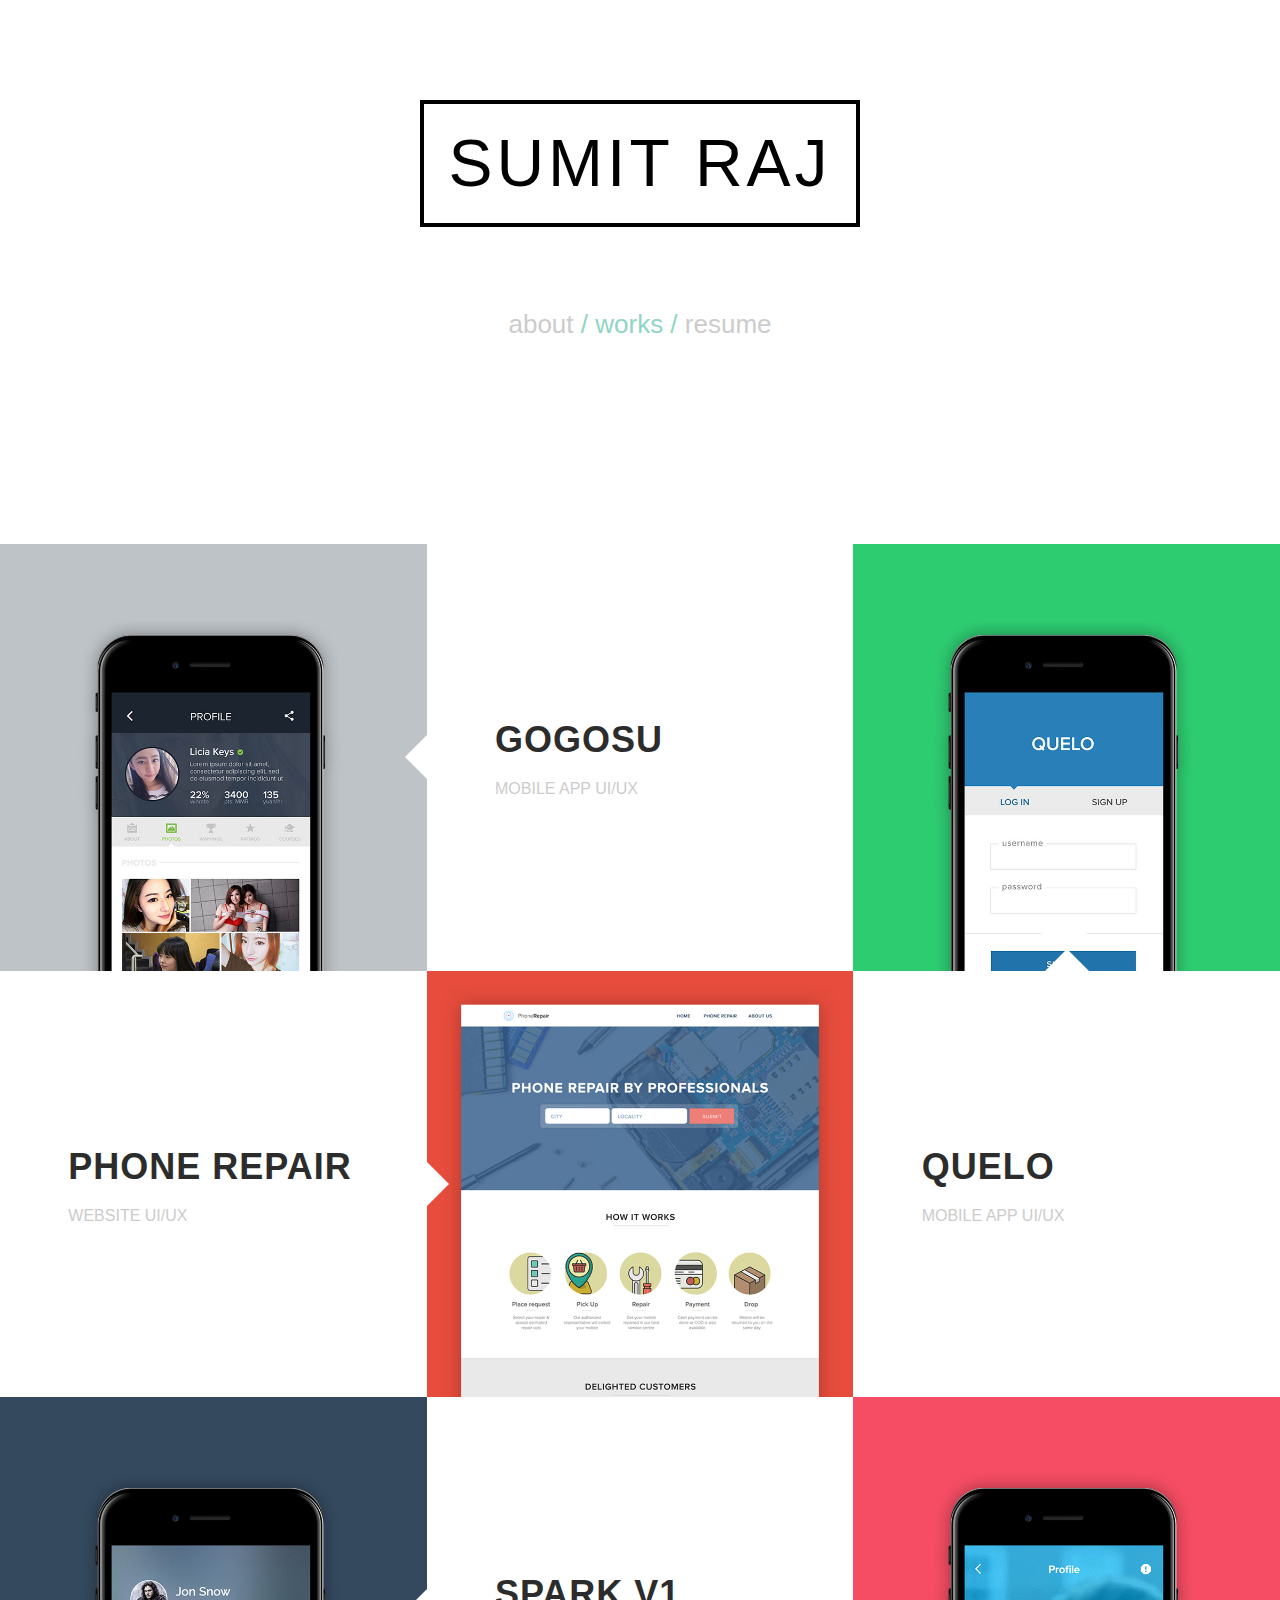
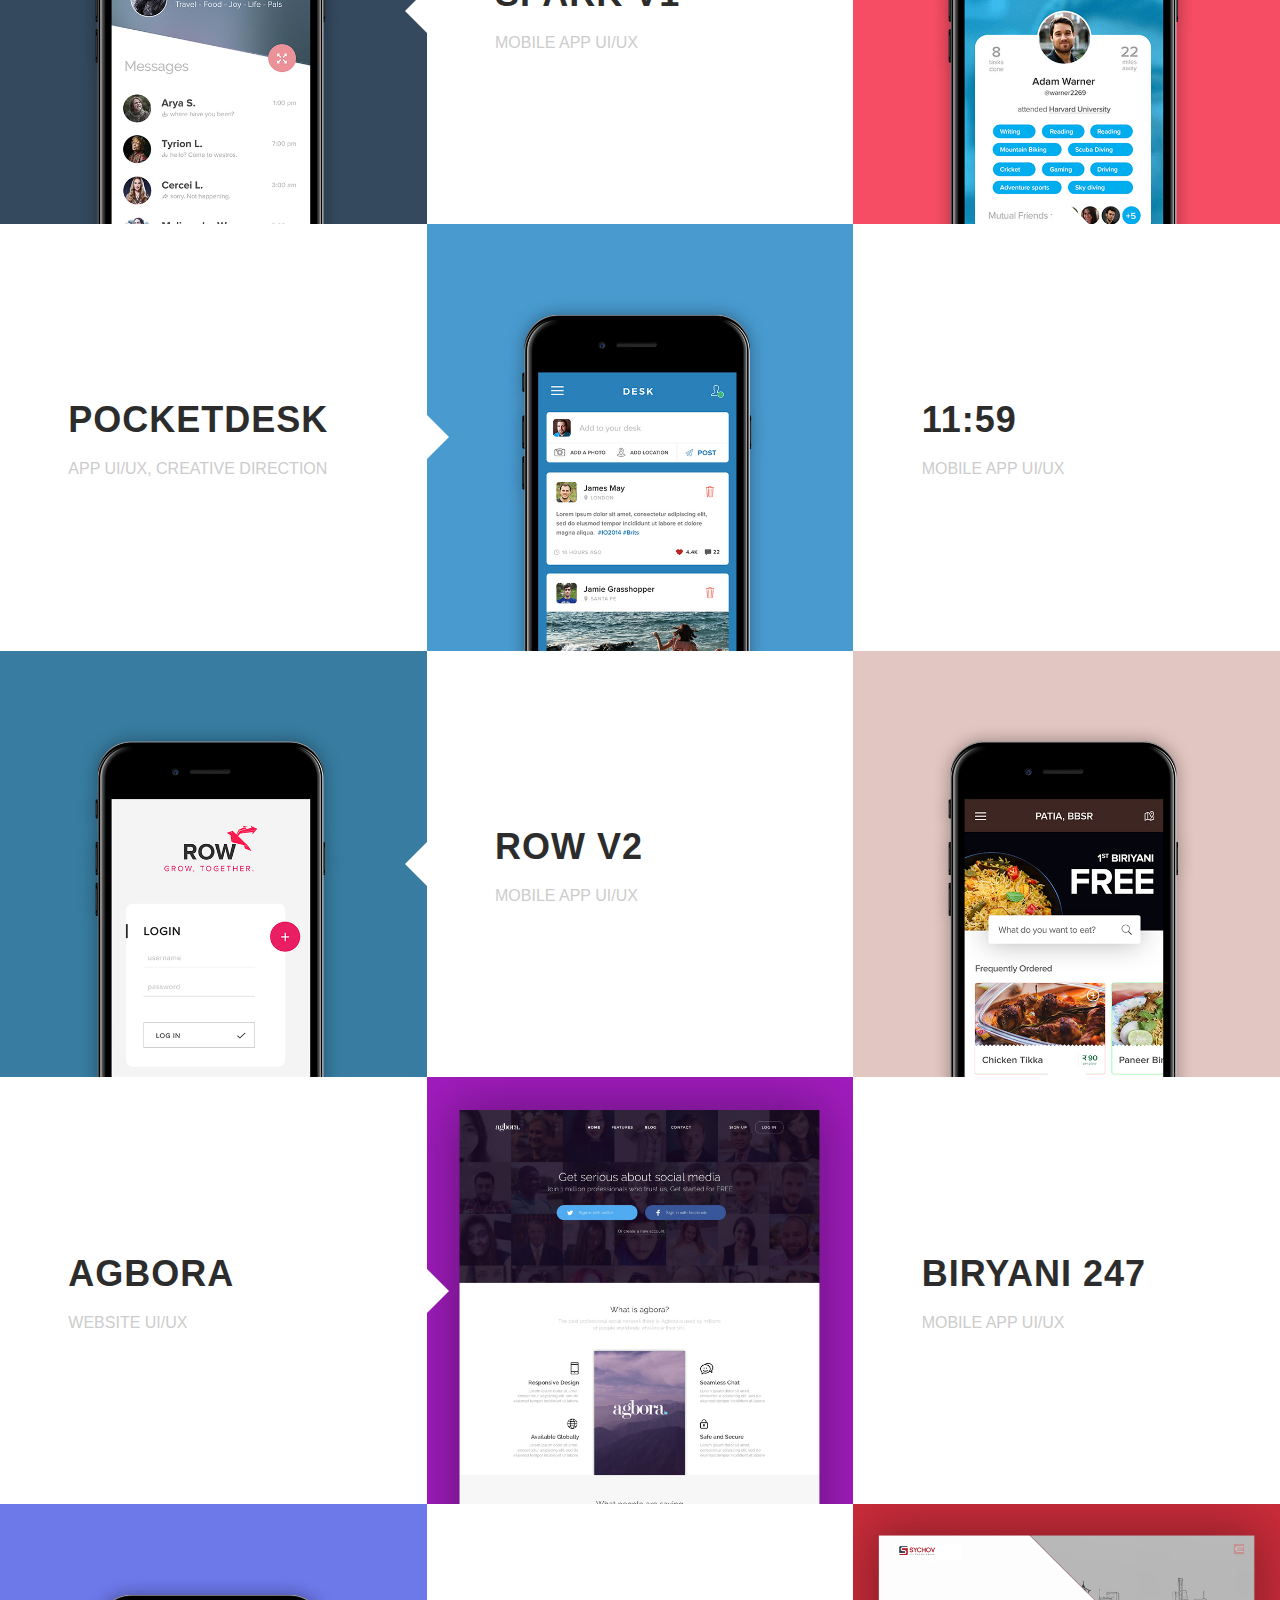
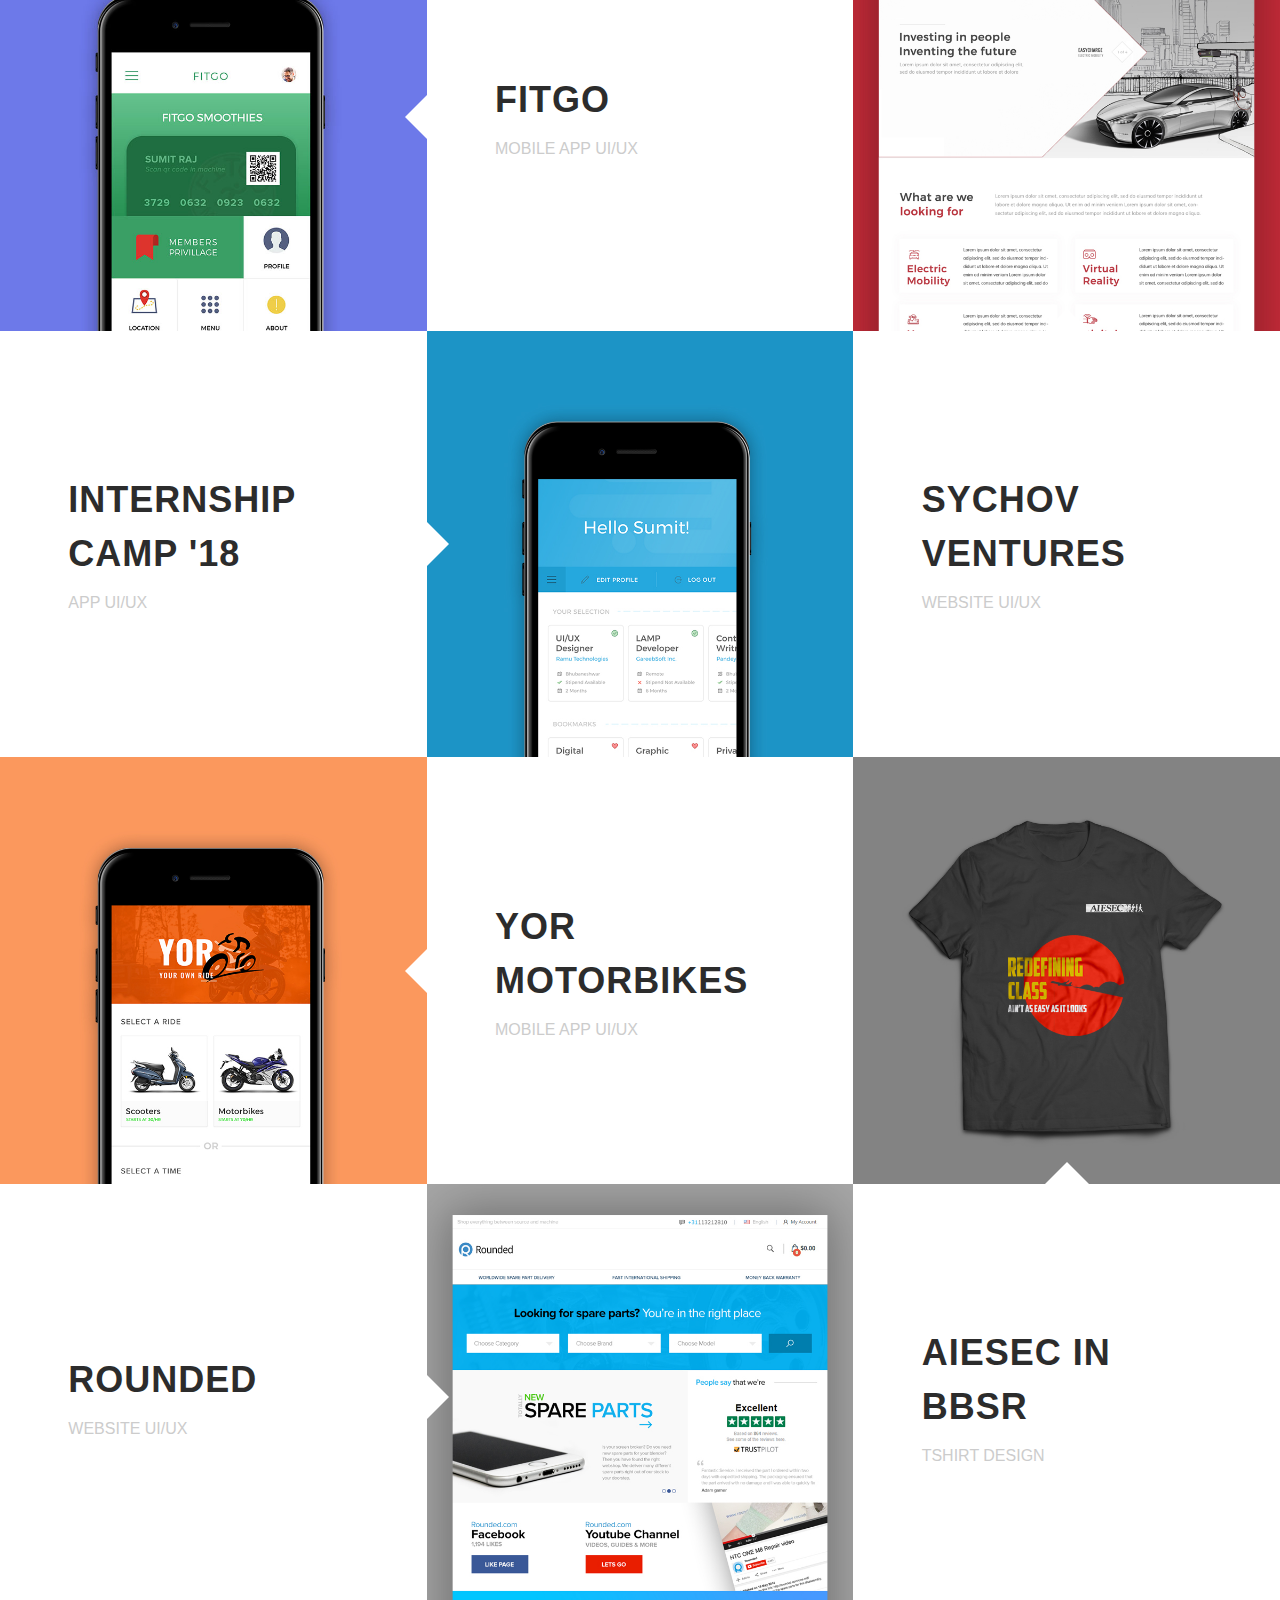
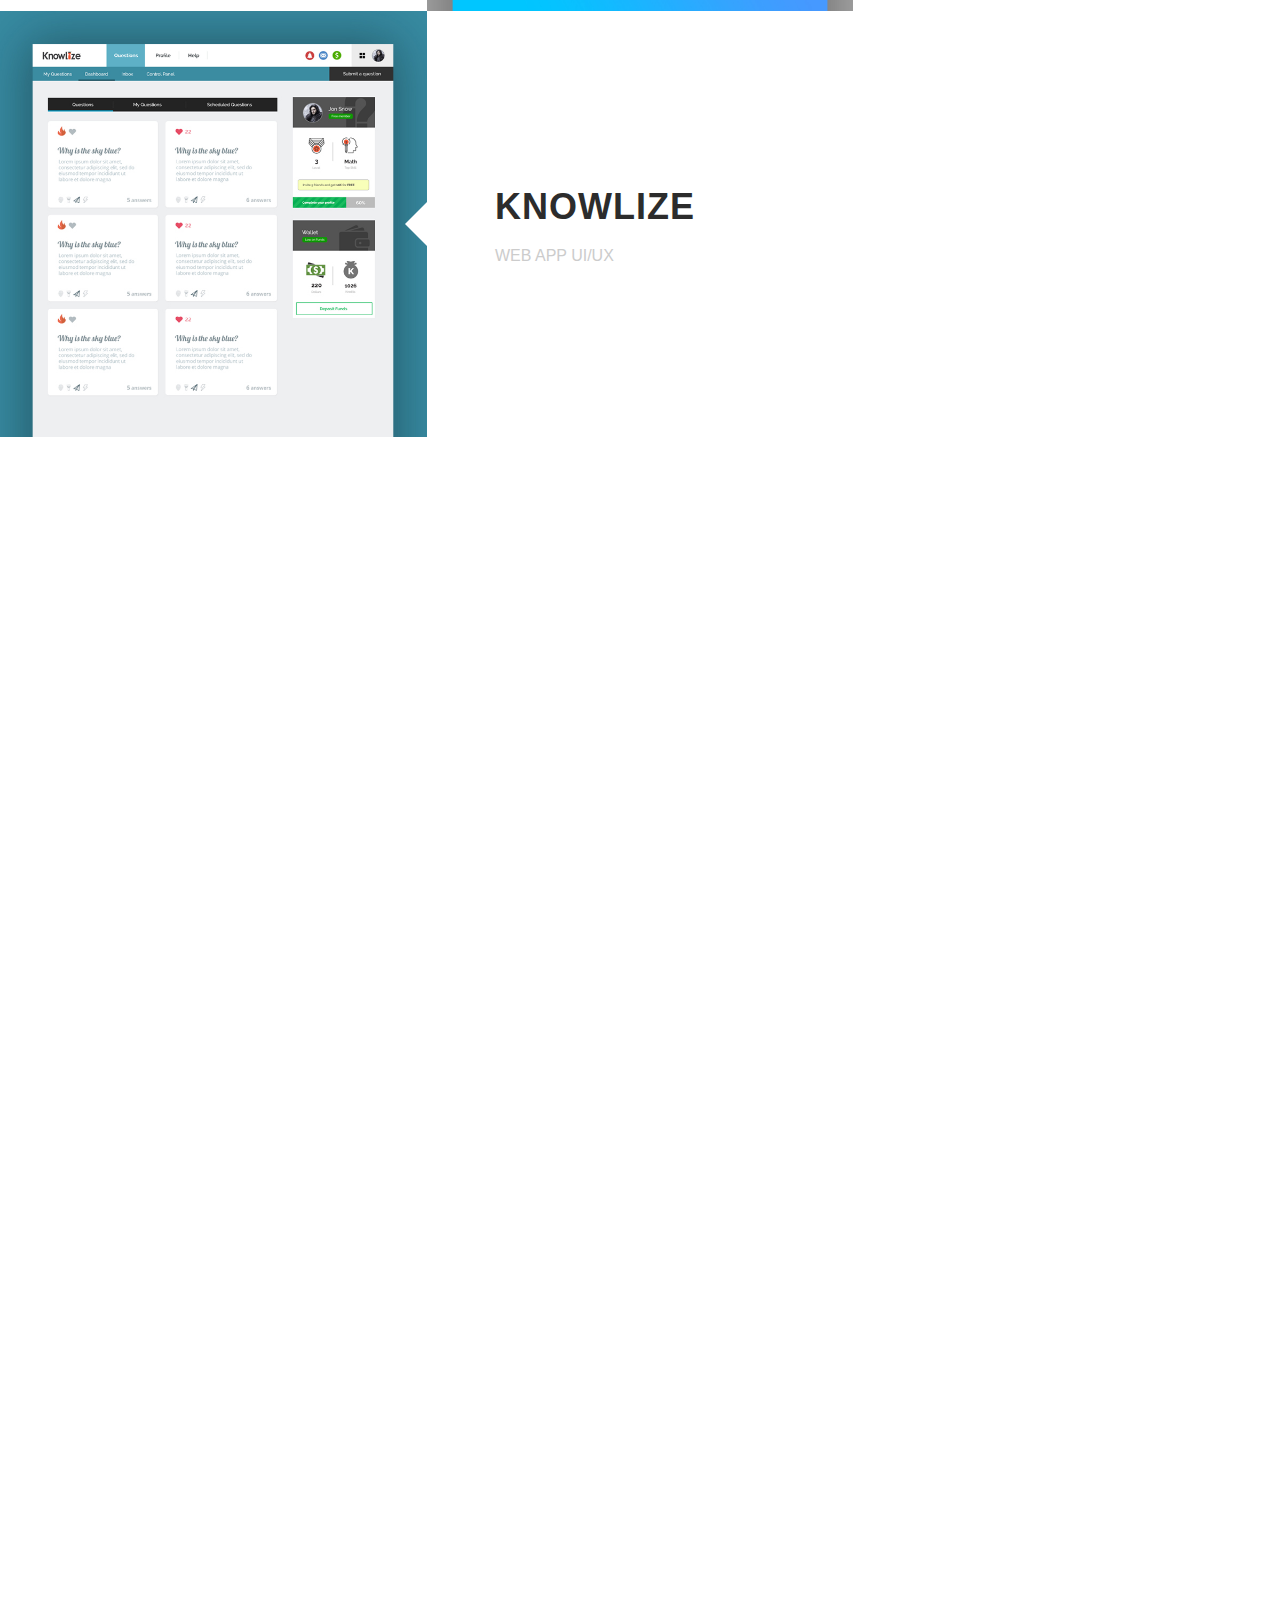
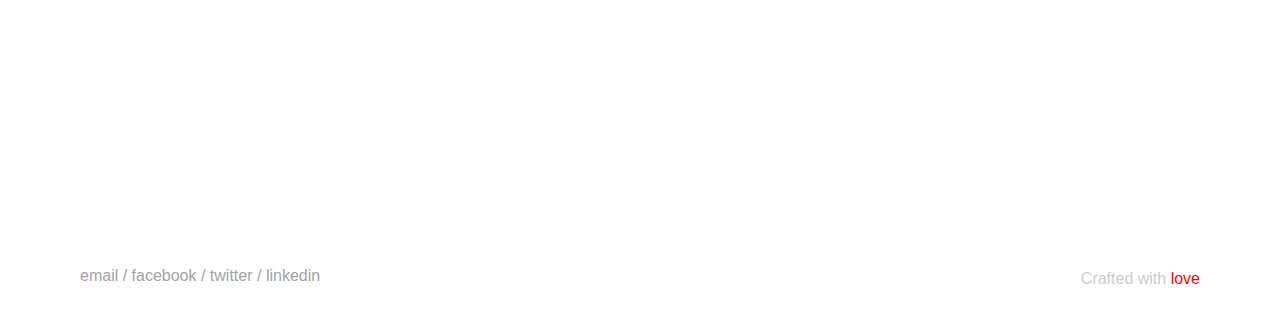
==== index.html @ ed117783 "Index" ====
<!DOCTYPE html>
<html lang="en" class="no-js">
<head>
<meta http-equiv="Content-Type" content="text/html; charset=utf-8" >
    <meta charset="utf-8" />
    <meta name="viewport" content="width=device-width" />
    <meta http-equiv="x-ua-compatible" content="ie=edge">
    <title>Sumit Raj | Portfolio</title>
 
    <link rel="stylesheet" href="style.css" media="screen" />
   


     <script src="scripts/modernizr.js"></script>

</head>

<body>


    


    <div class="site-container">

        <header class="site-header ">
            <!--<div class="site-title"><a href="index.html">Resume</a></div>!-->
			
            <div class="site-title new">
				<center>
					<h2 class='site-name'>SUMIT RAJ</h2>
					
				</center>
				<BR><BR><a style='color:#cccccc;' href=''>about</a> / <B><a href=''>works</a></b> / <a style='color:#cccccc;' href=''>resume</a>
			</div>
	
				
            <!-- <div class="cf"></div> 

            <div class="site-tagline">
                <p>My<strong> Portfolio.</strong>  <!-- <br>I'm working as the graphic designer of <a href="http://aristotheme.com" target="_blank">Aristotheme</a> in Mugla doing all sorts of brand stuff. </p> 
            </div> !-->
            
        </header><!-- / .site-header -->

        <section class="site-content">
            
            
            <div class="projects-feed cf">

                <article class="project cf">
                    <a href="portfolio-item.html" title="Craft Tamale">
                        <div class="thumb">
                            <div data-picture data-alt="">
                                <div data-src="img/portfolio-1.jpg"></div>
                                
                                <!--[if (lt IE 9) & (!IEMobile)]>
                                <div data-src="img/portfolio-1.jpg"></div>
                                <![endif]-->
                                
                                <noscript>
                                    <img src="img/portfolio-1.jpg" alt="" />
                                </noscript>
                            </div>
                        </div>

                        <div class="project-content-container">
                            <div class="project-content">
                                <div class="table">
                                    <div class="table-cell">
                                        <h2 class="thumbnail-title">Gogosu</h2>
                                        
                                        <p class="thumbnail-description">Mobile App UI/UX</p>
                                    </div>
                                </div>
                            </div>
                        </div>

                        <div class="overlay"></div>
                    </a>
                </article>
                <article class="project cf">
                    <a href="portfolio-item.html" title="IKEA Singapore">
                        <div class="thumb">
                            <div data-picture data-alt="">
                                <div data-src="img/portfolio-2.jpg"></div>
                                
                                <!--[if (lt IE 9) & (!IEMobile)]>
                                <div data-src="img/portfolio-2.jpg"></div>
                                <![endif]-->
                                
                                <noscript>
                                    <img src="img/portfolio-2.jpg" alt="" />
                                </noscript>
                            </div>
                        </div>

                        <div class="project-content-container">
                            <div class="project-content">
                                <div class="table">
                                    <div class="table-cell">
                                        <h2 class="thumbnail-title">Quelo</h2>
                                        
                                        <p class="thumbnail-description">Mobile App UI/UX</p>
                                    </div>
                                </div>
                            </div>
                        </div>

                        <div class="overlay"></div>
                    </a>
                </article>
                <article class="project cf">
                    <a href="https://drive.google.com/open?id=1wercYy4xsQj9dB5AOAu-9cEcdo1kaEPz" title="Phone Repair">
                        <div class="thumb">
                            <div data-picture data-alt="">
                                <div data-src="img/portfolio-3.jpg"></div>
                                
                                <!--[if (lt IE 9) & (!IEMobile)]>
                                <div data-src="img/portfolio-3.jpg"></div>
                                <![endif]-->
                                
                                <noscript>
                                    <img src="img/portfolio-3.jpg" alt="" />
                                </noscript>
                            </div>
                        </div>

                        <div class="project-content-container">
                            <div class="project-content">
                                <div class="table">
                                    <div class="table-cell">
                                        <h2 class="thumbnail-title">Phone Repair</h2>
                                        
                                        <p class="thumbnail-description">Website UI/UX</p>
                                    </div>
                                </div>
                            </div>
                        </div>

                        <div class="overlay"></div>
                    </a>
                </article>
                <article class="project cf">
                    <a href="portfolio-item.html" title="Nike 'Strawberry Lace' Pack">
                        <div class="thumb">
                            <div data-picture data-alt="">
                                <div data-src="img/portfolio-4.jpg"></div>
                                
                                <!--[if (lt IE 9) & (!IEMobile)]>
                                <div data-src="img/portfolio-4.jpg"></div>
                                <![endif]-->
                                
                                <noscript>
                                    <img src="img/portfolio-4.jpg" alt="" />
                                </noscript>
                            </div>
                        </div>

                        <div class="project-content-container">
                            <div class="project-content">
                                <div class="table">
                                    <div class="table-cell">
                                        <h2 class="thumbnail-title">Spark v1</h2>
                                        
                                        <p class="thumbnail-description">Mobile App UI/UX</p>
                                    </div>
                                </div>
                            </div>
                        </div>

                        <div class="overlay"></div>
                    </a>
                </article>
                <article class="project cf">
                    <a href="portfolio-item.html" title="Wearetheshit">
                        <div class="thumb">
                            <div data-picture data-alt="">
                                <div data-src="img/portfolio-5.jpg"></div>
                                
                                <!--[if (lt IE 9) & (!IEMobile)]>
                                <div data-src="img/portfolio-5.jpg"></div>
                                <![endif]-->
                                
                                <noscript>
                                    <img src="img/portfolio-5.jpg" alt="" />
                                </noscript>
                            </div>
                        </div>

                        <div class="project-content-container">
                            <div class="project-content">
                                <div class="table">
                                    <div class="table-cell">
                                        <h2 class="thumbnail-title">11:59</h2>
                                        
                                        <p class="thumbnail-description">Mobile App UI/UX</p>
                                    </div>
                                </div>
                            </div>
                        </div>

                        <div class="overlay"></div>
                    </a>
                </article>
                <article class="project cf">
                    <a href="https://invis.io/PDMYNHLBA2V" title="Pocketdesk">
                        <div class="thumb">
                            <div data-picture data-alt="">
                                <div data-src="img/portfolio-32.jpg"></div>
                                
                                <!--[if (lt IE 9) & (!IEMobile)]>
                                <div data-src="img/portfolio-32.jpg"></div>
                                <![endif]-->
                                
                                <noscript>
                                    <img src="img/portfolio-32.jpg" alt="" />
                                </noscript>
                            </div>
                        </div>

                        <div class="project-content-container">
                            <div class="project-content">
                                <div class="table">
                                    <div class="table-cell">
                                        <h2 class="thumbnail-title">PocketDesk</h2>
                                        
                                        <p class="thumbnail-description">APP UI/UX, 
										Creative Direction</p>
                                    </div>
                                </div>
                            </div>
                        </div>

                        <div class="overlay"></div>
                    </a>
                </article>
				
				<article class="project cf">
                    <a href="https://invis.io/PDMYNHLBA2V" title="Row v2">
                        <div class="thumb">
                            <div data-picture data-alt="">
                                <div data-src="img/portfolio-20.jpg"></div>
                                
                                <!--[if (lt IE 9) & (!IEMobile)]>
                                <div data-src="img/portfolio-20.jpg"></div>
                                <![endif]-->
                                
                                <noscript>
                                    <img src="img/portfolio-20.jpg" alt="" />
                                </noscript>
                            </div>
                        </div>

                        <div class="project-content-container">
                            <div class="project-content">
                                <div class="table">
                                    <div class="table-cell">
                                        <h2 class="thumbnail-title">Row v2</h2>
                                        
                                        <p class="thumbnail-description">Mobile App UI/UX</p>
                                    </div>
                                </div>
                            </div>
                        </div>

                        <div class="overlay"></div>
                    </a>
                </article>
                <article class="project cf">
                    <a href="portfolio-item.html" title="IKEA Singapore">
                        <div class="thumb">
                            <div data-picture data-alt="">
                                <div data-src="img/portfolio-23.jpg"></div>
                                
                                <!--[if (lt IE 9) & (!IEMobile)]>
                                <div data-src="img/portfolio-23.jpg"></div>
                                <![endif]-->
                                
                                <noscript>
                                    <img src="img/portfolio-23.jpg" alt="" />
                                </noscript>
                            </div>
                        </div>

                        <div class="project-content-container">
                            <div class="project-content">
                                <div class="table">
                                    <div class="table-cell">
                                        <h2 class="thumbnail-title">Biryani 247</h2>
                                        
                                        <p class="thumbnail-description">Mobile App UI/UX</p>
                                    </div>
                                </div>
                            </div>
                        </div>

                        <div class="overlay"></div>
                    </a>
                </article>
                <article class="project cf">
                    <a href="https://drive.google.com/open?id=1RXw72b-pCerWHo6aoVukDB2rMLYsEuGm" title="Agbora">
                        <div class="thumb">
                            <div data-picture data-alt="">
                                <div data-src="img/portfolio-7.jpg"></div>
                                
                                <!--[if (lt IE 9) & (!IEMobile)]>
                                <div data-src="img/portfolio-7.jpg"></div>
                                <![endif]-->
                                
                                <noscript>
                                    <img src="img/portfolio-7.jpg" alt="" />
                                </noscript>
                            </div>
                        </div>

                        <div class="project-content-container">
                            <div class="project-content">
                                <div class="table">
                                    <div class="table-cell">
                                        <h2 class="thumbnail-title">Agbora</h2>
                                        
                                        <p class="thumbnail-description">Website UI/UX</p>
                                    </div>
                                </div>
                            </div>
                        </div>

                        <div class="overlay"></div>
                    </a>
                </article>
                <article class="project cf">
                    <a href="https://drive.google.com/open?id=1rbm-A80b95kabFhzeUChsoLxUwu7vsi4" title="Fitgo">
                        <div class="thumb">
                            <div data-picture data-alt="">
                                <div data-src="img/portfolio-18.jpg"></div>
                                
                                <!--[if (lt IE 9) & (!IEMobile)]>
                                <div data-src="img/portfolio-18.jpg"></div>
                                <![endif]-->
                                
                                <noscript>
                                    <img src="img/portfolio-18.jpg" alt="" />
                                </noscript>
                            </div>
                        </div>

                        <div class="project-content-container">
                            <div class="project-content">
                                <div class="table">
                                    <div class="table-cell">
                                        <h2 class="thumbnail-title">FITGO</h2>
                                        
                                        <p class="thumbnail-description">Mobile App UI/UX</p>
                                    </div>
                                </div>
                            </div>
                        </div>

                        <div class="overlay"></div>
                    </a>
                </article>
                <article class="project cf">
                    <a href="https://drive.google.com/open?id=1sbhJQzmqDfwoCT5rxYq4636UlQb_J6A6" title="Sychov Ventures">
                        <div class="thumb">
                            <div data-picture data-alt="">
                                <div data-src="img/portfolio-14.jpg"></div>
                                
                                <!--[if (lt IE 9) & (!IEMobile)]>
                                <div data-src="img/portfolio-14.jpg"></div>
                                <![endif]-->
                                
                                <noscript>
                                    <img src="img/portfolio-14.jpg" alt="" />
                                </noscript>
                            </div>
                        </div>

                        <div class="project-content-container">
                            <div class="project-content">
                                <div class="table">
                                    <div class="table-cell">
                                        <h2 class="thumbnail-title">Sychov Ventures</h2>
                                        
                                        <p class="thumbnail-description">Website UI/UX</p>
                                    </div>
                                </div>
                            </div>
                        </div>

                        <div class="overlay"></div>
                    </a>
                </article>
                <article class="project cf">
                    <a href="https://invis.io/8YMYNHJVFNX" title="Internship Camp 2018">
                        <div class="thumb">
                            <div data-picture data-alt="">
                                <div data-src="img/portfolio-27.jpg"></div>
                                
                                <!--[if (lt IE 9) & (!IEMobile)]>
                                <div data-src="img/portfolio-27.jpg"></div>
                                <![endif]-->
                                
                                <noscript>
                                    <img src="img/portfolio-27.jpg" alt="" />
                                </noscript>
                            </div>
                        </div>

                        <div class="project-content-container">
                            <div class="project-content">
                                <div class="table">
                                    <div class="table-cell">
                                        <h2 class="thumbnail-title">Internship Camp '18</h2>
                                        
                                        <p class="thumbnail-description">APP UI/UX</p>
                                    </div>
                                </div>
                            </div>
                        </div>

                        <div class="overlay"></div>
                    </a>
                </article>
				
				<article class="project cf">
                    <a href="https://invis.io/BHMXQTXVWKQ" title="YOR Bikes">
                        <div class="thumb">
                            <div data-picture data-alt="">
                                <div data-src="img/portfolio-25.jpg"></div>
                                
                                <!--[if (lt IE 9) & (!IEMobile)]>
                                <div data-src="img/portfolio-25.jpg"></div>
                                <![endif]-->
                                
                                <noscript>
                                    <img src="img/portfolio-25.jpg" alt="" />
                                </noscript>
                            </div>
                        </div>

                        <div class="project-content-container">
                            <div class="project-content">
                                <div class="table">
                                    <div class="table-cell">
                                        <h2 class="thumbnail-title">YOR Motorbikes</h2>
                                        
                                        <p class="thumbnail-description">Mobile App UI/UX</p>
                                    </div>
                                </div>
                            </div>
                        </div>

                        <div class="overlay"></div>
                    </a>
                </article>
                <article class="project cf">
                    
                        <div class="thumb">
                            <div data-picture data-alt="">
                                <div data-src="img/portfolio-29.jpg"></div>
                                
                                <!--[if (lt IE 9) & (!IEMobile)]>
                                <div data-src="img/portfolio-29.jpg"></div>
                                <![endif]-->
                                
                                <noscript>
                                    <img src="img/portfolio-29.jpg" alt="" />
                                </noscript>
                            </div>
                        </div>

                        <div class="project-content-container">
                            <div class="project-content">
                                <div class="table">
                                    <div class="table-cell">
                                        <h2 class="thumbnail-title">AIESEC In BBSR</h2>
                                        
                                        <p class="thumbnail-description">TShirt Design</p>
                                    </div>
                                </div>
                            </div>
                        </div>

                        <div class="overlay"></div>
                    
                </article>
                <article class="project cf">
                    <a href="https://drive.google.com/open?id=1Ki5xXy5dRbXQq6gtC7ojzxj9jZlJA82M" title="Rounded.com">
                        <div class="thumb">
                            <div data-picture data-alt="">
                                <div data-src="img/portfolio-15.jpg"></div>
                                
                                <!--[if (lt IE 9) & (!IEMobile)]>
                                <div data-src="img/portfolio-15.jpg"></div>
                                <![endif]-->
                                
                                <noscript>
                                    <img src="img/portfolio-15.jpg" alt="" />
                                </noscript>
                            </div>
                        </div>

                        <div class="project-content-container">
                            <div class="project-content">
                                <div class="table">
                                    <div class="table-cell">
                                        <h2 class="thumbnail-title">Rounded</h2>
                                        
                                        <p class="thumbnail-description">Website UI/UX</p>
                                    </div>
                                </div>
                            </div>
                        </div>

                        <div class="overlay"></div>
                    </a>
                </article>
                <article class="project cf">
                    <a href="https://drive.google.com/open?id=1sHiBFN5e5kesBrHHLMBd25AW-h_NpCbs" title="Knowlize'">
                        <div class="thumb">
                            <div data-picture data-alt="">
                                <div data-src="img/portfolio-10.jpg"></div>
                                
                                <!--[if (lt IE 9) & (!IEMobile)]>
                                <div data-src="img/portfolio-10.jpg"></div>
                                <![endif]-->
                                
                                <noscript>
                                    <img src="img/portfolio-10.jpg" alt="" />
                                </noscript>
                            </div>
                        </div>

                        <div class="project-content-container">
                            <div class="project-content">
                                <div class="table">
                                    <div class="table-cell">
                                        <h2 class="thumbnail-title">Knowlize</h2>
                                        
                                        <p class="thumbnail-description">Web App UI/UX</p>
                                    </div>
                                </div>
                            </div>
                        </div>

                        <div class="overlay"></div>
                    </a>
                </article>
                <article class="project cf">
                    <a href="https://drive.google.com/open?id=1cLd-SHAIsAEwiMb1sGtql6W85soz1fuf" title="LensBazar">
                        <div class="thumb">
                            <div data-picture data-alt="">
                                <div data-src="img/portfolio-11.jpg"></div>
                                
                                <!--[if (lt IE 9) & (!IEMobile)]>
                                <div data-src="img/portfolio-11.jpg"></div>
                                <![endif]-->
                                
                                <noscript>
                                    <img src="img/portfolio-11.jpg" alt="" />
                                </noscript>
                            </div>
                        </div>

                        <div class="project-content-container">
                            <div class="project-content">
                                <div class="table">
                                    <div class="table-cell">
                                        <h2 class="thumbnail-title">LensBazar</h2>
                                        
                                        <p class="thumbnail-description">Web App UI/UX & Dev</p>
                                    </div>
                                </div>
                            </div>
                        </div>

                        <div class="overlay"></div>
                    </a>
                </article>
                <article class="project cf">
                    <a href="https://drive.google.com/open?id=1xksNCFoSOzu-o5ATsWUhVg_bKMsmIBr4" title="TicBid">
                        <div class="thumb">
                            <div data-picture data-alt="">
                                <div data-src="img/portfolio-22.jpg"></div>
                                
                                <!--[if (lt IE 9) & (!IEMobile)]>
                                <div data-src="img/portfolio-22.jpg"></div>
                                <![endif]-->
                                
                                <noscript>
                                    <img src="img/portfolio-22.jpg" alt="" />
                                </noscript>
                            </div>
                        </div>

                        <div class="project-content-container">
                            <div class="project-content">
                                <div class="table">
                                    <div class="table-cell">
                                        <h2 class="thumbnail-title">TICBID</h2>
                                        
                                        <p class="thumbnail-description">MOBILE APP UI/UX</p>
                                    </div>
                                </div>
                            </div>
                        </div>

                        <div class="overlay"></div>
                    </a>
                </article>
				
				<article class="project cf">
                    <a href="https://drive.google.com/open?id=1ghhPWtMQBZIo55aqODOW1XKpyG-osV6T" title="MedRhythm">
                        <div class="thumb">
                            <div data-picture data-alt="">
                                <div data-src="img/portfolio-16.jpg"></div>
                                
                                <!--[if (lt IE 9) & (!IEMobile)]>
                                <div data-src="img/portfolio-16.jpg"></div>
                                <![endif]-->
                                
                                <noscript>
                                    <img src="img/portfolio-16.jpg" alt="" />
                                </noscript>
                            </div>
                        </div>

                        <div class="project-content-container">
                            <div class="project-content">
                                <div class="table">
                                    <div class="table-cell">
                                        <h2 class="thumbnail-title">MedRhythm</h2>
                                        
                                        <p class="thumbnail-description">Mobile App UI/UX</p>
                                    </div>
                                </div>
                            </div>
                        </div>

                        <div class="overlay"></div>
                    </a>
                </article>
                <article class="project cf">
                    <a href="https://drive.google.com/open?id=1ljNd7MAsnwBkV_JiCZZd7HXTxGFzlANO" title="Row v1">
                        <div class="thumb">
                            <div data-picture data-alt="">
                                <div data-src="img/portfolio-19.jpg"></div>
                                
                                <!--[if (lt IE 9) & (!IEMobile)]>
                                <div data-src="img/portfolio-19.jpg"></div>
                                <![endif]-->
                                
                                <noscript>
                                    <img src="img/portfolio-19.jpg" alt="" />
                                </noscript>
                            </div>
                        </div>

                        <div class="project-content-container">
                            <div class="project-content">
                                <div class="table">
                                    <div class="table-cell">
                                        <h2 class="thumbnail-title">Row v1</h2>
                                        
                                        <p class="thumbnail-description">Mobile App UI/UX</p>
                                    </div>
                                </div>
                            </div>
                        </div>

                        <div class="overlay"></div>
                    </a>
                </article>
                <article class="project cf">
                    <a href="https://drive.google.com/open?id=1I3OQNQe9-t-7fE8eRHe_fThSwwGex1DW" title="LaFiesta">
                        <div class="thumb">
                            <div data-picture data-alt="">
                                <div data-src="img/portfolio-17.jpg"></div>
                                
                                <!--[if (lt IE 9) & (!IEMobile)]>
                                <div data-src="img/portfolio-17.jpg"></div>
                                <![endif]-->
                                
                                <noscript>
                                    <img src="img/portfolio-17.jpg" alt="" />
                                </noscript>
                            </div>
                        </div>

                        <div class="project-content-container">
                            <div class="project-content">
                                <div class="table">
                                    <div class="table-cell">
                                        <h2 class="thumbnail-title">LaFiesta</h2>
                                        
                                        <p class="thumbnail-description">Mobile App UI/UX</p>
                                    </div>
                                </div>
                            </div>
                        </div>

                        <div class="overlay"></div>
                    </a>
                </article>
                <article class="project cf">
                    <a href="https://drive.google.com/open?id=1OImm5Chbo_TMebqRRDzICVm0zMLjClQ1" title="Furniture Store">
                        <div class="thumb">
                            <div data-picture data-alt="">
                                <div data-src="img/portfolio-12.jpg"></div>
                                
                                <!--[if (lt IE 9) & (!IEMobile)]>
                                <div data-src="img/portfolio-12.jpg"></div>
                                <![endif]-->
                                
                                <noscript>
                                    <img src="img/portfolio-12.jpg" alt="" />
                                </noscript>
                            </div>
                        </div>

                        <div class="project-content-container">
                            <div class="project-content">
                                <div class="table">
                                    <div class="table-cell">
                                        <h2 class="thumbnail-title">Furniture Store</h2>
                                        
                                        <p class="thumbnail-description">Web App UI/UX</p>
                                    </div>
                                </div>
                            </div>
                        </div>

                        <div class="overlay"></div>
                    </a>
                </article>
                <article class="project cf">
                    <a href="https://drive.google.com/open?id=1SIuT2GPRLjAMb-n3XVAv6HZSotDUxK0l" title="ESummit">
                        <div class="thumb">
                            <div data-picture data-alt="">
                                <div data-src="img/portfolio-26.jpg"></div>
                                
                                <!--[if (lt IE 9) & (!IEMobile)]>
                                <div data-src="img/portfolio-26.jpg"></div>
                                <![endif]-->
                                
                                <noscript>
                                    <img src="img/portfolio-26.jpg" alt="" />
                                </noscript>
                            </div>
                        </div>

                        <div class="project-content-container">
                            <div class="project-content">
                                <div class="table">
                                    <div class="table-cell">
                                        <h2 class="thumbnail-title">ESummit '18</h2>
                                        
                                        <p class="thumbnail-description">Mobile App UI/UX & DESIGN LEAD</p>
                                    </div>
                                </div>
                            </div>
                        </div>

                        <div class="overlay"></div>
                    </a>
                </article>
                <article class="project cf">
                    <a href="https://drive.google.com/open?id=1KfugnviILuQlD1NoJ56HmweS36tRkEKi" title="Jahez">
                        <div class="thumb">
                            <div data-picture data-alt="">
                                <div data-src="img/portfolio-9.jpg"></div>
                                
                                <!--[if (lt IE 9) & (!IEMobile)]>
                                <div data-src="img/portfolio-9.jpg"></div>
                                <![endif]-->
                                
                                <noscript>
                                    <img src="img/portfolio-9.jpg" alt="" />
                                </noscript>
                            </div>
                        </div>

                        <div class="project-content-container">
                            <div class="project-content">
                                <div class="table">
                                    <div class="table-cell">
                                        <h2 class="thumbnail-title">Jahez</h2>
                                        
                                        <p class="thumbnail-description">Website UI/UX</p>
                                    </div>
                                </div>
                            </div>
                        </div>

                        <div class="overlay"></div>
                    </a>
                </article>
				
				<article class="project cf">
                    <a href="https://drive.google.com/open?id=12zgLxqal_nYA0vyoqe3H2OgYdHelbXZb" title="WashHero">
                        <div class="thumb">
                            <div data-picture data-alt="">
                                <div data-src="img/portfolio-31.jpg"></div>
                                
                                <!--[if (lt IE 9) & (!IEMobile)]>
                                <div data-src="img/portfolio-31.jpg"></div>
                                <![endif]-->
                                
                                <noscript>
                                    <img src="img/portfolio-31.jpg" alt="" />
                                </noscript>
                            </div>
                        </div>

                        <div class="project-content-container">
                            <div class="project-content">
                                <div class="table">
                                    <div class="table-cell">
                                        <h2 class="thumbnail-title">WashHero</h2>
                                        
                                        <p class="thumbnail-description">Mobile App UI/UX</p>
                                    </div>
                                </div>
                            </div>
                        </div>

                        <div class="overlay"></div>
                    </a>
                </article>
                <article class="project cf">
                    <a href="https://drive.google.com/open?id=1s5UtfaCfHNDLhgFmb86Uwun5MpSWgYuB" title="OSOU">
                        <div class="thumb">
                            <div data-picture data-alt="">
                                <div data-src="img/portfolio-24.jpg"></div>
                                
                                <!--[if (lt IE 9) & (!IEMobile)]>
                                <div data-src="img/portfolio-24.jpg"></div>
                                <![endif]-->
                                
                                <noscript>
                                    <img src="img/portfolio-24.jpg" alt="" />
                                </noscript>
                            </div>
                        </div>

                        <div class="project-content-container">
                            <div class="project-content">
                                <div class="table">
                                    <div class="table-cell">
                                        <h2 class="thumbnail-title">Orissa State Open University</h2>
                                        
                                        <p class="thumbnail-description">Mobile App UI/UX</p>
                                    </div>
                                </div>
                            </div>
                        </div>

                        <div class="overlay"></div>
                    </a>
                </article>
                <article class="project cf">
                    <a href="https://drive.google.com/open?id=1v9Omrjm6j2OPzj0YZqXwbLnLXj8korsE" title="OnDemand">
                        <div class="thumb">
                            <div data-picture data-alt="">
                                <div data-src="img/portfolio-13.jpg"></div>
                                
                                <!--[if (lt IE 9) & (!IEMobile)]>
                                <div data-src="img/portfolio-3.jpg"></div>
                                <![endif]-->
                                
                                <noscript>
                                    <img src="img/portfolio-13.jpg" alt="" />
                                </noscript>
                            </div>
                        </div>

                        <div class="project-content-container">
                            <div class="project-content">
                                <div class="table">
                                    <div class="table-cell">
                                        <h2 class="thumbnail-title">OnDemand</h2>
                                        
                                        <p class="thumbnail-description">Website UI/UX</p>
                                    </div>
                                </div>
                            </div>
                        </div>

                        <div class="overlay"></div>
                    </a>
                </article>
            <!--END .projects-feed-->
            </div>
                        
        <!--END .site-content-->
        </section>

         <footer class="site-footer cf">
            <p class="footer-text"><a href=''>email</a> / <a href=''>facebook</a> / <a href=''>twitter</a> / <a href=''>linkedin</a> </p>
            <nav class="languages" role="navigation">
              <ul>
             
                <li class="active"><a href="#"></a></li>
                <li style='font-size:16px;color:#cccccc'>Crafted with <font style='color:red;'>love</font></li>
             
              </ul>
            </nav> 
        </footer>
    <!--END .site-container-->
    </div>

    <script src="scripts/jquery-2.1.4.min.js"></script>
    <script src="scripts/jquery.fitvids.js"></script>
    <script src="scripts/jquery.imagesloaded.min.js"></script>
    <script src="scripts/main.js"></script>  
 

</body>
</html>
---- style.css ----
/*
Template Name: Gorgo
Author: Levent Usta
Author URI: http://www.aristotheme.com
Description: A template by Aristotheme.
*/

/*=================================*/
/*  Table of Contents
/*  - Reset & Clearfix Styles
/*  - Main Styles
/*      - Titles
/*      - Navigation Styles
/*      - Projects Feed
/*          - Project Assets
/*          - Project Content
/*          - Paginations
/*  - News
/*  - Structure
/*  - Grid
/*  - Footer Styles
/*  - Media Queries


/*=================================*/

/*=================================*/
/* Reset & Clearfix Styles
/*=================================*/

html, body, div, span, applet, object, iframe, h1, h2, h3, h4, h5, h6, p, blockquote, pre, a, abbr, acronym, address, big, cite, code, del, dfn, em, font, img, ins, kbd, q, s, samp, small, strike, strong, sub, sup, tt, var, b, u, i, center, dl, dt, dd, ol, ul, li, fieldset, form, label, legend, table, caption, tbody, tfoot, thead, tr, th, td { margin: 0; padding: 0; border: 0; outline: 0; font-size: 100%; vertical-align: baseline; background: transparent; } body { line-height: 1; } ol, ul { list-style: none; } blockquote, q { quotes: none; } blockquote:before, blockquote:after, q:before, q:after { content: ''; content: none; } :focus { outline: 0; } ins { text-decoration: none; } del { text-decoration: line-through; } table { border-collapse: collapse; border-spacing: 0; }

.cf:before, .cf:after { content: " "; display: table; } .cf:after { clear: both; }

/*=================================*/
/* Main Styles
/*=================================*/

* { box-sizing: border-box; }
html {
    font-family: sans-serif; /* 1 */
    -ms-text-size-adjust: 100%; /* 2 */
    -webkit-text-size-adjust: 100%; /* 2 */
}
body {
    background: #FFFFFF;
    color: #2c2c2c;
    font-family: 'montserrat', Arial, sans-serif;
    font-size: 18px;
    line-height: 1.65;
    opacity: 0;
    overflow-x: hidden;
    transition: opacity 0.25s ease-in 0.1s;
    word-wrap: break-word;
    -webkit-text-size-adjust: none;
}
body.loaded,
.no-js body {
    opacity: 1;
}
a, a:visited {
    color: #90D4C5;
    text-decoration: none;
    transition: color 0.1s ease-in-out;
}
a:hover, a:active {
    color: #2c2c2c;
    text-decoration: none;
}

h1,h2,h3 {
    font-weight: bold;
    line-height: 1.5;
}
h1 {
    font-size: 2.2rem;
    letter-spacing: -1px;
    margin: 0 0 40px;
}

h2 {
    font-size: 1.8rem;
    margin: 0;
}

h3 {
    font-size: 1.4rem;
}

h4 {
    font-size: 1.2rem;
}

h5 {
    font-size: 1rem;
}

h6 {
    font-size: .8rem;
}

h3,
h4,
h5,
h6 {
    text-transform: uppercase;
    margin: 0 0 10px;
}
h4,
h5,
h6 {
   font-weight: normal;
}
p,li {
    font-weight: 400;
    font-size: 1.2rem;
    line-height: 1.5;
    margin: 0 0 20px;
}
small {
    font-weight: 300;
    font-size: 1rem;
    color: #747474
}
img {
    height: auto;
    max-width: 100%;
    vertical-align: bottom;
}

hr{
    border: 0;
    height: 4px;
    margin: 40px 0;
    background: #000;
}

pre,
code,
samp {
    font-family: "quicksand", Consolas, monospace;
    font-size: inherit;
}

pre,
code {
    background-color: #eee;
    border-radius: 3px;
}

pre {
    margin-top: 0;
    margin-bottom: 1rem;
    overflow-x: scroll;
    padding: 1rem;
}

.example {
  border-bottom-left-radius: 0;
  border-bottom-right-radius: 0;
  background-color: #fafafa;
  position: relative;
  padding: 2rem 1rem;
}

.example-title {
  position: absolute;
  top: 0;
  right: 0;
  background-color: #eee;
  padding: 0 1rem;
  border-top-right-radius: 3px;
  border-bottom-left-radius: 3px;
}
.example + pre {
  border-top-left-radius: 0;
  border-top-right-radius: 0;
  /*border: 1px solid #ccc;*/
  /*border-top: 0;*/
}
pre {
  margin-bottom: 2rem;
}

/*===== Titles =====*/
.site-title {
    font-family: 'montserrat',helvetica,sans-serif;
    font-size: 26px;
    color: #90D4C5;
    line-height: 1.5em;
    position: relative;
    z-index: 12;
    letter-spacing: 0x;
	text-align:center;
	font-weight:200;	
}

.site-name{
    font-family: 'proxima nova',helvetica,sans-serif;
    font-size: 66px;
	font-weight:500;	
    color: #90D4C5;
    line-height: 1.5em;
    position: relative;
    z-index: 12;
	color:black;
    letter-spacing: 4px;
	padding:10px 20px;
	border:4px solid black;
	max-width:50%;
}

.site-title a {
}
.site-title a,
.site-title a:visited { color: #90D4C5; }
.site-title a:hover,
.site-title a:active {
    color: #90D4C5;
    opacity: 0.8;
}
.site-title div { display: inline; }
.site-tagline {
    clear: both;
    margin-bottom: 40px;
    width: 100%;
}
.site-tagline p {
    color: #2c2c2c;
    font-size: 21px;
    text-align: left;
    width: 90%;
}
.site-tagline a,
.site-tagline a:visited { color: #90D4C5; }
.site-tagline a:hover {
    color: #2c2c2c;
}
/*=================================*/
/* Language Styles
/*=================================*/
.languages {
    position: relative;
    z-index: 1;
    float: right;
    -webkit-transition: -webkit-transform 0.5s;
    -moz-transition: -moz-transform 0.5s;
    transition: transform 0.5s;
}
.languages ul {
    list-style: none;
    margin: 0;
    padding: 0;
}
.languages ul li {
    display: inline-block;
    margin: 0;
}
.languages ul li a {
    color: #8e8e8e;
    font-weight: bold;
    font-size: 14px;
    line-height: 14px;
}
.languages ul li a:hover {
    color: #90D4C5; 
}

.languages ul li.active a {
    color: #2c2c2c;
}
/*=================================*/
/* Navigation Styles
/*=================================*/
.cd-nav-trigger {
    position: fixed;
    z-index: 999;
    right: 20px;
    top: 34px;
    height: 54px;
    width: 54px;
    background-color: #2c2c2c;
    border-radius: 50%;
    /* image replacement */
    overflow: hidden;
    text-indent: 100%;
    white-space: nowrap;
    -webkit-transition: -webkit-transform 0.5s;
    -moz-transition: -moz-transform 0.5s;
    transition: transform 0.5s;
}
.cd-nav-trigger .cd-nav-icon {
    /* icon created in CSS */
    position: absolute;
    z-index: 12;
    left: 50%;
    top: 50%;
    bottom: auto;
    right: auto;
    -webkit-transform: translateX(-50%) translateY(-50%);
    -moz-transform: translateX(-50%) translateY(-50%);
    -ms-transform: translateX(-50%) translateY(-50%);
    -o-transform: translateX(-50%) translateY(-50%);
    transform: translateX(-50%) translateY(-50%);
    width: 22px;
    height: 2px;
    background-color: #ffffff;
}
.cd-nav-trigger .cd-nav-icon::before, .cd-nav-trigger .cd-nav-icon:after {
    /* upper and lower lines of the menu icon */
    content: '';
    position: absolute;
    top: 0;
    right: 0;
    width: 100%;
    height: 100%;
    background-color: inherit;
    /* Force Hardware Acceleration in WebKit */
    -webkit-transform: translateZ(0);
    -moz-transform: translateZ(0);
    -ms-transform: translateZ(0);
    -o-transform: translateZ(0);
    transform: translateZ(0);
    -webkit-backface-visibility: hidden;
    backface-visibility: hidden;
    -webkit-transition: -webkit-transform 0.5s, width 0.5s, top 0.3s;
    -moz-transition: -moz-transform 0.5s, width 0.5s, top 0.3s;
    transition: transform 0.5s, width 0.5s, top 0.3s;
}
.cd-nav-trigger .cd-nav-icon::before {
    -webkit-transform-origin: right top;
    -moz-transform-origin: right top;
    -ms-transform-origin: right top;
    -o-transform-origin: right top;
    transform-origin: right top;
    -webkit-transform: translateY(-6px);
    -moz-transform: translateY(-6px);
    -ms-transform: translateY(-6px);
    -o-transform: translateY(-6px);
    transform: translateY(-6px);
}
.cd-nav-trigger .cd-nav-icon::after {
    -webkit-transform-origin: right bottom;
    -moz-transform-origin: right bottom;
    -ms-transform-origin: right bottom;
    -o-transform-origin: right bottom;
    transform-origin: right bottom;
    -webkit-transform: translateY(6px);
    -moz-transform: translateY(6px);
    -ms-transform: translateY(6px);
    -o-transform: translateY(6px);
    transform: translateY(6px);
}
.no-touch .cd-nav-trigger:hover .cd-nav-icon::after {
    top: 2px;
}
.no-touch .cd-nav-trigger:hover .cd-nav-icon::before {
    top: -2px;
}
.cd-nav-trigger svg {
    position: absolute;
    top: 0;
    left: 0;
}
.cd-nav-trigger circle {
    /* circle border animation */
    -webkit-transition: stroke-dashoffset 0.4s 0s;
    -moz-transition: stroke-dashoffset 0.4s 0s;
    transition: stroke-dashoffset 0.4s 0s;
}
.navigation-is-open .cd-nav-trigger {
    /* rotate trigger when navigation becomes visible */
    -webkit-transform: rotate(180deg);
    -moz-transform: rotate(180deg);
    -ms-transform: rotate(180deg);
    -o-transform: rotate(180deg);
    transform: rotate(180deg);
}
.navigation-is-open .cd-nav-trigger .cd-nav-icon::after,
.navigation-is-open .cd-nav-trigger .cd-nav-icon::before {
    /* animate arrow --> from hamburger to arrow */
    width: 50%;
    -webkit-transition: -webkit-transform 0.5s, width 0.5s;
    -moz-transition: -moz-transform 0.5s, width 0.5s;
    transition: transform 0.5s, width 0.5s;
}
.navigation-is-open .cd-nav-trigger .cd-nav-icon::before {
    -webkit-transform: rotate(45deg);
    -moz-transform: rotate(45deg);
    -ms-transform: rotate(45deg);
    -o-transform: rotate(45deg);
    transform: rotate(45deg);
}
.navigation-is-open .cd-nav-trigger .cd-nav-icon::after {
    -webkit-transform: rotate(-45deg);
    -moz-transform: rotate(-45deg);
    -ms-transform: rotate(-45deg);
    -o-transform: rotate(-45deg);
    transform: rotate(-45deg);
}
.no-touch .navigation-is-open .cd-nav-trigger:hover .cd-nav-icon::after, .no-touch .navigation-is-open .cd-nav-trigger:hover .cd-nav-icon::before {
    top: 0;
}
.navigation-is-open .cd-nav-trigger circle {
    stroke-dashoffset: 0;
    -webkit-transition: stroke-dashoffset 0.4s 0.3s;
    -moz-transition: stroke-dashoffset 0.4s 0.3s;
    transition: stroke-dashoffset 0.4s 0.3s;
}
.cd-nav {
    position: fixed;
    z-index: 12;
    top: 0;
    left: 0;
    height: 100%;
    width: 100%;
    background-color: #2c2c2c;
    visibility: hidden;
    -webkit-transition: visibility 0s 0.7s;
    -moz-transition: visibility 0s 0.7s;
    transition: visibility 0s 0.7s;
}
.cd-nav .cd-navigation-wrapper {
    /* all navigation content */
    padding: 20px;
    height: 100%;
    overflow-y: auto;
    -webkit-overflow-scrolling: touch;
   
    /* Force Hardware Acceleration in WebKit */
    -webkit-transform: translateZ(0);
    -moz-transform: translateZ(0);
    -ms-transform: translateZ(0);
    -o-transform: translateZ(0);
    transform: translateZ(0);
    -webkit-backface-visibility: hidden;
    backface-visibility: hidden;
    -webkit-transform: translateX(-50%);
    -moz-transform: translateX(-50%);
    -ms-transform: translateX(-50%);
    -o-transform: translateX(-50%);
    transform: translateX(-50%);
    -webkit-transition: -webkit-transform 0.7s;
    -moz-transition: -moz-transform 0.7s;
    transition: transform 0.7s;
    -webkit-transition-timing-function: cubic-bezier(0.86, 0.01, 0.77, 0.78);
    -moz-transition-timing-function: cubic-bezier(0.86, 0.01, 0.77, 0.78);
    transition-timing-function: cubic-bezier(0.86, 0.01, 0.77, 0.78);
}
.navigation-is-open .cd-nav {
    visibility: visible;
    -webkit-transition: visibility 0s 0s;
    -moz-transition: visibility 0s 0s;
    transition: visibility 0s 0s;
}
.navigation-is-open .cd-nav .cd-navigation-wrapper {
    -webkit-transform: translateX(0);
    -moz-transform: translateX(0);
    -ms-transform: translateX(0);
    -o-transform: translateX(0);
    transform: translateX(0);
    -webkit-transition: -webkit-transform 0.5s;
    -moz-transition: -moz-transform 0.5s;
    transition: transform 0.5s;
    -webkit-transition-timing-function: cubic-bezier(0.82, 0.01, 0.77, 0.78);
    -moz-transition-timing-function: cubic-bezier(0.82, 0.01, 0.77, 0.78);
    transition-timing-function: cubic-bezier(0.82, 0.01, 0.77, 0.78);
}
 
.cd-nav .cd-primary-nav {
    margin-top: 90px;
}
.cd-nav .cd-primary-nav a {
    font-size: 21px;
    display: inline-block;
}
.cd-nav .cd-primary-nav a.selected {
    color: #ffffff;
}
.no-touch .cd-nav .cd-primary-nav a:hover {
    color: #ffffff;
}
.cd-nav .cd-contact-info {
    margin-top: 20px;
    margin-bottom: 20px;
}
.cd-nav .cd-contact-info li {
    margin-bottom: 0.5em;
    line-height: 1.2;
    color: rgba(255, 255, 255, 0.3);
}
.cd-nav .cd-contact-info a {
    color: #ffffff;
    color: rgba(255, 255, 255, 0.3);
}
.cd-nav .cd-contact-info a:hover {
    color: #ffffff;
    color: rgba(255, 255, 255, 1);
}
.cd-nav .cd-contact-info span {
    display: block;
}
.cd-nav .cd-contact-info li, 
.cd-nav .cd-contact-info a, 
.cd-nav .cd-contact-info span {
    font-size: 18px;
}

.cd-nav .cd-contact-socials li {
    line-height: 1.8;
}
.cd-nav .cd-contact-socials a {
    color: rgba(255, 255, 255, 0.3);
    text-transform: uppercase;
    letter-spacing: 2px;
    font-size: 16px
}
.cd-nav .cd-contact-socials a:hover {
    color: #fff;
}
.no-js main {
    height: auto;
    overflow: visible;
}

.no-js .cd-nav {
    position: static;
    visibility: visible;
}
.no-js .cd-nav .cd-navigation-wrapper {
    height: auto;
    overflow: visible;
    padding: 100px 5%;
    -webkit-transform: translateX(0);
    -moz-transform: translateX(0);
    -ms-transform: translateX(0);
    -o-transform: translateX(0);
    transform: translateX(0);
}
/*===== Projects Feed =====*/
.projects-feed {
    clear: both;
}
.projects-feed .project {
    background: #fff;
    opacity: 0;
    overflow: hidden;
    position: relative;
    transition: opacity 0.25s ease-in 0.1s;
    width: 100%;
}
.no-js .projects-feed .project,
.projects-feed .loaded {
    opacity: 1;
}
.projects-feed .project .overlay {
    background: #ffffff;
    background: rgba(255, 255, 255, 0.6);
    height: 100%;
    opacity: 0;
    position: absolute;
    top: 0; right: 0; bottom: 0; left: 0;
    -webkit-transition: opacity 0.15s ease-in-out;
    transition: opacity 0.15s ease-in-out;
    width: 100%;
}
.no-touch .projects-feed .project a:hover .overlay {
    opacity: 1;
}
.projects-feed .project-content-container {
    position: relative;
    width: 100%;
    padding-bottom: 100%;
}
.projects-feed .project-content-container::before {
    border-left: 22px solid transparent;
    border-right: 22px solid transparent;
    border-bottom: 22px solid #fff;
    content: '';
    display: block;
    height: 0;
    margin: auto;
    position: absolute;
    top: -22px; left: 0; right: 0;
    width: 0;
}
.projects-feed .project-content {
    position: absolute;
    top: 0; right: 0; bottom: 0; left: 0;
    padding: 20px;
}
.table {
    display: table;
    height: 100%;
    width: 100%;
}
.table-cell {
    display: table-cell;
    height: 100%;
    width: 100%;
    vertical-align: middle;
}
.thumbnail-title {
    color: #2c2c2c;
    font-family: 'proxima nova',helvetica,sans-serif;
    font-size: 21px;
    margin: 0 auto 10px auto;
    text-align: left;
    letter-spacing: 1px;
    text-transform:uppercase;
    max-width: 360px;
    width: 75%;
    word-wrap: break-word;
}
.thumbnail-description {
    color: #cccccc;
    font-family: 'montserrat', Arial, sans-serif;
    font-size: 16px;
    margin: 0 auto;
    max-height: 5em;
    max-width: 360px;
    text-align: left;
    width: 75%;
    text-transform: uppercase;
}
/*===== Project Assets =====*/
.thumb img {
    width: 100%;
    height: auto;
}
div.image,
div.audio,
div.video {
    text-align: center;
    transition: opacity 0.25s ease-in 0.1s;
}
.no-js div.image,
.no-js div.audio,
.no-js div.video,
div.loaded { opacity: 1; }
div.image img { width: 100%; }
 
.view {
    cursor: -webkit-zoom-in;
    cursor: -moz-zoom-in;
}
/*===== Project Content =====*/
.project-meta {
    font-family: 'montserrat', Arial, sans-serif;
    font-size: 14px;
    color: #BBBBBB;
    margin-top: 28px;
}
.project-meta > span::before {
    content: "\002F";
    margin: 0 5px 0 3px;
}
.project-meta > span:first-child::before { content: none; }
.project-meta a,
.project-meta a:visited {
    color: #BBBBBB;
    transition: opacity 0.2s ease-in-out;
}
.project-meta a:hover { color: #90D4C5; }
.project-meta .tags { margin-top: 17px; }
.project-meta .tags a { margin-left: 10px; }
.project-meta .tags a:first-child { margin-left: 0; }

/*===== Paginations =====*/
nav[role="navigation"] {
  text-align: center;
}

.cd-pagination {
  margin: 2em auto 2em;
  text-align: center;
}
.cd-pagination li {
  /* hide numbers on small devices */
  display: none;
  margin: 0 .2em;
}
.cd-pagination li.button {
  /* make sure prev next buttons are visible */
  display: inline-block;
}
.cd-pagination a, .cd-pagination span {
  display: inline-block;
  -webkit-user-select: none;
  -moz-user-select: none;
  -ms-user-select: none;
  user-select: none;
  /* use padding and font-size to change buttons size */
  padding: .6em .8em;
  font-size: 18p
  x;

}
.cd-pagination a {
  border: 1px solid #e6e6e6;
}
.no-touch .cd-pagination a:hover {
  background-color: #f2f2f2;
}
.cd-pagination a:active {
  /* click effect */
  -webkit-transform: scale(0.9);
  -moz-transform: scale(0.9);
  -ms-transform: scale(0.9);
  -o-transform: scale(0.9);
  transform: scale(0.9);
}
.cd-pagination a.disabled {
  /* button disabled */
  color: rgba(46, 64, 87, 0.4);
  pointer-events: none;
}
.cd-pagination a.disabled::before, .cd-pagination a.disabled::after {
  opacity: .4;
}
.cd-pagination .button:first-of-type a::before {
  content: '\00ab  ';
}
.cd-pagination .button:last-of-type a::after {
  content: ' \00bb';
}
.cd-pagination .current {
  /* selected number */
  background-color: #90D4C5;
  border-color: #90D4C5;
  color: #ffffff;
  pointer-events: none;
}
@media only screen and (min-width: 768px) {
  .cd-pagination li {
    display: inline-block;
  }
}
@media only screen and (min-width: 1170px) {
  .cd-pagination {
    margin: 4em auto 4em;
  }
}

.cd-pagination.custom-icons .button a {
  position: relative;

}
.cd-pagination.custom-icons .button:first-of-type a {
  padding-left: 2.4em;
}
.cd-pagination.custom-icons .button:last-of-type a {
  padding-right: 2.4em;
}
.cd-pagination.custom-icons .button:first-of-type a::before,
.cd-pagination.custom-icons .button:last-of-type a::after {
  content: '';
  position: absolute;
  display: inline-block;
  /* set size for custom icons */
  width: 16px;
  height: 16px;
  top: 50%;
  /* set margin-top = icon height/2 */
  margin-top: -8px;
  background: transparent url("img/cd-icon-arrow.svg") no-repeat center center;
}

.cd-pagination.custom-icons .button-main a {
  background: transparent url("img/portfolio-icon.svg") no-repeat center center;
}

.cd-pagination.custom-icons .button-main a:hover {
  background: transparent url("img/portfolio-icon.svg") no-repeat center center;
  border:1px solid #2c2c2c;
  -webkit-transition: border 1s;
  -moz-transition: border 1s;
  transition: border 1s;
}

.cd-pagination.custom-icons .button:first-of-type a::before {
  left: .8em;
}
.cd-pagination.custom-icons .button:last-of-type a::after {
  right: .8em;
  -webkit-transform: rotate(180deg);
  -moz-transform: rotate(180deg);
  -ms-transform: rotate(180deg);
  -o-transform: rotate(180deg);
  transform: rotate(180deg);
}

.cd-pagination.animated-buttons a, 
.cd-pagination.animated-buttons span {
  padding: 0 1.4em;
  height: 50px;
  line-height: 50px;
  overflow: hidden;
}
.cd-pagination.animated-buttons .button a {
  position: relative;
  padding: 0 2em;
}
.cd-pagination.animated-buttons .button:first-of-type a::before,
.cd-pagination.animated-buttons .button:last-of-type a::after {
  left: 50%;
  -webkit-transform: translateX(-50%);
  -moz-transform: translateX(-50%);
  -ms-transform: translateX(-50%);
  -o-transform: translateX(-50%);
  transform: translateX(-50%);
  right: auto;
  -webkit-transition: -webkit-transform 0.3s;
  -moz-transition: -moz-transform 0.3s;
  transition: transform 0.3s;
}
.cd-pagination.animated-buttons .button:last-of-type a::after {
  -webkit-transform: translateX(-50%) rotate(180deg);
  -moz-transform: translateX(-50%) rotate(180deg);
  -ms-transform: translateX(-50%) rotate(180deg);
  -o-transform: translateX(-50%) rotate(180deg);
  transform: translateX(-50%) rotate(180deg);
}
.cd-pagination.animated-buttons i {
  display: block;
  height: 100%;
  -webkit-transform: translateY(100%);
  -moz-transform: translateY(100%);
  -ms-transform: translateY(100%);
  -o-transform: translateY(100%);
  transform: translateY(100%);
  -webkit-transition: -webkit-transform 0.3s;
  -moz-transition: -moz-transform 0.3s;
  transition: transform 0.3s;
  font-style: normal;

}

.no-touch .cd-pagination.animated-buttons .button a:hover i {
  -webkit-transform: translateY(0);
  -moz-transform: translateY(0);
  -ms-transform: translateY(0);
  -o-transform: translateY(0);
  transform: translateY(0);
}

.no-touch .cd-pagination.animated-buttons .button:first-of-type a:hover::before {
  -webkit-transform: translateX(-50%) translateY(-50px);
  -moz-transform: translateX(-50%) translateY(-50px);
  -ms-transform: translateX(-50%) translateY(-50px);
  -o-transform: translateX(-50%) translateY(-50px);
  transform: translateX(-50%) translateY(-50px);
}

.no-touch .cd-pagination.animated-buttons .button:last-of-type a:hover::after {
  -webkit-transform: translateX(-50%) rotate(180deg) translateY(50px);
  -moz-transform: translateX(-50%) rotate(180deg) translateY(50px);
  -ms-transform: translateX(-50%) rotate(180deg) translateY(50px);
  -o-transform: translateX(-50%) rotate(180deg) translateY(50px);
  transform: translateX(-50%) rotate(180deg) translateY(50px);
}


/*===== News =====*/
.news .blog_item:nth-child(odd) {  background: #90D4C5; }
.news .blog_item:nth-child(even) {  background: #fafbfb; }
.blog_item {
    padding: 80px 50px;
    position: relative;
    transition: all 0.5s;
    cursor: pointer;
}
.blog_item h1, .blog_item h5 {
    transition: all 0.5s;
}
.blog_item h5 {
    font-size: 0.7em;
}
.blog_item .abs_bg {
    display: block;
    z-index: 1;
    position: absolute;
    left: 0;
    top: 0;
    width: 100%;
    height: 100%;
    background-size: cover;
    transition: all 0.5s;
    -ms-filter: "progid:DXImageTransform.Microsoft.Alpha(Opacity=0)";
    filter: alpha(opacity=0);
    -moz-opacity: 0;
    -khtml-opacity: 0;
    opacity: 0;
}
.blog_item .blog_item_inner {
    z-index: 2;
    position: relative;
}
.blog_item .full_link {
    z-index: 3;
    position: absolute;
    width: 100%;
    height: 100%;
    top:0;
    left:0;
}
.blog_item:hover {
    color: #fff;
    background: #000;
}
.blog_item:hover h1, .blog_item:hover h5 {
    color: #fff;
}
.blog_item:hover .abs_bg {
    -ms-filter: "progid:DXImageTransform.Microsoft.Alpha(Opacity=50)";
    filter: alpha(opacity=50);
    -moz-opacity: 0.5;
    -khtml-opacity: 0.5;
    opacity: 0.5;
}
.blog_item h1 {
    overflow: hidden;
    width: 100%;
    font-size: 1.4rem;
}
#blog .blog_item h1 {
    overflow: hidden;
}
/*===== Footer =====*/
.site-footer { padding: 40px 200px;}

/*=================================*/
/* Structure
/*=================================*/

.site-container {
    margin: 0 auto;
}
.site-header,
.page-desc {
    padding: 40px 20px;
    width: 100%;
}

.page-desc img {
    margin:40px 0;
}
.page-desc ul {
  margin: 60px 0;
}
.page-desc  li {
  list-style-type: disc;
  margin-left: 60px;
}
.row {
    margin-top: 40px;
}
.site-content {
    clear: both;
}
.site-content figure{
    margin:0;
    padding: 0;
}
.site-footer { padding: 40px 20px; }
.right {
    float: right;
    margin: 0px 0px 40px 40px ;
}
.left {
    float: left;
    margin: 0px 40px 40px 0px ;
}

/*=================================*/
/* Grid System
/*=================================*/

.row {
  overflow: hidden;
}
.large-1, .large-2, .large-3, .large-4 {
    width: 100%;
    margin-bottom: 40px;
}
.large-1:nth-child(1n), .large-2:nth-child(1n), .large-3:nth-child(1n), .large-4:nth-child(1n) {
    float: left;
}
.large-1:last-child, .large-2:last-child, .large-3:last-child, .large-4:last-child{
    float: right;
}



/*=================================*/
/* Footer Styles
/*=================================*/
.site-footer {
    color: #2c2c2c;
    font-family: 'montserrat', Arial, sans-serif;
}
.site-footer p { margin: 0; font-size: 16px;display: inline;}
.site-footer a,
.site-footer a:visited { color: #2c2c2c; }
.site-footer a:hover { color: #90D4C5; } 

/*=================================*/
/* Media Queries
/*=================================*/



@media only screen and (min-width: 401px) {

    /*===== Titles =====*/
    .site-tagline p { 
        font-size: 28px;
    }
    /*===== Navigations =====*/
    .cd-nav-trigger {
        top: 34px;
        right: 40px;
    }
    .cd-nav .cd-navigation-wrapper {
        padding: 40px;
    }
    /*===== Projects =====*/
    .projects-feed .thumb,
    .projects-feed .project-content-container {
        float: left;
        width: 50%;
    }
    .projects-feed .project-content-container { padding-bottom: 50%; }
    .projects-feed .project:nth-child(2n) .thumb { float: right; }
    /* Thumb on the left */
    .projects-feed .project:nth-child(2n+1) .project-content-container::before {
        border-top: 22px solid transparent;
        border-left: none;
        border-bottom: 22px solid transparent;
        border-right: 22px solid #fff;
            left: -22px; top: 0; bottom: 0; right: initial;
    
	}
    /* Thumb on the right */
    .projects-feed .project:nth-child(2n) .project-content-container::before {
        border-top: 22px solid transparent;
        border-right: none;
        border-bottom: 22px solid transparent;
        border-left: 22px solid #fff;
        left: initial; top: 0; bottom: 0; right: -22px;
    }
    /*===== Footer =====*/
    .site-footer { padding: 40px }
	
	

}

@media only screen and (min-width: 600px) {

    /*===== Structures =====*/
    .site-header,
    .page-desc {
        padding: 60px;
    }
    .page-desc {
        width: 75%;
    }
    .page-desc h1,
    .page-desc h2,
    .page-desc h3{
        font-size: 2.8rem;
    }
    /*===== Titles =====*/
    .site-title {
        margin-bottom: 120px;
    }
    .site-tagline {
        margin-bottom: 60px;
    }
    .site-tagline p { 
        font-size: 36px;
    }
    /*===== Navigations =====*/
    .cd-nav-trigger {
        top: 52px;
        right: 60px;
    }
    .cd-nav .cd-navigation-wrapper {
        padding: 60px 59px 60px calc(1px + 59px);
    }
    .cd-nav .cd-navigation-wrapper::after {
        clear: both;
        content: "";
        display: table;
    }
    .cd-nav .cd-half-block {
        width: 50%;
        float: left;
    }
    .cd-nav .cd-primary-nav {
        margin-top: 160px;
    }
    .cd-nav .cd-primary-nav a {
        font-size: 36px;
    }
    .cd-nav .cd-contact-info {
        margin-top: 160px;
        margin-bottom: 80px;
        text-align: right;
    }
    .cd-nav .cd-contact-info li {
        margin-bottom: 2em;
    }
    .cd-nav .cd-contact-socials {
        text-align: right;
    }
    /*===== Blog =====*/
    .blog_item h1 {
        font-size: 2rem;
        width: 75%;
    }
    .blog_item h5 {
        font-size: 0.8rem;
    }
    .blog_item {
        padding: 100px 50px;
    }
    /*===== Footer =====*/
    .site-footer { padding: 40px 60px; }


}

@media only screen and (min-width: 801px) {

    /*===== Structures =====*/
    .site-header,
    .page-desc {
        padding: 80px;
    }
    .row {
        margin-top: 80px;
    }
    /*===== Titles =====*/
    .site-title {
        margin-bottom: 160px;
    }
    .site-tagline {
        margin-bottom: 80px;
    }
    .site-tagline p { 
        font-size: 42px;
    }
    /*===== Navigations =====*/
    .cd-nav-trigger {
        top: 74px;
        right: 80px;
    }
    .cd-nav .cd-navigation-wrapper {
        padding: 60px 79px 60px calc(1px + 79px);
    }
    .cd-nav .cd-primary-nav a {
        font-size: 42px;
    }
    .cd-nav .cd-contact-info li, 
    .cd-nav .cd-contact-info a, 
    .cd-nav .cd-contact-info span {
        font-size: 21px;
    }
    /*===== Footer =====*/
    .site-footer { padding: 40px 80px; }
    .footer-text { float: left; color:#a3a3a3 !important;}
	.footer-text a {color:#a3a3a3 !important;}
	.footer-text a:hover {color:#90D4C5 !important;}
    .footer-misc { float: right; }
    /*===== Projects =====*/
    .thumbnail-title {
        font-size: 28px;
    }
    .is_page .projects-feed { margin-top: 150px; }
    .projects-feed .project { float: left; }
    .projects-feed .project:nth-child(3n+1),
    .projects-feed .project:nth-child(3n+3) {
        /*max-width: 800px;*/
        width: 66.6667%;
    }
    .projects-feed .project:nth-child(3n+2) {
        float: right;
        /*max-width: 400px;*/
        width: 33.3333%;
    }
    .projects-feed .project:nth-child(3n+1) .thumb { float: left; }
    .projects-feed .project:nth-child(3n+3) .thumb { float: right; }
    .projects-feed .project:nth-child(3n+2) .thumb,
    .projects-feed .project:nth-child(3n+2) .project-content-container {
        float: none;
        width: 100%;
    }
    .projects-feed .project:nth-child(3n+2) .project-content-container { padding-bottom: 100%; }
    /* Thumb on the left */
    .projects-feed .project:nth-child(3n+1) .project-content-container::before {
        border-top: 22px solid transparent;
        border-left: none;
        border-bottom: 22px solid transparent;
        border-right: 22px solid #fff;
            left: -22px; top: 0; bottom: 0; right: initial;
    }
    /* Thumb on the top */
    .projects-feed .project:nth-child(3n+2) .project-content-container::before {
        border-left: 22px solid transparent;
        border-top: none;
        border-right: 22px solid transparent;
        border-bottom: 22px solid #fff;
            left: 0; top: -22px; bottom: initial; right: 0;
    }
    /* Thumb on the right */
    .projects-feed .project:nth-child(3n+3) .project-content-container::before {
        border-top: 22px solid transparent;
        border-right: none;
        border-bottom: 22px solid transparent;
        border-left: 22px solid #fff;
            left: initial; top: 0; bottom: 0; right: -22px;
    }
    /*===== Paginations =====*/

    /*===== Grid =====*/
    .large-1 {
      width: 100%;
    }

    .large-1:nth-child(1n) {
      float: left;
    }

    .large-1:last-child {
      float: right;
    }

    .large-2 {
      width: 40%;
    }

    .large-2:nth-child(1n) {
      float: left;
    }

    .large-2:last-child {
      float: right;
    }

    .large-3 {
      width: 30%;
    }

    .large-3:nth-child(1n) {
      float: left;
    }

    .large-3:last-child {
      float: right;
    }

    .large-4 {
      width: 20%;
    }

    .large-4:nth-child(1n) {
      float: left;
    }

    .large-4:last-child {
      float: right;
    }

    
}

@media only screen and (min-width: 1200px) {

    /*===== Structures =====*/
    .site-header,
    .page-desc {
        padding: 100px 200px 0 200px;
    }
    .row {
        margin-top: 120px;
    }
    /*===== Titles =====*/
    .site-title {
        margin-bottom: 200px;
    }
    .site-tagline {
        margin-bottom: 100px;
        width: 75%;
    }
    .site-tagline p { 
        font-size: 48px;
    }
    .site-tagline h1 { 
        font-size: 3.2rem;
    }
    .site-tagline h5 { 
        font-size: 1.4rem;
    }
    /*===== Navigations =====*/
    .cd-nav-trigger {
        top: 94px;
        right: 140px;
    }
    .cd-nav .cd-navigation-wrapper {
        padding: 60px 140px 60px calc(58px + 140px);
    }
    .cd-nav .cd-primary-nav a {
        font-size: 54px;
    }
    .cd-nav .cd-contact-info li, 
    .cd-nav .cd-contact-info a, 
    .cd-nav .cd-contact-info span {
        font-size: 24px;
    }
    /*===== Projects =====*/
    .thumbnail-title {
        font-size: 36px;
    }
    /*===== Paginations =====*/

    /*===== Blog =====*/
    .blog_item h1 {
        width: 75%;
        font-size: 3.2rem;
    }
    .blog_item{
        padding: 200px;
    }
    .blog_item h5 {
        font-size: 1rem;
    }
    /*===== Main Styles =====*/
    h1 {
        font-size: 3.2rem;
    }

    h2 {
        font-size: 2.6rem;
    }

    h3 {
        font-size: 2.3rem;
    }

    h4 {
        font-size: 1.8rem;
    }

    h5 {
        font-size: 1.4rem;
    }

    h6 {
        font-size: 1rem;
    }

}
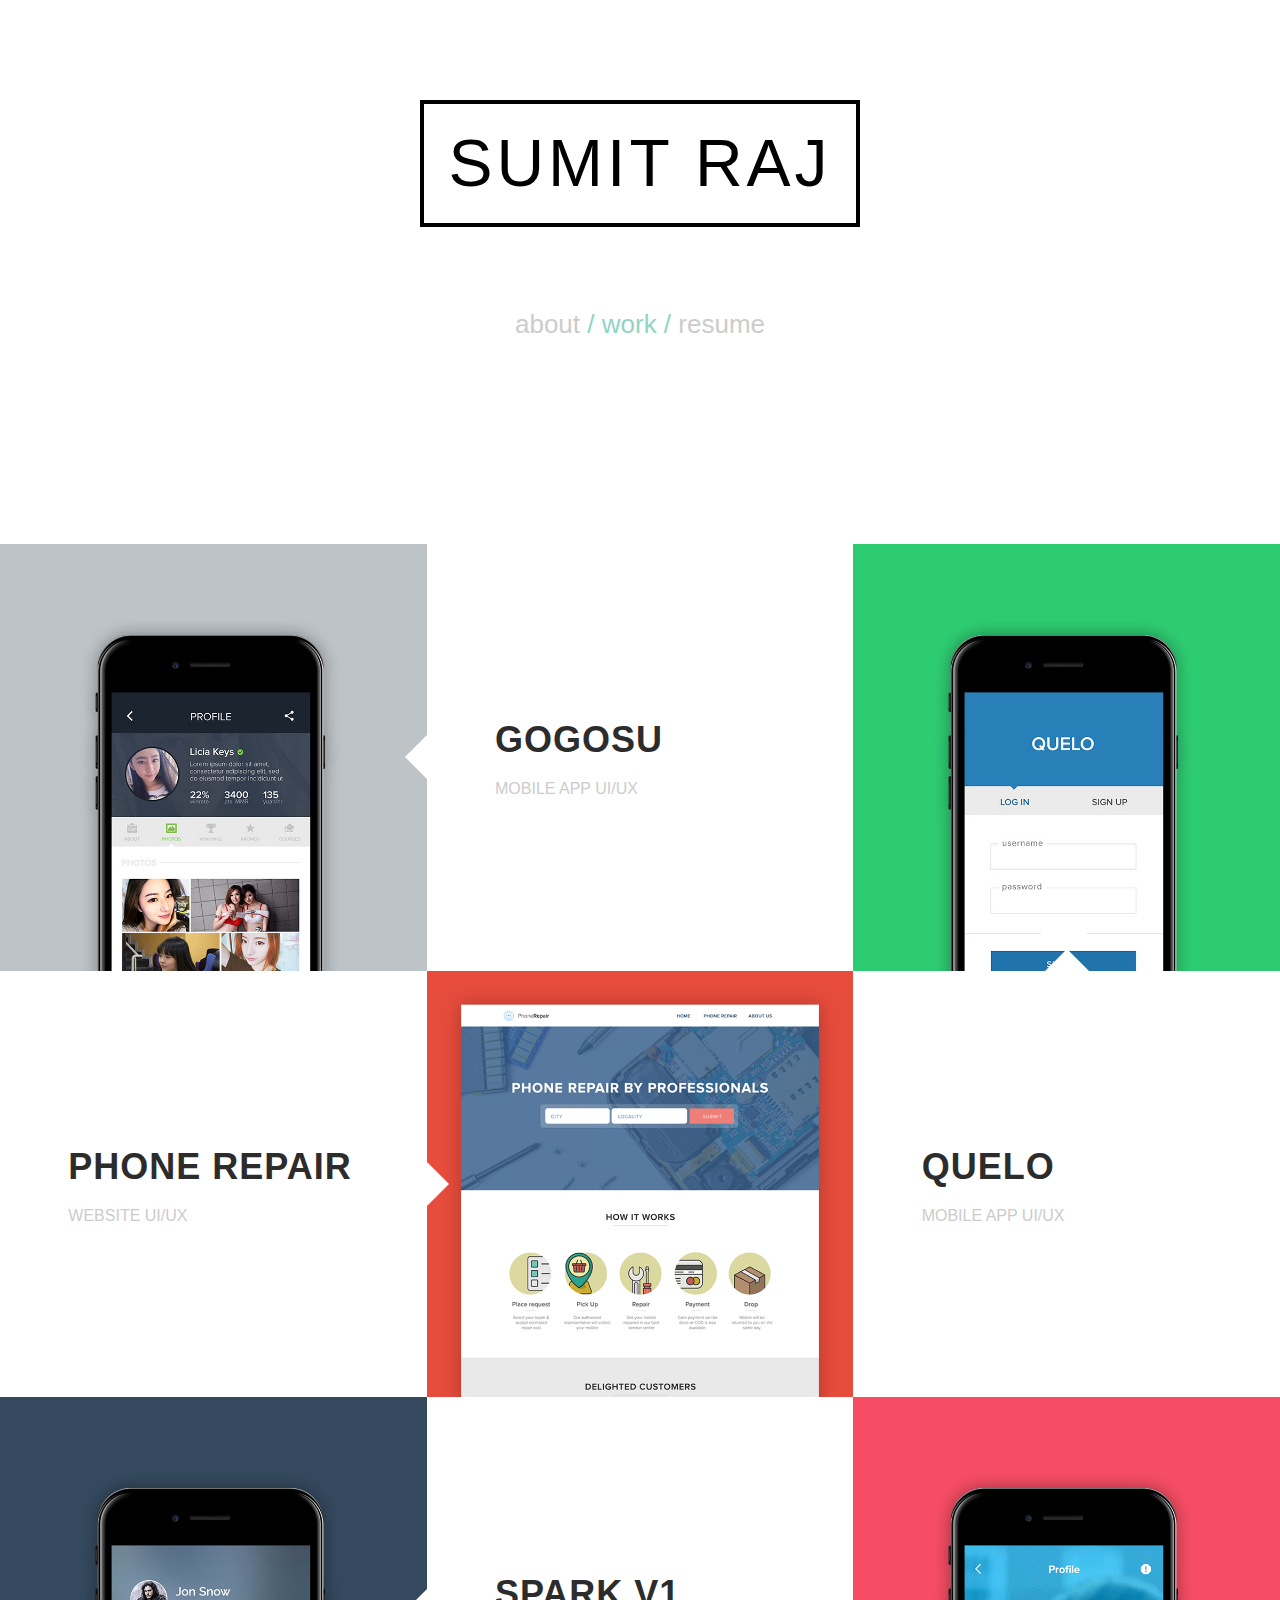
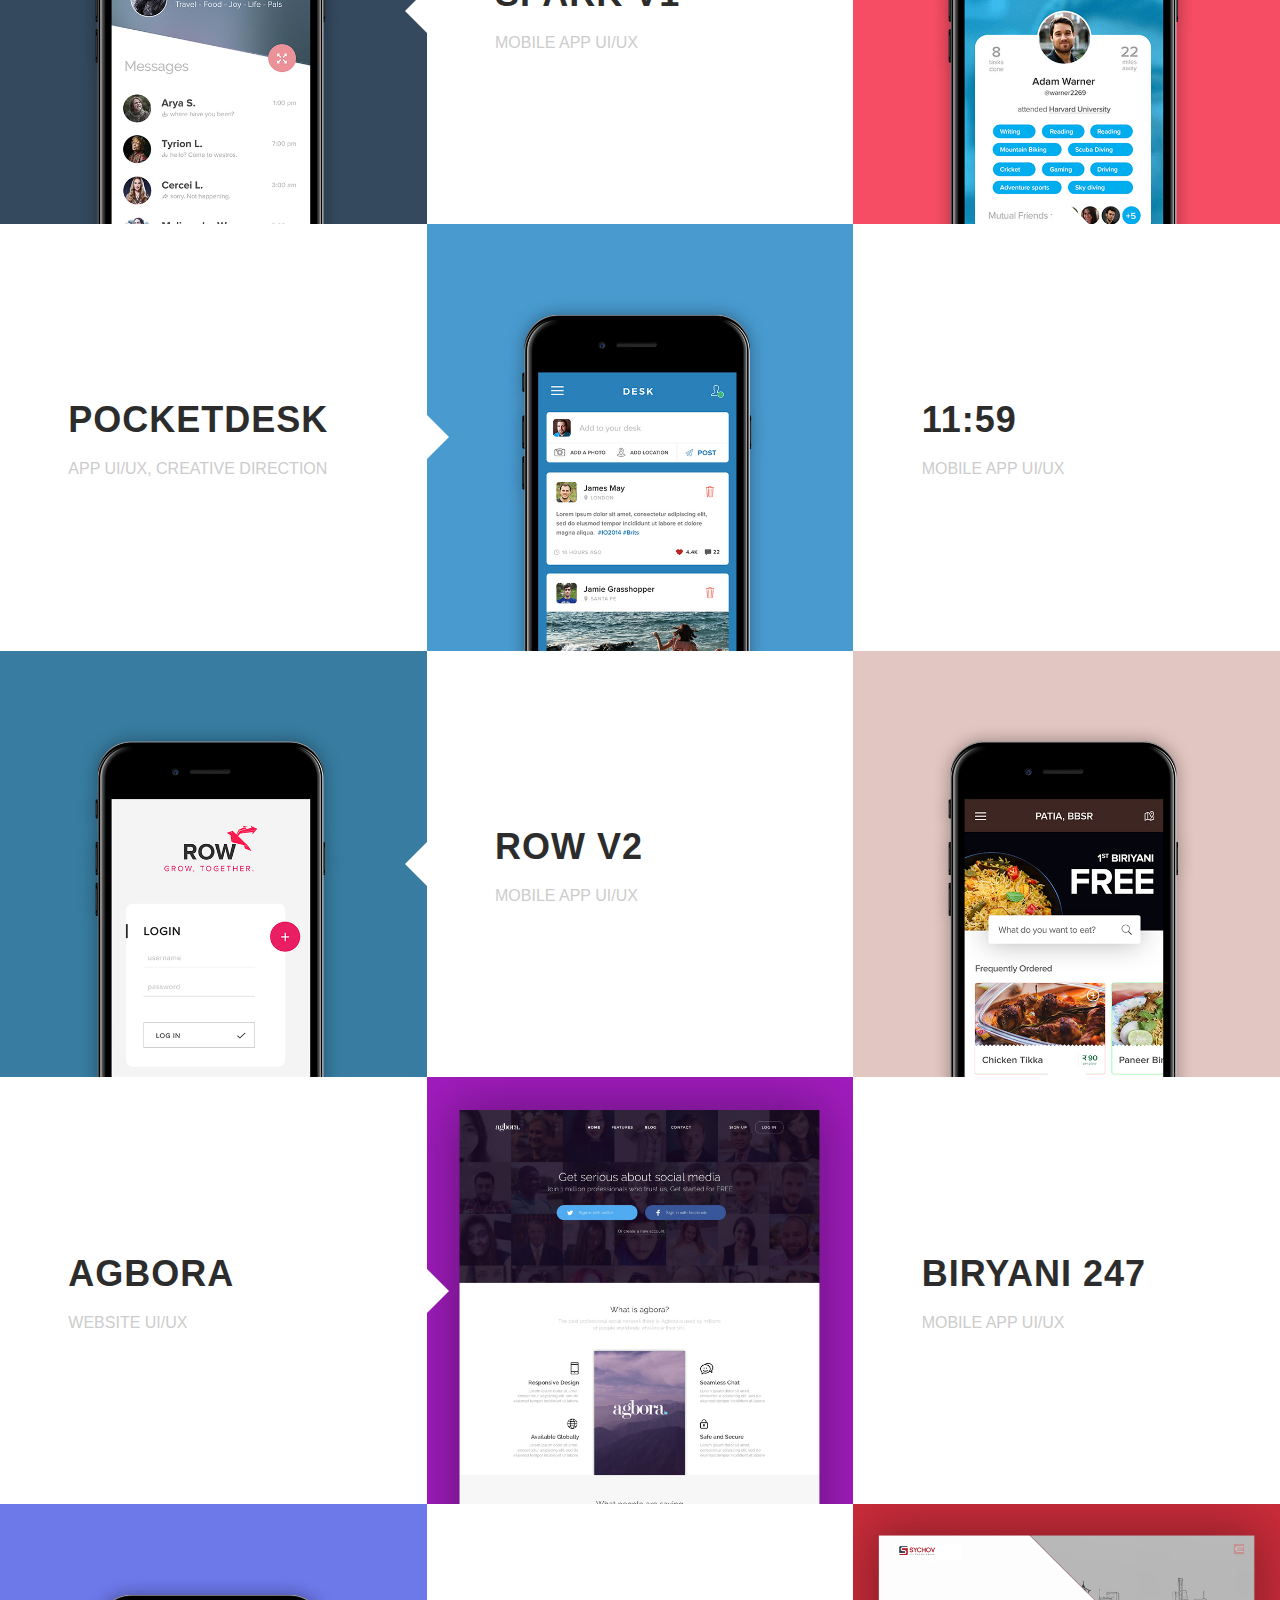
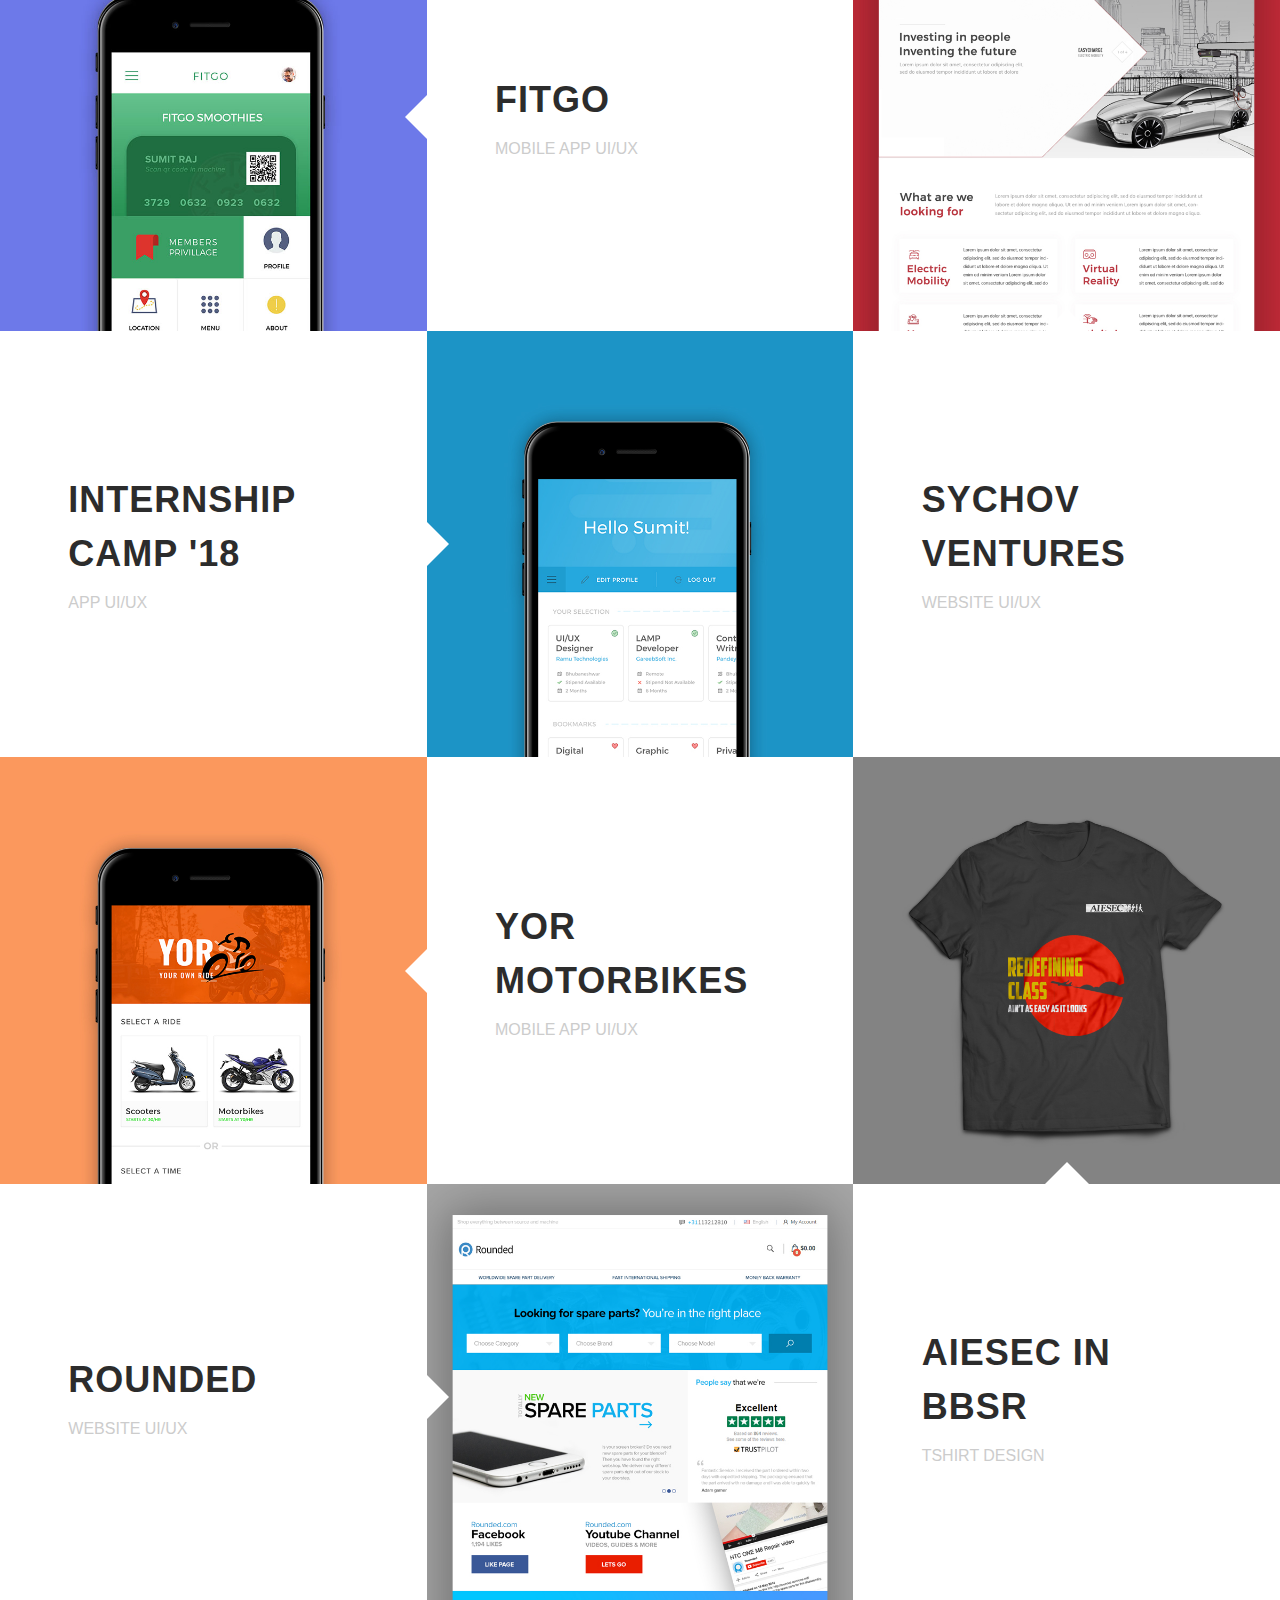
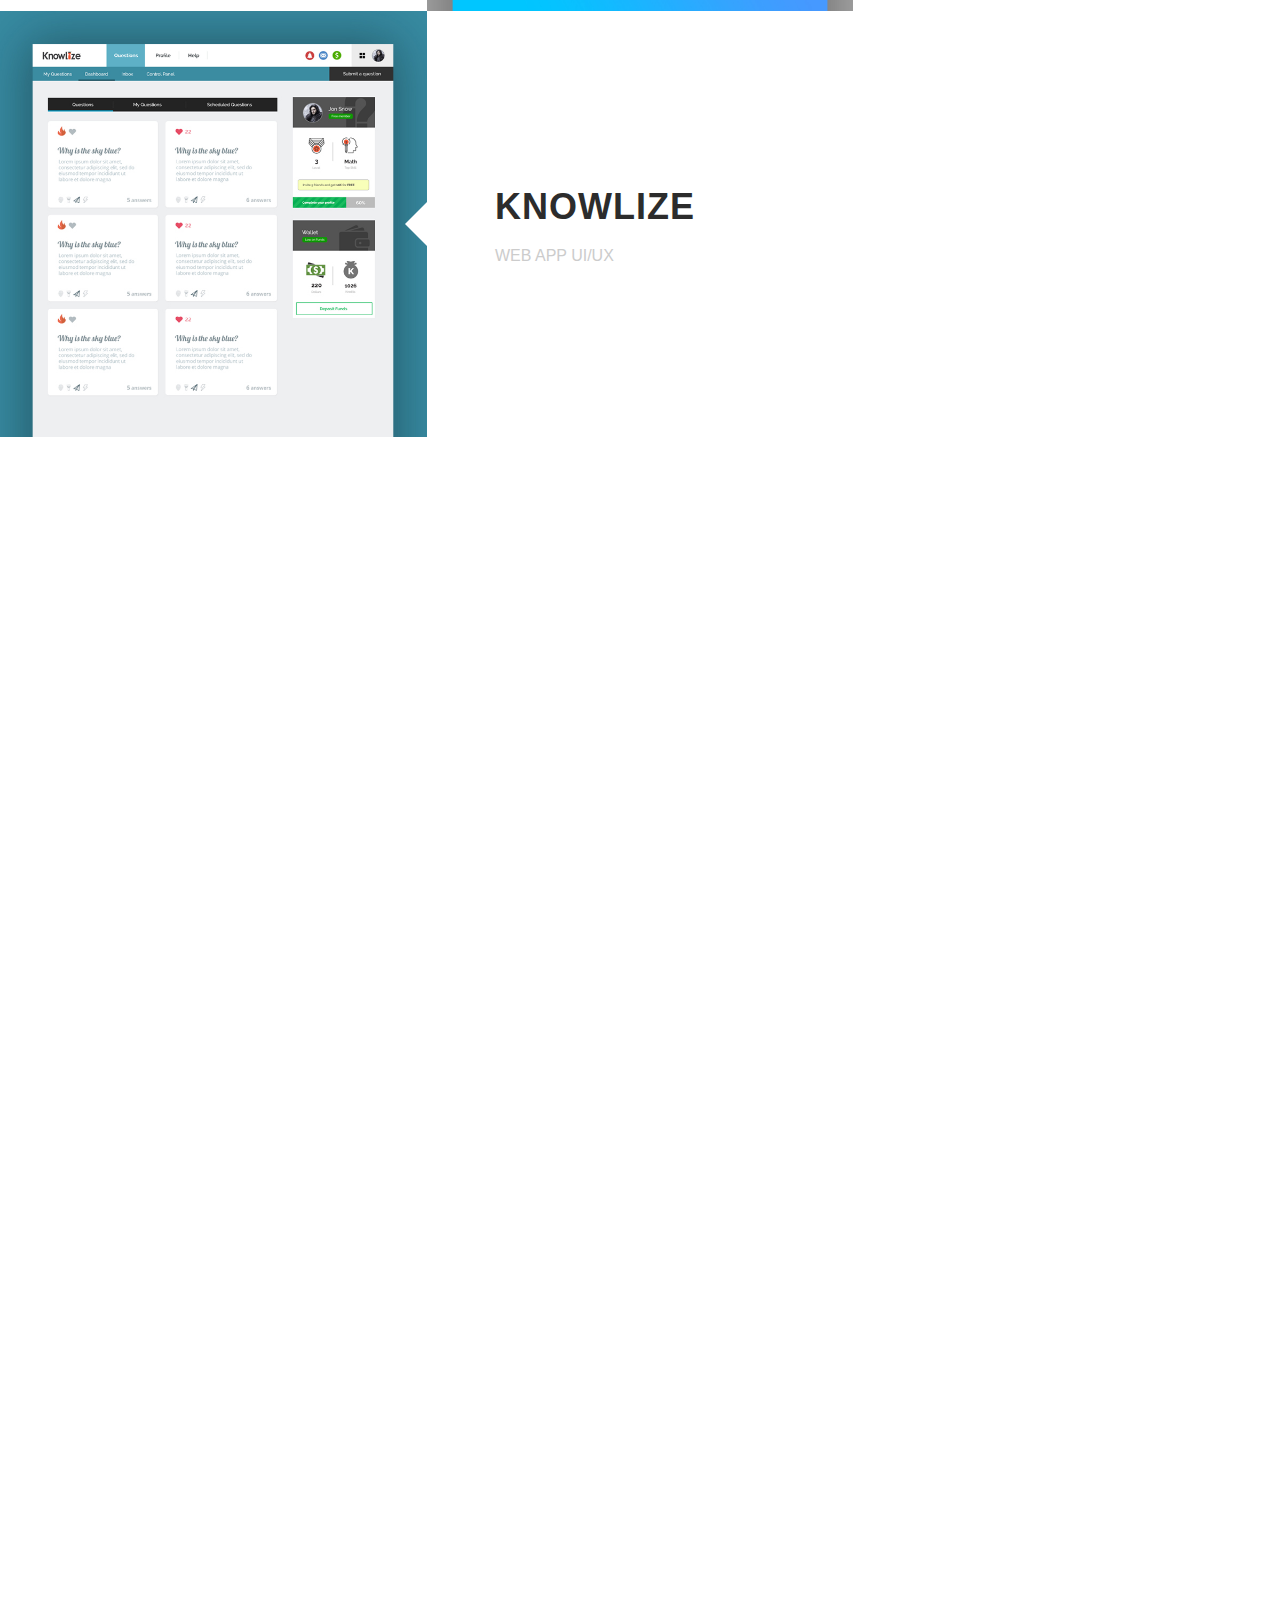
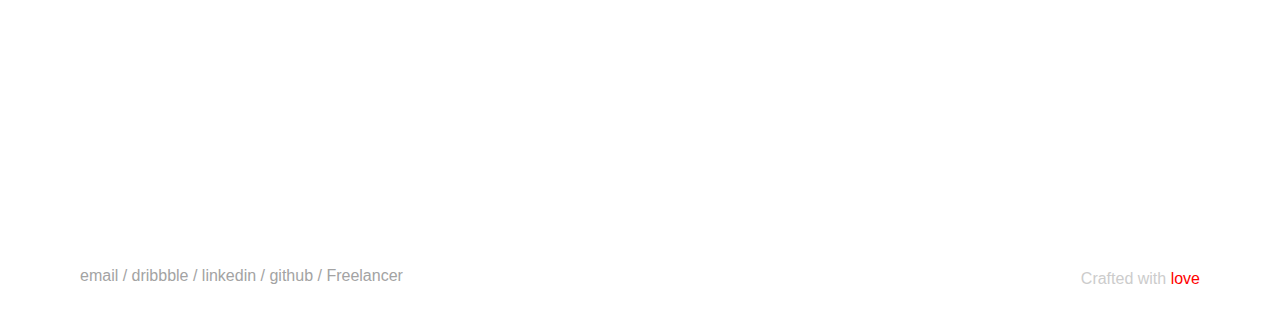
==== commit e0d2f32c: "Add files via upload" ====
--- a/index.html
+++ b/index.html
@@ -8,10 +8,7 @@
     <title>Sumit Raj | Portfolio</title>
  
     <link rel="stylesheet" href="style.css" media="screen" />
-   
-
-
-     <script src="scripts/modernizr.js"></script>
+    <script src="scripts/modernizr.js"></script>
 
 </head>
 
@@ -31,17 +28,12 @@
 					<h2 class='site-name'>SUMIT RAJ</h2>
 					
 				</center>
-				<BR><BR><a style='color:#cccccc;' href=''>about</a> / <B><a href=''>works</a></b> / <a style='color:#cccccc;' href=''>resume</a>
+				<BR><BR><a style='color:#cccccc;' href='about.html'>about</a> / <B><a href='index.html'>work</a></b> / <a style='color:#cccccc;' href='sumit-resume.pdf'>resume</a>
 			</div>
 	
-				
-            <!-- <div class="cf"></div> 
-
-            <div class="site-tagline">
-                <p>My<strong> Portfolio.</strong>  <!-- <br>I'm working as the graphic designer of <a href="http://aristotheme.com" target="_blank">Aristotheme</a> in Mugla doing all sorts of brand stuff. </p> 
-            </div> !-->
+	
             
-        </header><!-- / .site-header -->
+        </header>
 
         <section class="site-content">
             
@@ -49,7 +41,7 @@
             <div class="projects-feed cf">
 
                 <article class="project cf">
-                    <a href="portfolio-item.html" title="Craft Tamale">
+                    <a href="/work/GoGoSu" title="GoGoSu">
                         <div class="thumb">
                             <div data-picture data-alt="">
                                 <div data-src="img/portfolio-1.jpg"></div>
@@ -80,7 +72,7 @@
                     </a>
                 </article>
                 <article class="project cf">
-                    <a href="portfolio-item.html" title="IKEA Singapore">
+                    <a href="/work/Quelo" title="Quelo">
                         <div class="thumb">
                             <div data-picture data-alt="">
                                 <div data-src="img/portfolio-2.jpg"></div>
@@ -142,7 +134,7 @@
                     </a>
                 </article>
                 <article class="project cf">
-                    <a href="portfolio-item.html" title="Nike 'Strawberry Lace' Pack">
+                    <a href="/work/Spark" title="Spark">
                         <div class="thumb">
                             <div data-picture data-alt="">
                                 <div data-src="img/portfolio-4.jpg"></div>
@@ -173,7 +165,7 @@
                     </a>
                 </article>
                 <article class="project cf">
-                    <a href="portfolio-item.html" title="Wearetheshit">
+                    <a href="/work/1159" title="Wearetheshit">
                         <div class="thumb">
                             <div data-picture data-alt="">
                                 <div data-src="img/portfolio-5.jpg"></div>
@@ -204,7 +196,7 @@
                     </a>
                 </article>
                 <article class="project cf">
-                    <a href="https://invis.io/PDMYNHLBA2V" title="Pocketdesk">
+                    <a href="https://invis.io/RPFWO6AA23F" title="Pocketdesk">
                         <div class="thumb">
                             <div data-picture data-alt="">
                                 <div data-src="img/portfolio-32.jpg"></div>
@@ -237,7 +229,7 @@
                 </article>
 				
 				<article class="project cf">
-                    <a href="https://invis.io/PDMYNHLBA2V" title="Row v2">
+                    <a href="https://invis.io/B3J9QLV6RTS" title="Row v2">
                         <div class="thumb">
                             <div data-picture data-alt="">
                                 <div data-src="img/portfolio-20.jpg"></div>
@@ -268,7 +260,7 @@
                     </a>
                 </article>
                 <article class="project cf">
-                    <a href="portfolio-item.html" title="IKEA Singapore">
+                    <a href="/work/biryani" title="IKEA Singapore">
                         <div class="thumb">
                             <div data-picture data-alt="">
                                 <div data-src="img/portfolio-23.jpg"></div>
@@ -860,35 +852,35 @@
                     </a>
                 </article>
                 <article class="project cf">
-                    <a href="https://drive.google.com/open?id=1v9Omrjm6j2OPzj0YZqXwbLnLXj8korsE" title="OnDemand">
-                        <div class="thumb">
-                            <div data-picture data-alt="">
-                                <div data-src="img/portfolio-13.jpg"></div>
-                                
-                                <!--[if (lt IE 9) & (!IEMobile)]>
-                                <div data-src="img/portfolio-3.jpg"></div>
-                                <![endif]-->
-                                
-                                <noscript>
-                                    <img src="img/portfolio-13.jpg" alt="" />
-                                </noscript>
-                            </div>
-                        </div>
-
-                        <div class="project-content-container">
-                            <div class="project-content">
-                                <div class="table">
-                                    <div class="table-cell">
-                                        <h2 class="thumbnail-title">OnDemand</h2>
-                                        
-                                        <p class="thumbnail-description">Website UI/UX</p>
-                                    </div>
-                                </div>
-                            </div>
-                        </div>
-
-                        <div class="overlay"></div>
-                    </a>
+                    
+                        <div class="thumb">
+                            <div data-picture data-alt="">
+                                <div data-src="img/portfolio-28.jpg"></div>
+                                
+                                <!--[if (lt IE 9) & (!IEMobile)]>
+                                <div data-src="img/portfolio-28.jpg"></div>
+                                <![endif]-->
+                                
+                                <noscript>
+                                    <img src="img/portfolio-28.jpg" alt="" />
+                                </noscript>
+                            </div>
+                        </div>
+
+                        <div class="project-content-container">
+                            <div class="project-content">
+                                <div class="table">
+                                    <div class="table-cell">
+                                        <h2 class="thumbnail-title">Internship Camp '17</h2>
+                                        
+                                        <p class="thumbnail-description">TShirt Design</p>
+                                    </div>
+                                </div>
+                            </div>
+                        </div>
+
+                        <div class="overlay"></div>
+                    
                 </article>
             <!--END .projects-feed-->
             </div>
@@ -897,7 +889,7 @@
         </section>
 
          <footer class="site-footer cf">
-            <p class="footer-text"><a href=''>email</a> / <a href=''>facebook</a> / <a href=''>twitter</a> / <a href=''>linkedin</a> </p>
+            <p class="footer-text"><a href='mailto:isumit96@gmail.com'>email</a> / <a href='https://dribbble.com/isumit96'>dribbble</a> / <a href='https://www.linkedin.com/in/sumitraj/'>linkedin</a>  / <a href='https://github.com/isumit96'>github</a> / <a href='http://freelancer.com/u/isumit96.html'>Freelancer</a> </p>
             <nav class="languages" role="navigation">
               <ul>
              
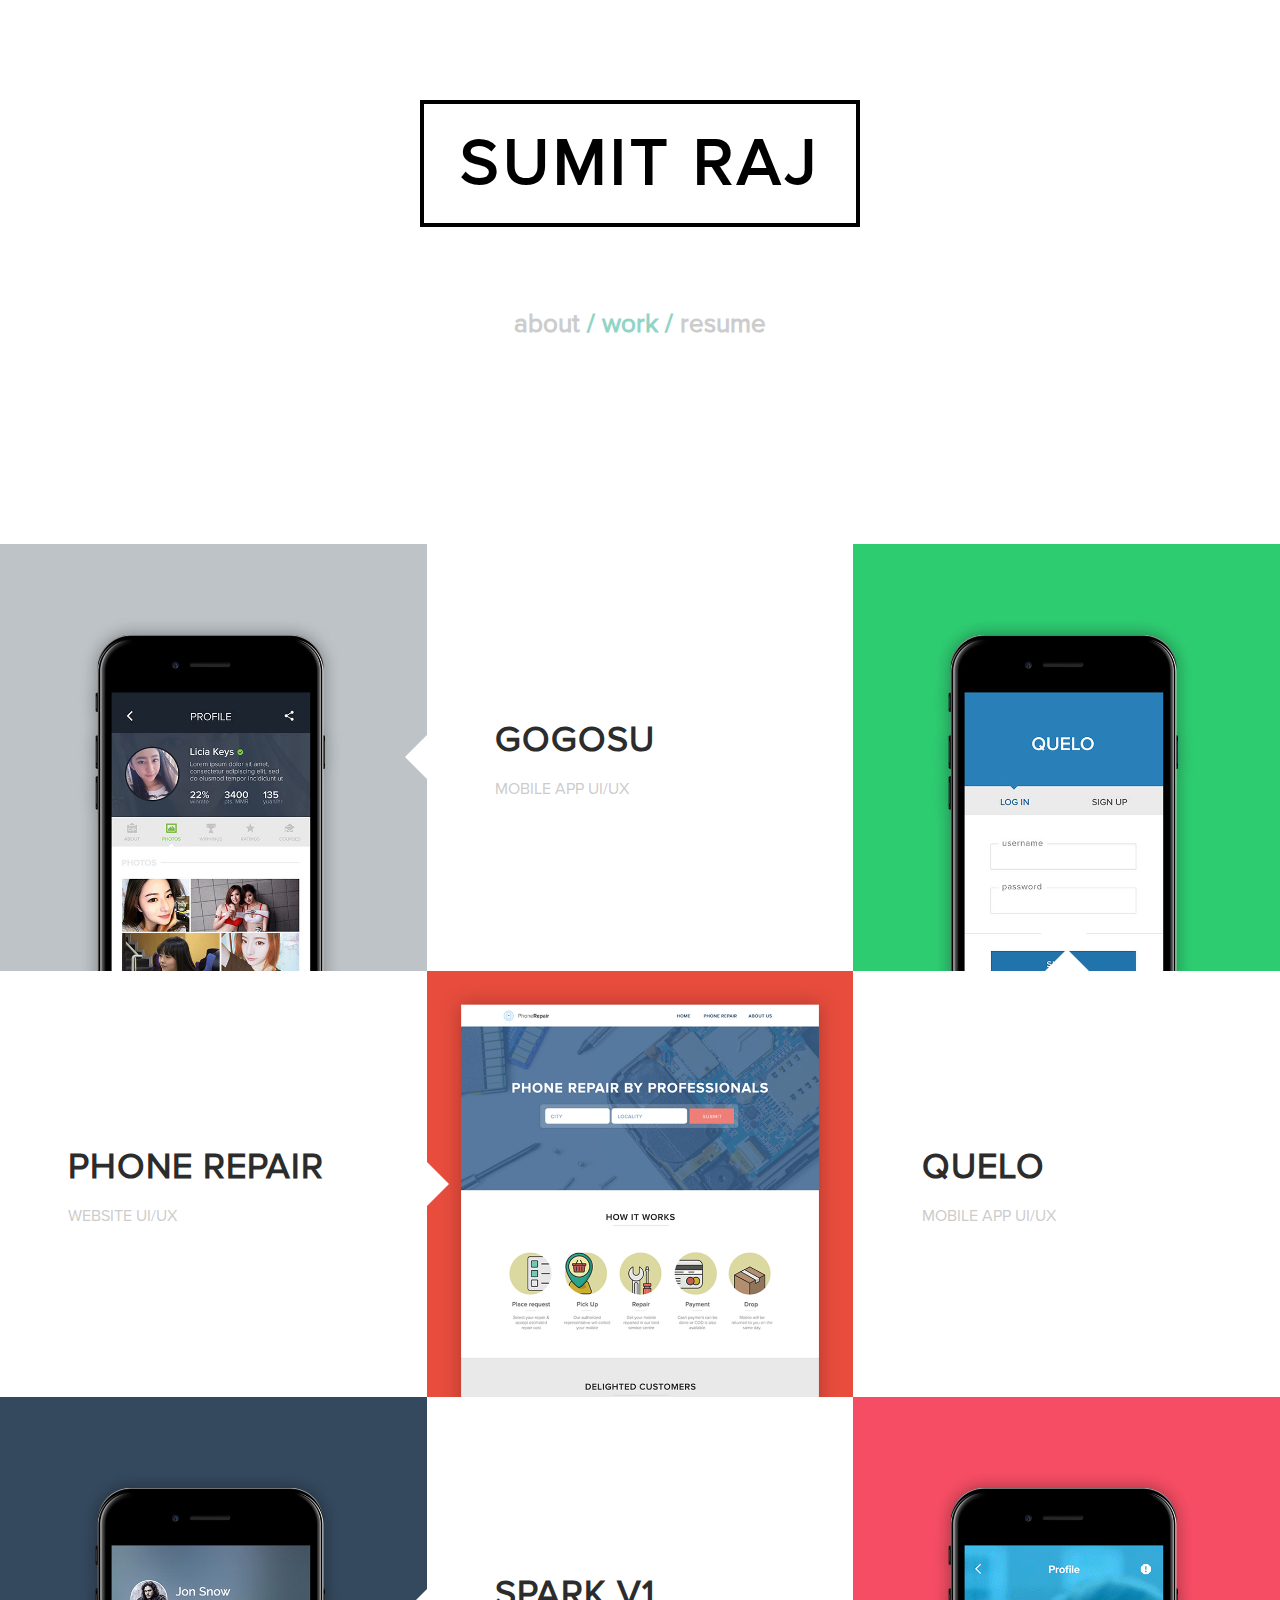
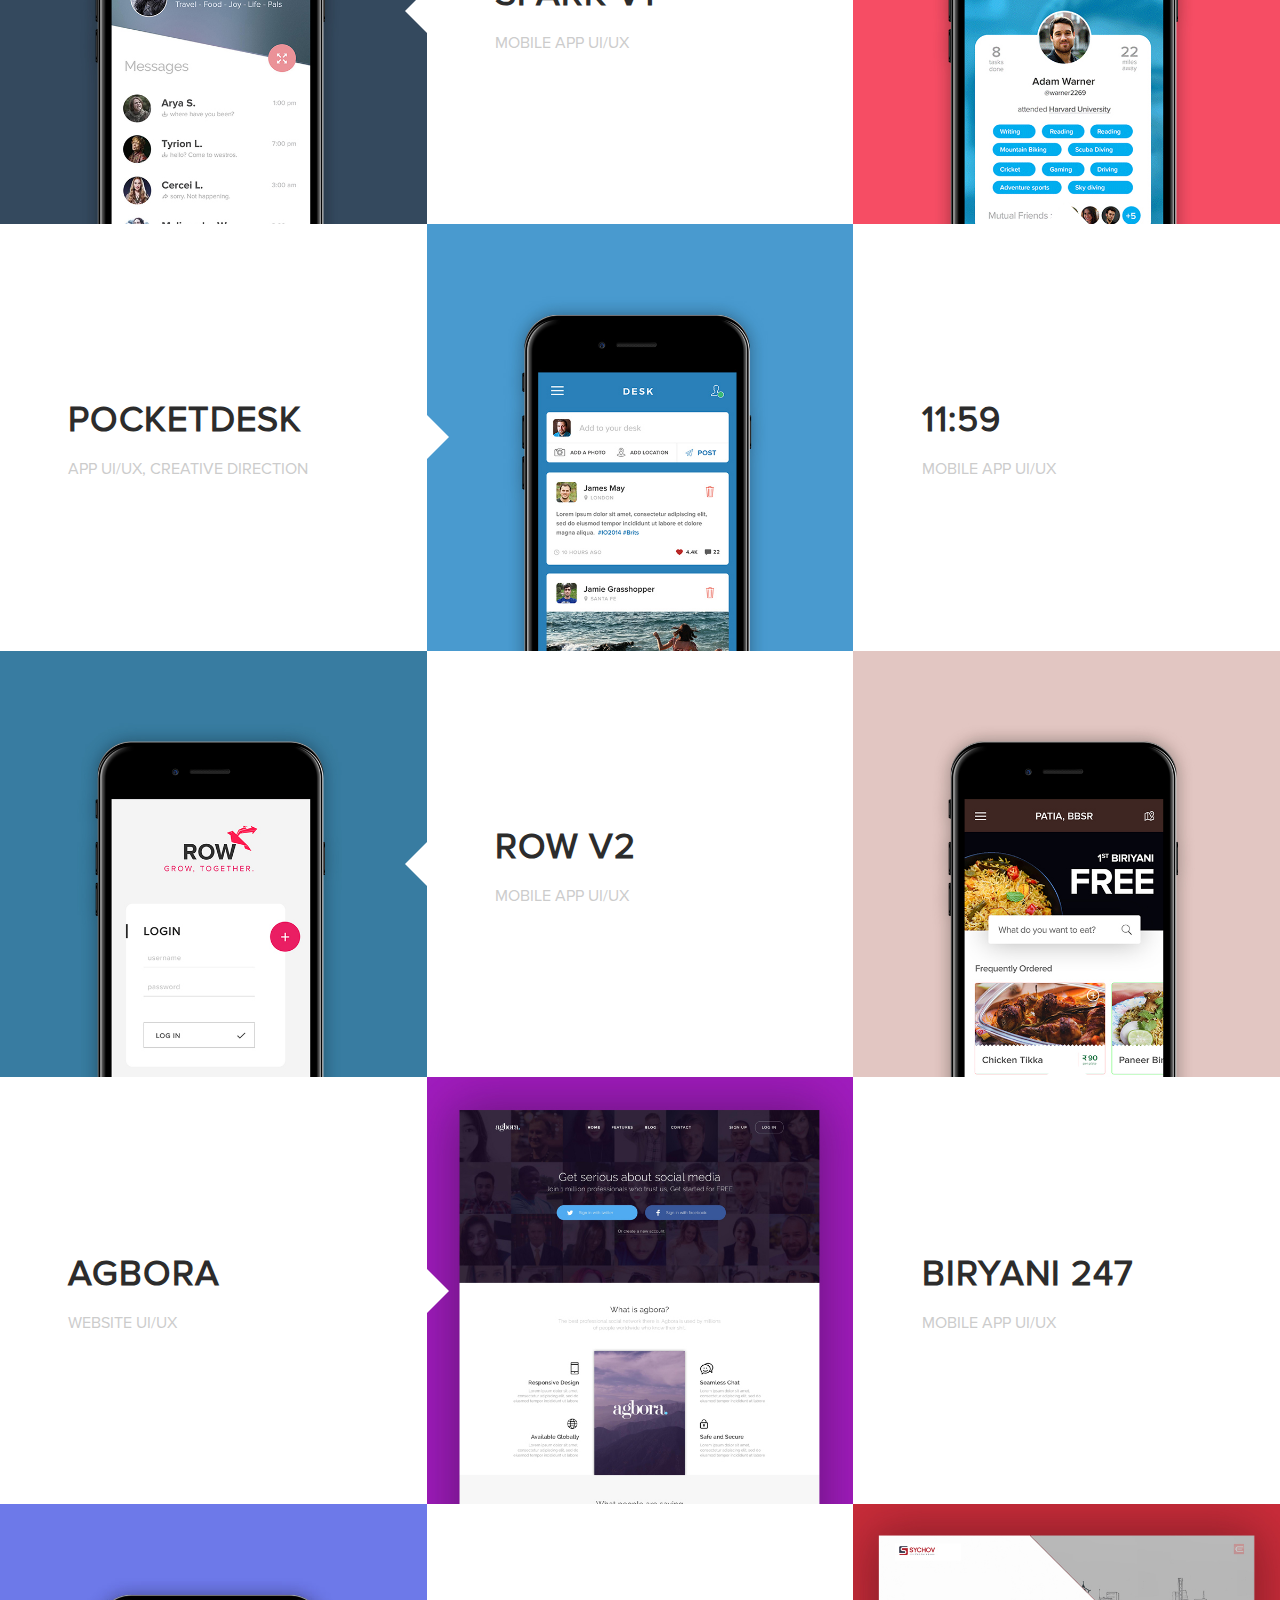
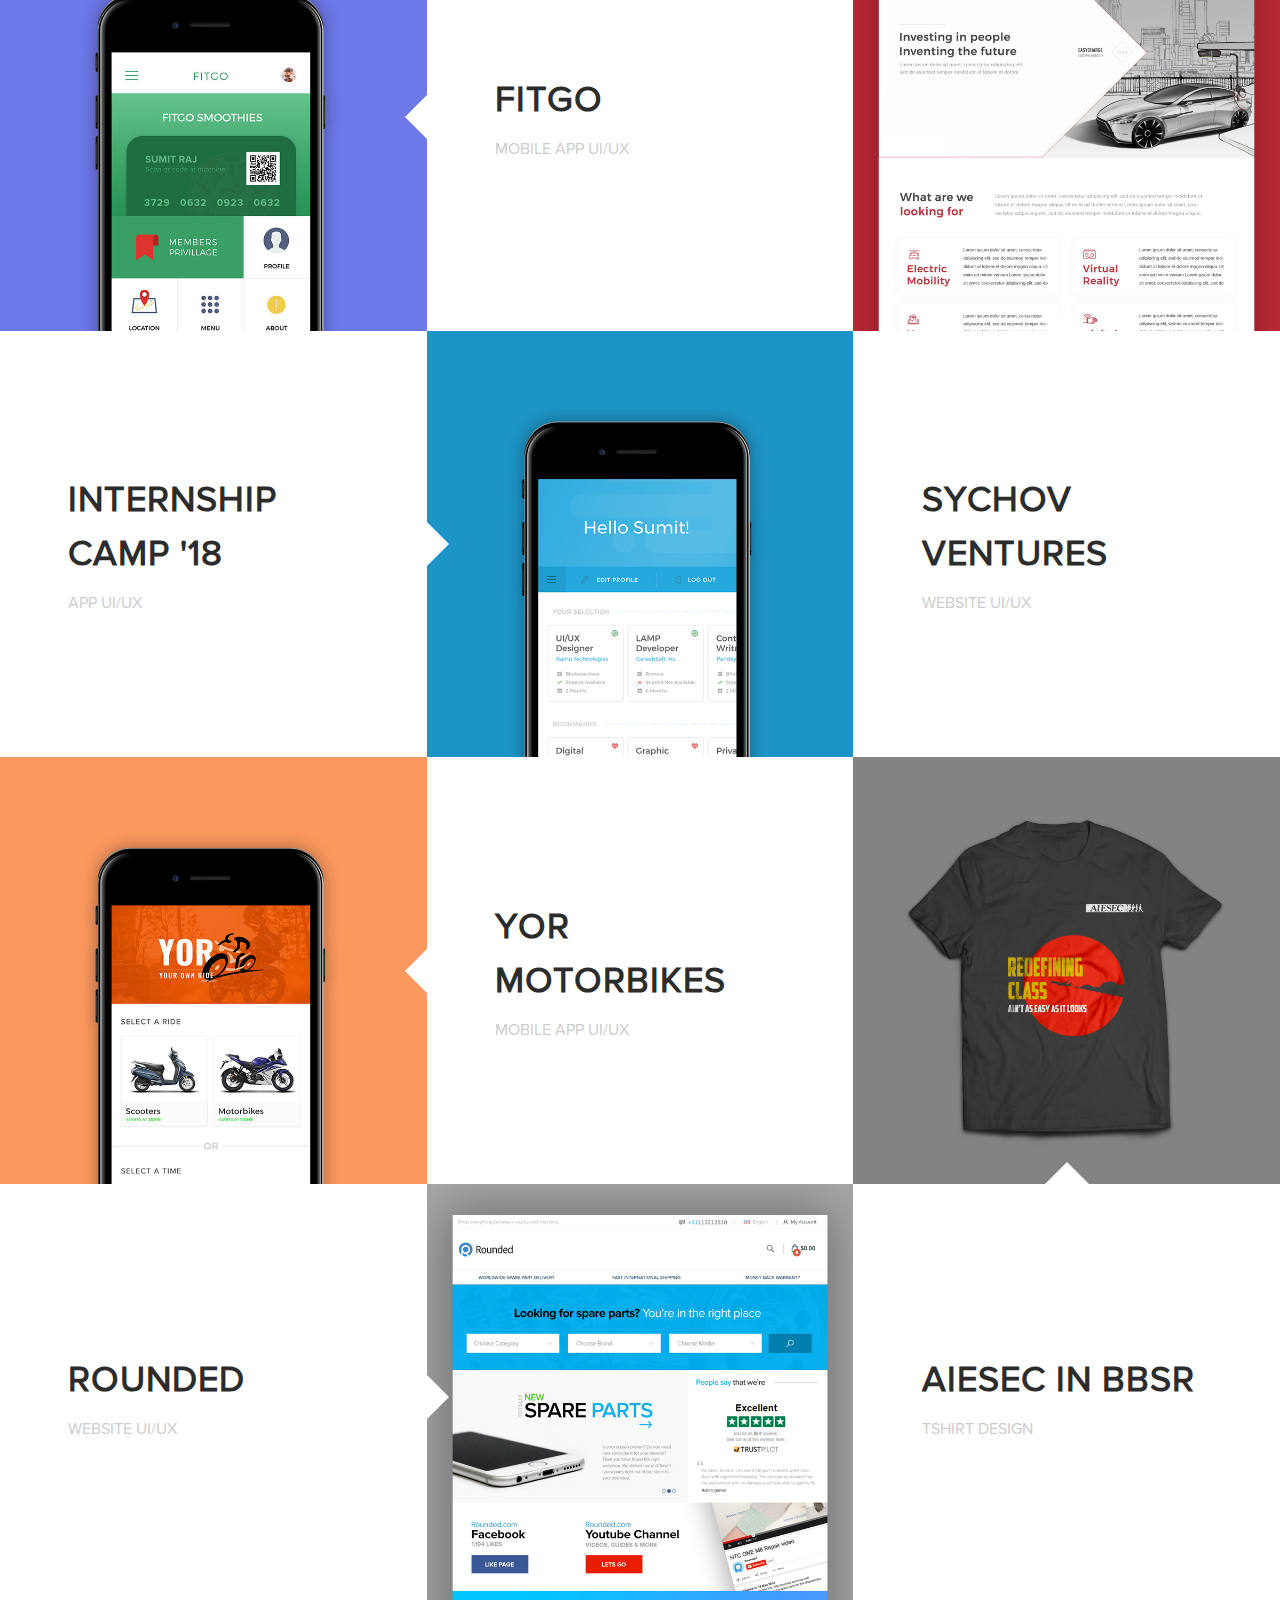
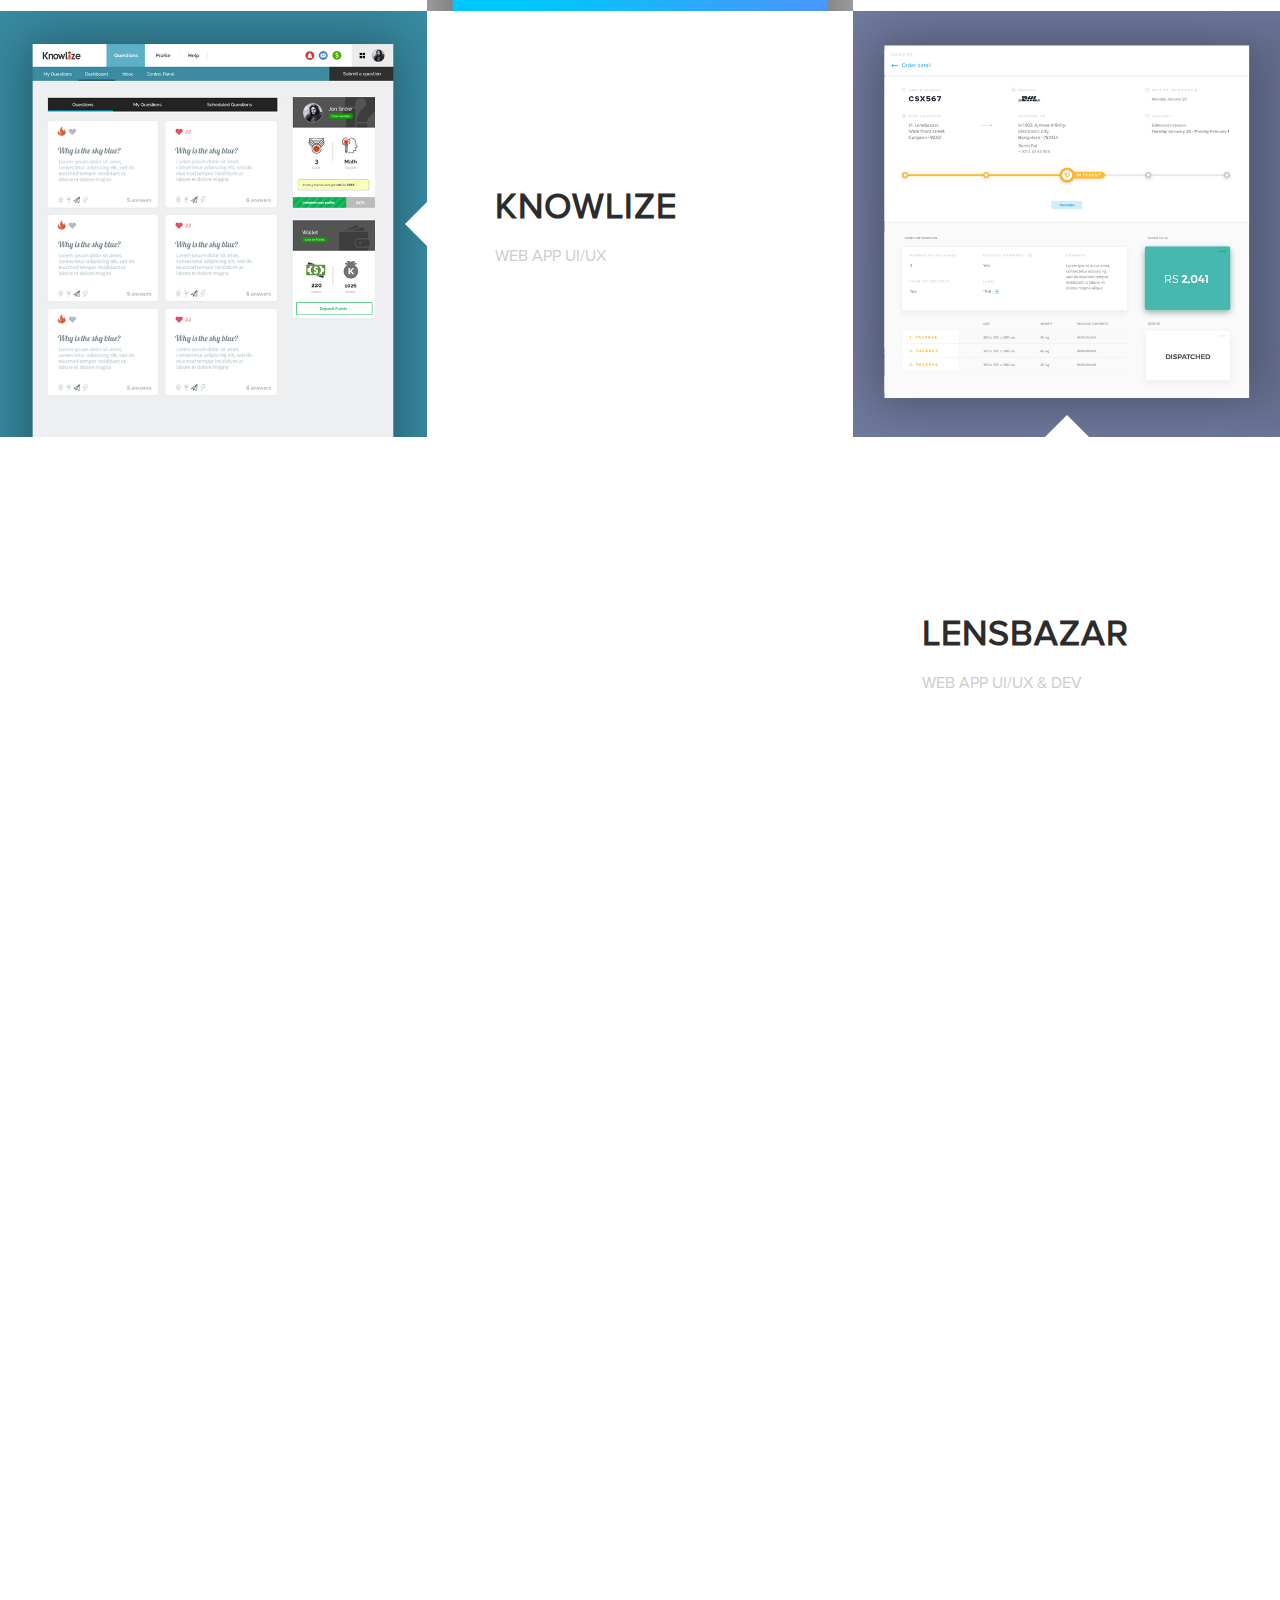
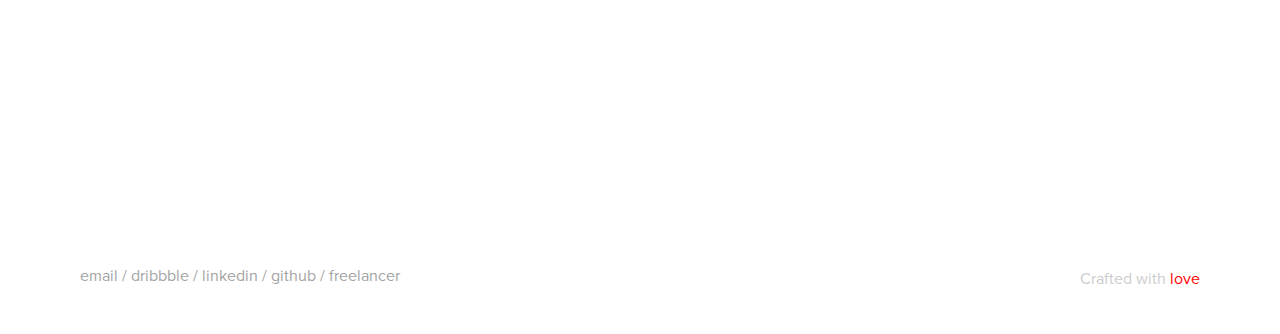
==== commit 67582385: "Add files via upload" ====
--- a/index.html
+++ b/index.html
@@ -9,6 +9,7 @@
  
     <link rel="stylesheet" href="style.css" media="screen" />
     <script src="scripts/modernizr.js"></script>
+	<link href="https://fonts.googleapis.com/css?family=Montserrat" rel="stylesheet">
 
 </head>
 
@@ -260,7 +261,7 @@
                     </a>
                 </article>
                 <article class="project cf">
-                    <a href="/work/biryani" title="IKEA Singapore">
+                    <a href="/work/Biryani" title="Biryani 247">
                         <div class="thumb">
                             <div data-picture data-alt="">
                                 <div data-src="img/portfolio-23.jpg"></div>
@@ -889,7 +890,7 @@
         </section>
 
          <footer class="site-footer cf">
-            <p class="footer-text"><a href='mailto:isumit96@gmail.com'>email</a> / <a href='https://dribbble.com/isumit96'>dribbble</a> / <a href='https://www.linkedin.com/in/sumitraj/'>linkedin</a>  / <a href='https://github.com/isumit96'>github</a> / <a href='http://freelancer.com/u/isumit96.html'>Freelancer</a> </p>
+            <p class="footer-text"><a href='mailto:isumit96@gmail.com'>email</a> / <a href='https://dribbble.com/isumit96'>dribbble</a> / <a href='https://www.linkedin.com/in/sumitraj/'>linkedin</a>  / <a href='https://github.com/isumit96'>github</a> / <a href='http://freelancer.com/u/isumit96.html'>freelancer</a> </p>
             <nav class="languages" role="navigation">
               <ul>
              
--- a/style.css
+++ b/style.css
@@ -1,9 +1,3 @@
-/*
-Template Name: Gorgo
-Author: Levent Usta
-Author URI: http://www.aristotheme.com
-Description: A template by Aristotheme.
-*/
 
 /*=================================*/
 /*  Table of Contents
@@ -24,6 +18,11 @@
 
 /*=================================*/
 
+@font-face {
+font-family: "Proxima Nova";
+src: url(/fonts/Proxima-Nova-Regular.otf);
+}
+
 /*=================================*/
 /* Reset & Clearfix Styles
 /*=================================*/
@@ -45,7 +44,7 @@
 body {
     background: #FFFFFF;
     color: #2c2c2c;
-    font-family: 'montserrat', Arial, sans-serif;
+    font-family: 'proxima nova', Arial, sans-serif;
     font-size: 18px;
     line-height: 1.65;
     opacity: 0;
@@ -184,7 +183,7 @@
 
 /*===== Titles =====*/
 .site-title {
-    font-family: 'montserrat',helvetica,sans-serif;
+    font-family: 'proxima nova',helvetica,sans-serif;
     font-size: 26px;
     color: #90D4C5;
     line-height: 1.5em;
@@ -192,13 +191,13 @@
     z-index: 12;
     letter-spacing: 0x;
 	text-align:center;
-	font-weight:200;	
+	font-weight:bold;	
 }
 
 .site-name{
     font-family: 'proxima nova',helvetica,sans-serif;
     font-size: 66px;
-	font-weight:500;	
+	font-weight:bold;	
     color: #90D4C5;
     line-height: 1.5em;
     position: relative;
@@ -614,7 +613,7 @@
 }
 .thumbnail-description {
     color: #cccccc;
-    font-family: 'montserrat', Arial, sans-serif;
+    font-family: 'proxima nova', Arial, sans-serif;
     font-size: 16px;
     margin: 0 auto;
     max-height: 5em;
@@ -646,7 +645,7 @@
 }
 /*===== Project Content =====*/
 .project-meta {
-    font-family: 'montserrat', Arial, sans-serif;
+    font-family: 'proxima nova', Arial, sans-serif;
     font-size: 14px;
     color: #BBBBBB;
     margin-top: 28px;
@@ -997,7 +996,7 @@
 /*=================================*/
 .site-footer {
     color: #2c2c2c;
-    font-family: 'montserrat', Arial, sans-serif;
+    font-family: 'proxima nova', Arial, sans-serif;
 }
 .site-footer p { margin: 0; font-size: 16px;display: inline;}
 .site-footer a,
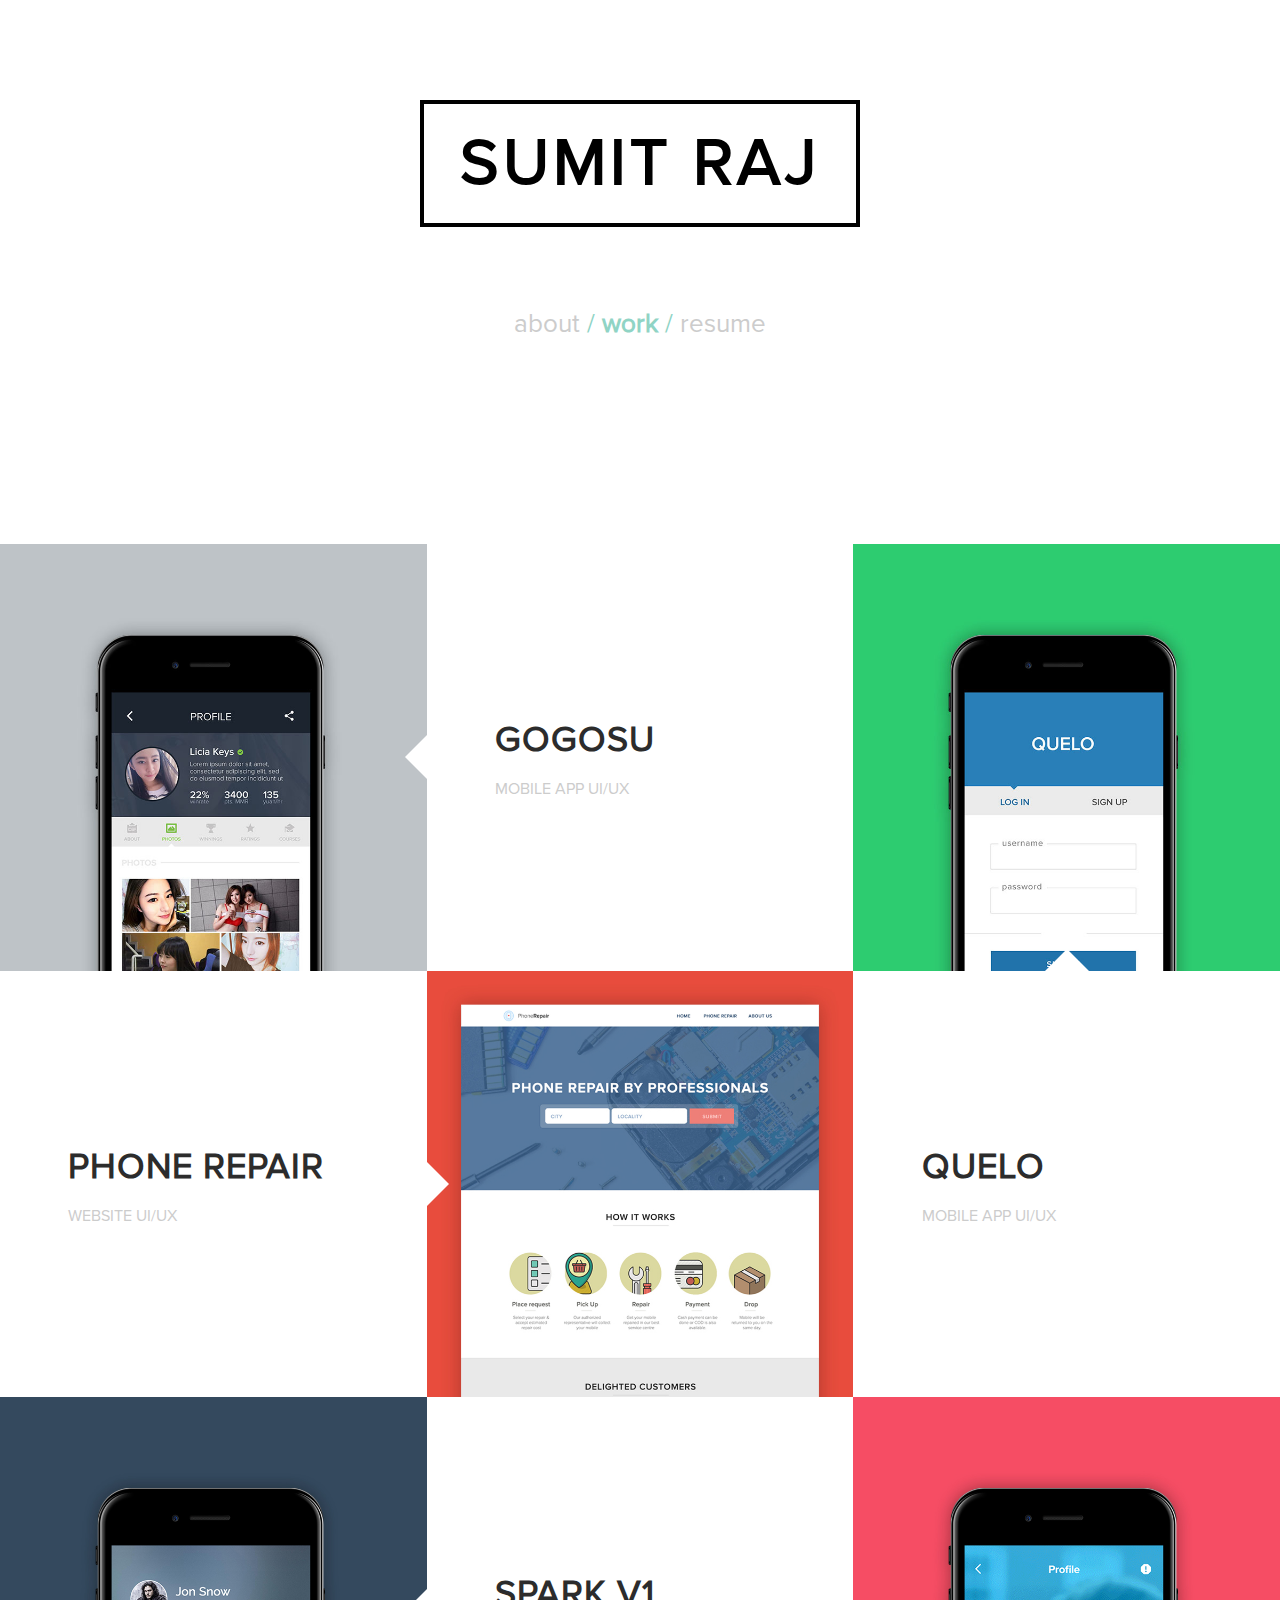
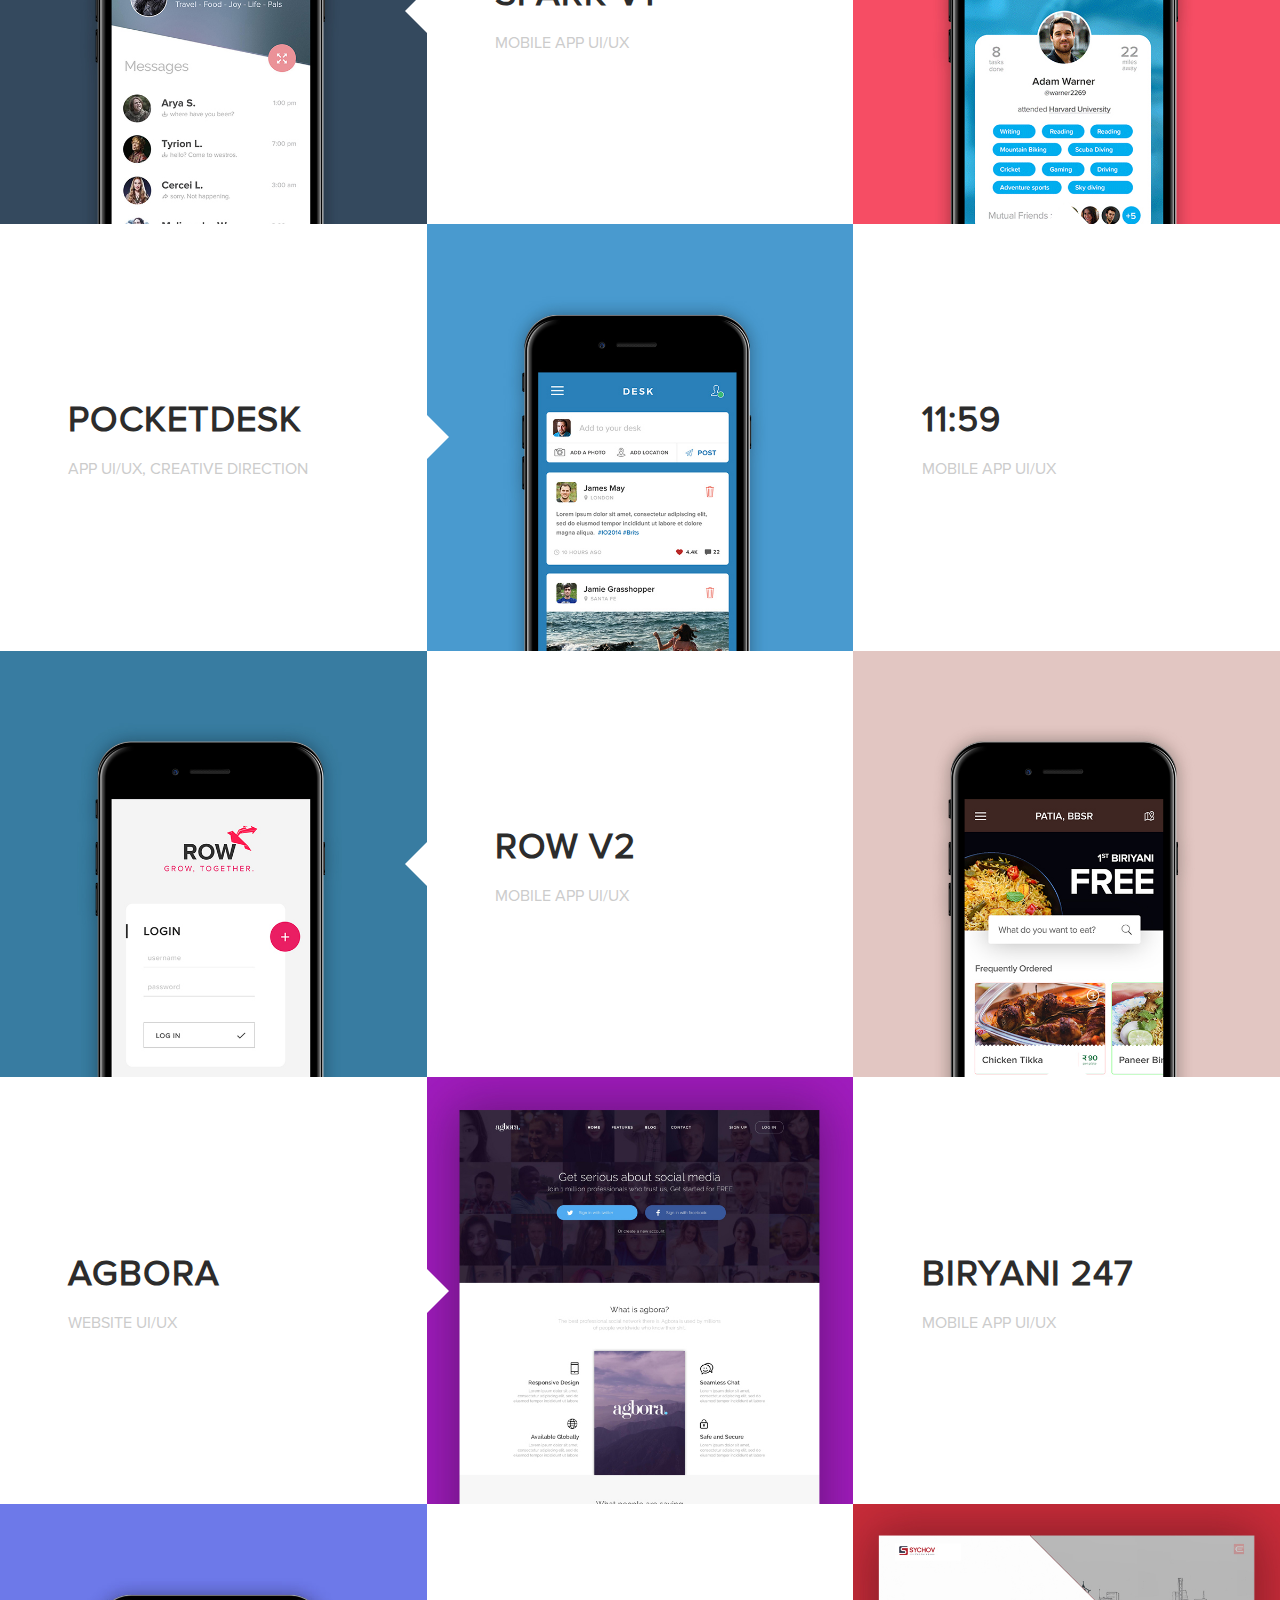
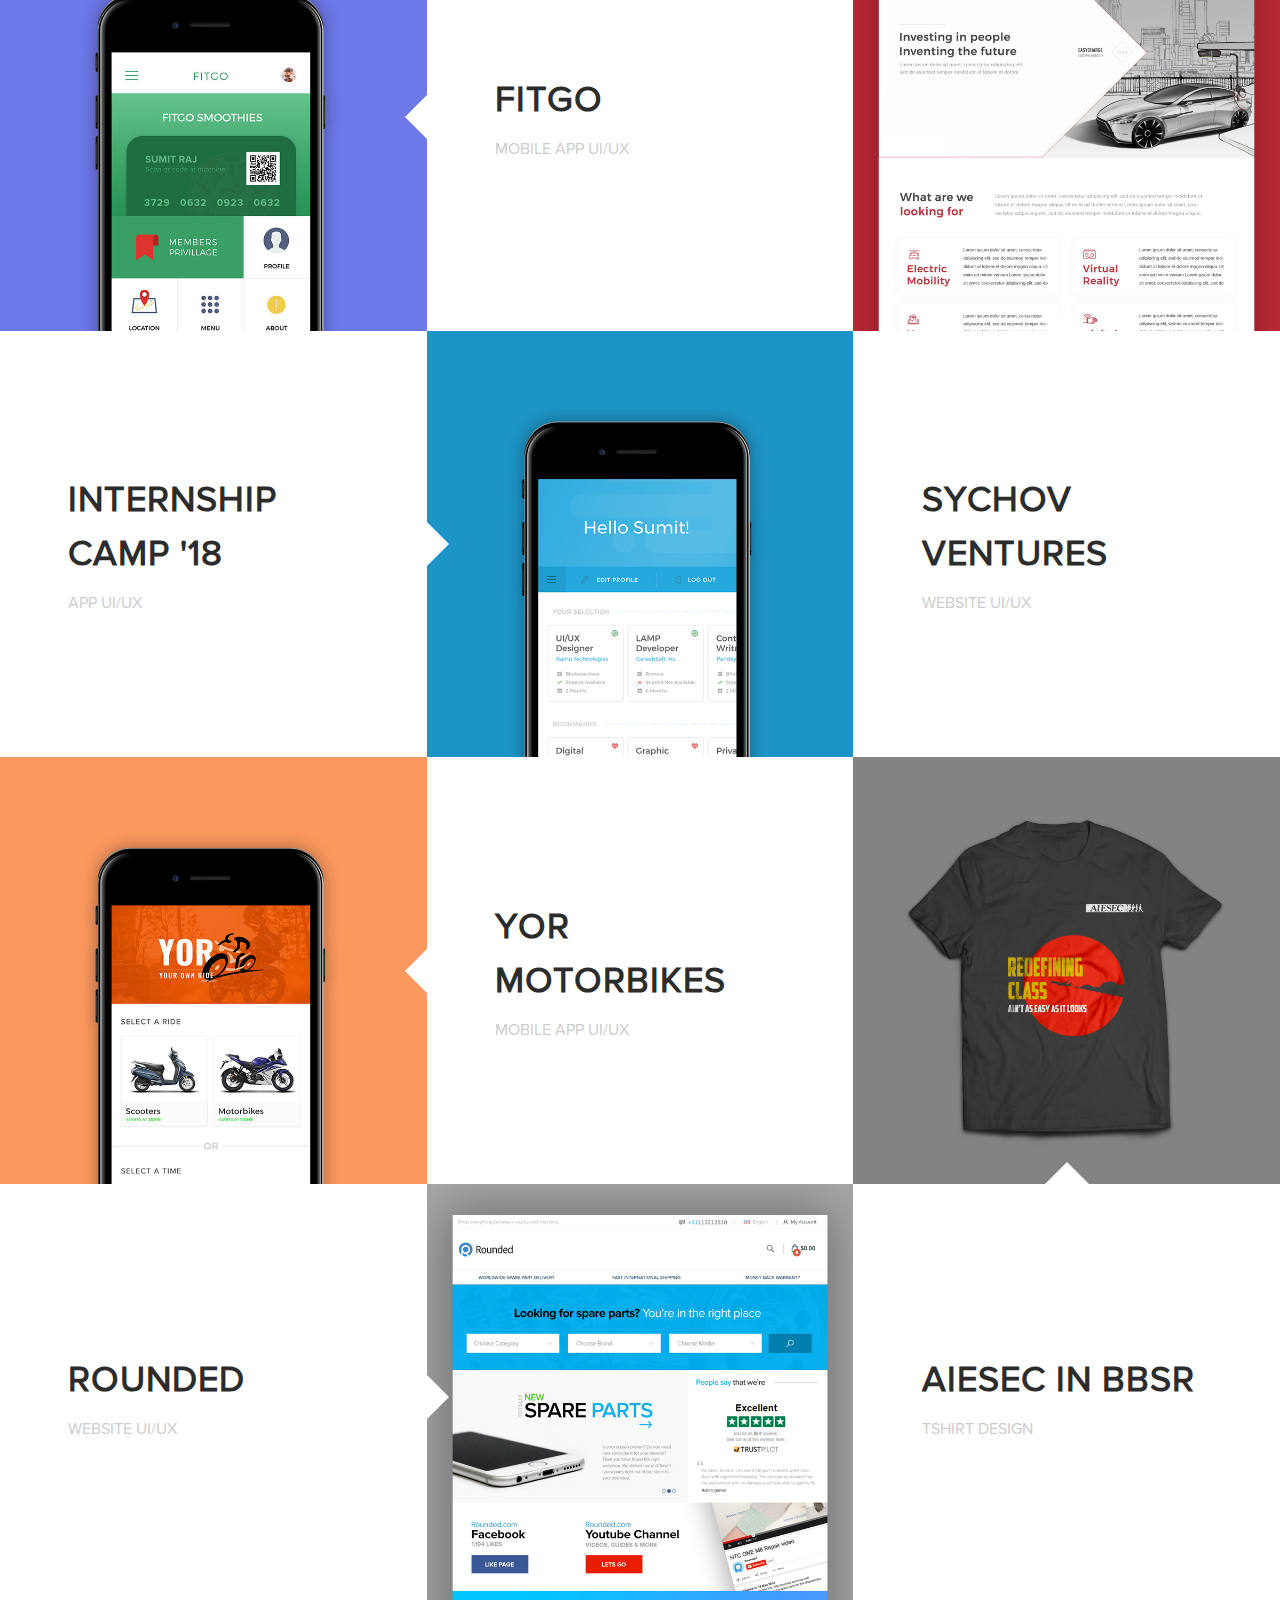
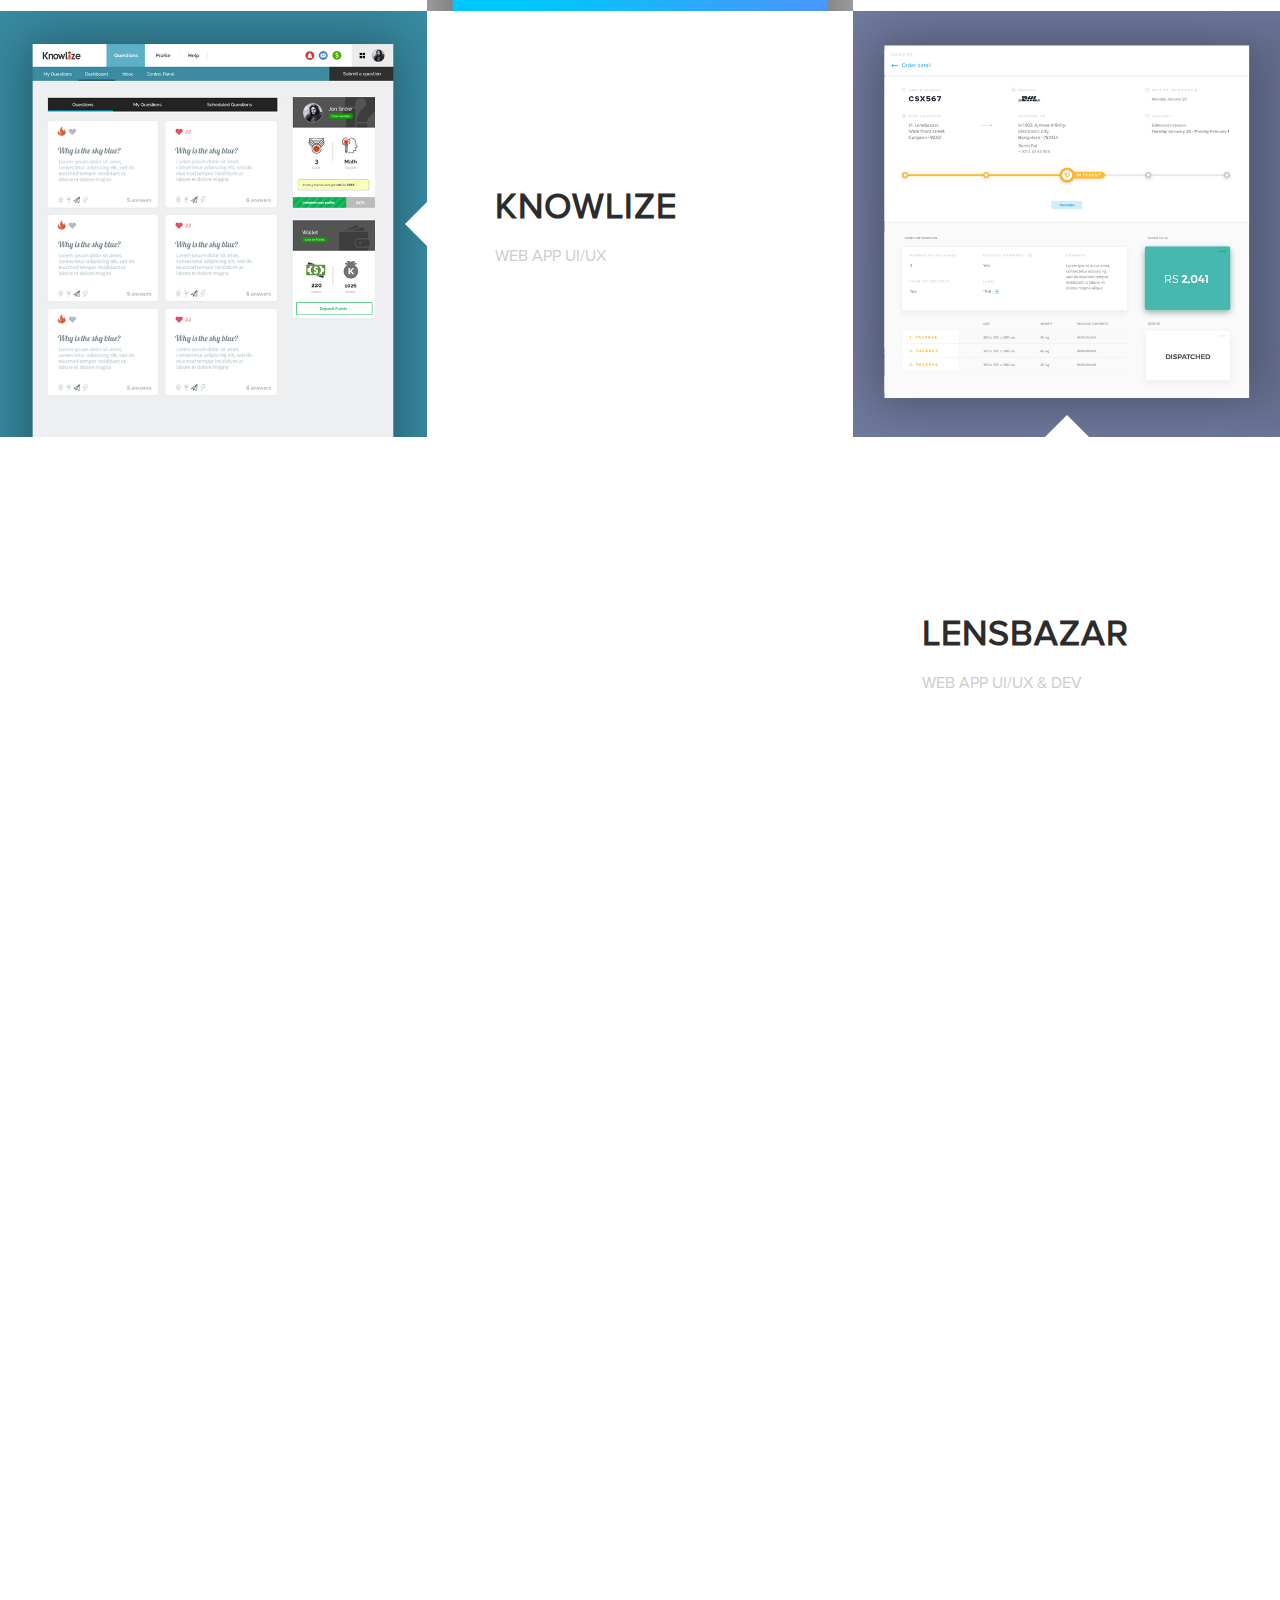
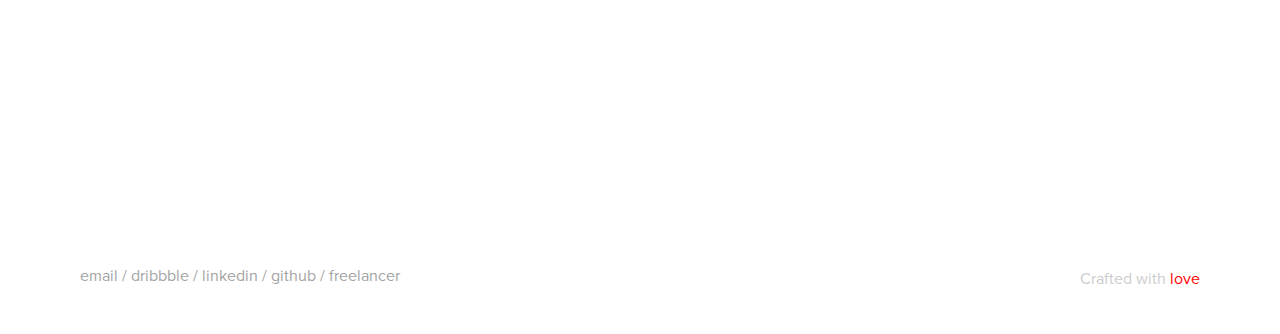
==== commit f6bc3153: "Merge remote-tracking branch 'origin/master'" ====
--- a/index.html
+++ b/index.html
@@ -42,7 +42,7 @@
             <div class="projects-feed cf">
 
                 <article class="project cf">
-                    <a href="/work/GoGoSu" title="GoGoSu">
+                    <a href="/work/GoGoSu" title="GoGoSu" target="_blank">
                         <div class="thumb">
                             <div data-picture data-alt="">
                                 <div data-src="img/portfolio-1.jpg"></div>
@@ -73,7 +73,7 @@
                     </a>
                 </article>
                 <article class="project cf">
-                    <a href="/work/Quelo" title="Quelo">
+                    <a href="/work/Quelo" title="Quelo" target="_blank">
                         <div class="thumb">
                             <div data-picture data-alt="">
                                 <div data-src="img/portfolio-2.jpg"></div>
@@ -104,7 +104,7 @@
                     </a>
                 </article>
                 <article class="project cf">
-                    <a href="https://drive.google.com/open?id=1wercYy4xsQj9dB5AOAu-9cEcdo1kaEPz" title="Phone Repair">
+                    <a href="https://drive.google.com/open?id=1wercYy4xsQj9dB5AOAu-9cEcdo1kaEPz" title="Phone Repair" target="_blank">
                         <div class="thumb">
                             <div data-picture data-alt="">
                                 <div data-src="img/portfolio-3.jpg"></div>
@@ -135,7 +135,7 @@
                     </a>
                 </article>
                 <article class="project cf">
-                    <a href="/work/Spark" title="Spark">
+                    <a href="/work/Spark" title="Spark" target="_blank">
                         <div class="thumb">
                             <div data-picture data-alt="">
                                 <div data-src="img/portfolio-4.jpg"></div>
@@ -166,7 +166,7 @@
                     </a>
                 </article>
                 <article class="project cf">
-                    <a href="/work/1159" title="Wearetheshit">
+                    <a href="/work/1159" title="Wearetheshit" target="_blank">
                         <div class="thumb">
                             <div data-picture data-alt="">
                                 <div data-src="img/portfolio-5.jpg"></div>
@@ -197,7 +197,7 @@
                     </a>
                 </article>
                 <article class="project cf">
-                    <a href="https://invis.io/RPFWO6AA23F" title="Pocketdesk">
+                    <a href="https://invis.io/RPFWO6AA23F" title="Pocketdesk" target="_blank">
                         <div class="thumb">
                             <div data-picture data-alt="">
                                 <div data-src="img/portfolio-32.jpg"></div>
@@ -230,7 +230,7 @@
                 </article>
 				
 				<article class="project cf">
-                    <a href="https://invis.io/B3J9QLV6RTS" title="Row v2">
+                    <a href="https://invis.io/B3J9QLV6RTS" title="Row v2" target="_blank">
                         <div class="thumb">
                             <div data-picture data-alt="">
                                 <div data-src="img/portfolio-20.jpg"></div>
@@ -261,7 +261,7 @@
                     </a>
                 </article>
                 <article class="project cf">
-                    <a href="/work/Biryani" title="Biryani 247">
+                    <a href="/work/Biryani" title="Biryani 247" target="_blank">
                         <div class="thumb">
                             <div data-picture data-alt="">
                                 <div data-src="img/portfolio-23.jpg"></div>
@@ -292,7 +292,7 @@
                     </a>
                 </article>
                 <article class="project cf">
-                    <a href="https://drive.google.com/open?id=1RXw72b-pCerWHo6aoVukDB2rMLYsEuGm" title="Agbora">
+                    <a href="https://drive.google.com/open?id=1RXw72b-pCerWHo6aoVukDB2rMLYsEuGm" title="Agbora" target="_blank">
                         <div class="thumb">
                             <div data-picture data-alt="">
                                 <div data-src="img/portfolio-7.jpg"></div>
@@ -323,7 +323,7 @@
                     </a>
                 </article>
                 <article class="project cf">
-                    <a href="https://drive.google.com/open?id=1rbm-A80b95kabFhzeUChsoLxUwu7vsi4" title="Fitgo">
+                    <a href="https://drive.google.com/open?id=1rbm-A80b95kabFhzeUChsoLxUwu7vsi4" title="Fitgo" target="_blank">
                         <div class="thumb">
                             <div data-picture data-alt="">
                                 <div data-src="img/portfolio-18.jpg"></div>
@@ -354,7 +354,7 @@
                     </a>
                 </article>
                 <article class="project cf">
-                    <a href="https://drive.google.com/open?id=1sbhJQzmqDfwoCT5rxYq4636UlQb_J6A6" title="Sychov Ventures">
+                    <a href="https://drive.google.com/open?id=1sbhJQzmqDfwoCT5rxYq4636UlQb_J6A6" title="Sychov Ventures" target="_blank">
                         <div class="thumb">
                             <div data-picture data-alt="">
                                 <div data-src="img/portfolio-14.jpg"></div>
@@ -385,7 +385,7 @@
                     </a>
                 </article>
                 <article class="project cf">
-                    <a href="https://invis.io/8YMYNHJVFNX" title="Internship Camp 2018">
+                    <a href="https://invis.io/8YMYNHJVFNX" title="Internship Camp 2018" target="_blank">
                         <div class="thumb">
                             <div data-picture data-alt="">
                                 <div data-src="img/portfolio-27.jpg"></div>
@@ -417,7 +417,7 @@
                 </article>
 				
 				<article class="project cf">
-                    <a href="https://invis.io/BHMXQTXVWKQ" title="YOR Bikes">
+                    <a href="https://invis.io/BHMXQTXVWKQ" title="YOR Bikes" target="_blank">
                         <div class="thumb">
                             <div data-picture data-alt="">
                                 <div data-src="img/portfolio-25.jpg"></div>
@@ -479,7 +479,7 @@
                     
                 </article>
                 <article class="project cf">
-                    <a href="https://drive.google.com/open?id=1Ki5xXy5dRbXQq6gtC7ojzxj9jZlJA82M" title="Rounded.com">
+                    <a href="https://drive.google.com/open?id=1Ki5xXy5dRbXQq6gtC7ojzxj9jZlJA82M" title="Rounded.com" target="_blank">
                         <div class="thumb">
                             <div data-picture data-alt="">
                                 <div data-src="img/portfolio-15.jpg"></div>
@@ -510,7 +510,7 @@
                     </a>
                 </article>
                 <article class="project cf">
-                    <a href="https://drive.google.com/open?id=1sHiBFN5e5kesBrHHLMBd25AW-h_NpCbs" title="Knowlize'">
+                    <a href="https://drive.google.com/open?id=1sHiBFN5e5kesBrHHLMBd25AW-h_NpCbs" title="Knowlize'" target="_blank">
                         <div class="thumb">
                             <div data-picture data-alt="">
                                 <div data-src="img/portfolio-10.jpg"></div>
@@ -541,7 +541,7 @@
                     </a>
                 </article>
                 <article class="project cf">
-                    <a href="https://drive.google.com/open?id=1cLd-SHAIsAEwiMb1sGtql6W85soz1fuf" title="LensBazar">
+                    <a href="https://drive.google.com/open?id=1cLd-SHAIsAEwiMb1sGtql6W85soz1fuf" title="LensBazar" target="_blank">
                         <div class="thumb">
                             <div data-picture data-alt="">
                                 <div data-src="img/portfolio-11.jpg"></div>
@@ -572,7 +572,7 @@
                     </a>
                 </article>
                 <article class="project cf">
-                    <a href="https://drive.google.com/open?id=1xksNCFoSOzu-o5ATsWUhVg_bKMsmIBr4" title="TicBid">
+                    <a href="https://drive.google.com/open?id=1xksNCFoSOzu-o5ATsWUhVg_bKMsmIBr4" title="TicBid" target="_blank">
                         <div class="thumb">
                             <div data-picture data-alt="">
                                 <div data-src="img/portfolio-22.jpg"></div>
@@ -604,7 +604,7 @@
                 </article>
 				
 				<article class="project cf">
-                    <a href="https://drive.google.com/open?id=1ghhPWtMQBZIo55aqODOW1XKpyG-osV6T" title="MedRhythm">
+                    <a href="https://drive.google.com/open?id=1ghhPWtMQBZIo55aqODOW1XKpyG-osV6T" title="MedRhythm" target="_blank">
                         <div class="thumb">
                             <div data-picture data-alt="">
                                 <div data-src="img/portfolio-16.jpg"></div>
@@ -635,7 +635,7 @@
                     </a>
                 </article>
                 <article class="project cf">
-                    <a href="https://drive.google.com/open?id=1ljNd7MAsnwBkV_JiCZZd7HXTxGFzlANO" title="Row v1">
+                    <a href="https://drive.google.com/open?id=1ljNd7MAsnwBkV_JiCZZd7HXTxGFzlANO" title="Row v1" target="_blank">
                         <div class="thumb">
                             <div data-picture data-alt="">
                                 <div data-src="img/portfolio-19.jpg"></div>
@@ -666,7 +666,7 @@
                     </a>
                 </article>
                 <article class="project cf">
-                    <a href="https://drive.google.com/open?id=1I3OQNQe9-t-7fE8eRHe_fThSwwGex1DW" title="LaFiesta">
+                    <a href="https://drive.google.com/open?id=1I3OQNQe9-t-7fE8eRHe_fThSwwGex1DW" title="LaFiesta" target="_blank">
                         <div class="thumb">
                             <div data-picture data-alt="">
                                 <div data-src="img/portfolio-17.jpg"></div>
@@ -697,7 +697,7 @@
                     </a>
                 </article>
                 <article class="project cf">
-                    <a href="https://drive.google.com/open?id=1OImm5Chbo_TMebqRRDzICVm0zMLjClQ1" title="Furniture Store">
+                    <a href="https://drive.google.com/open?id=1OImm5Chbo_TMebqRRDzICVm0zMLjClQ1" title="Furniture Store" target="_blank">
                         <div class="thumb">
                             <div data-picture data-alt="">
                                 <div data-src="img/portfolio-12.jpg"></div>
@@ -728,7 +728,7 @@
                     </a>
                 </article>
                 <article class="project cf">
-                    <a href="https://drive.google.com/open?id=1SIuT2GPRLjAMb-n3XVAv6HZSotDUxK0l" title="ESummit">
+                    <a href="https://drive.google.com/open?id=1SIuT2GPRLjAMb-n3XVAv6HZSotDUxK0l" title="ESummit" target="_blank">
                         <div class="thumb">
                             <div data-picture data-alt="">
                                 <div data-src="img/portfolio-26.jpg"></div>
@@ -759,7 +759,7 @@
                     </a>
                 </article>
                 <article class="project cf">
-                    <a href="https://drive.google.com/open?id=1KfugnviILuQlD1NoJ56HmweS36tRkEKi" title="Jahez">
+                    <a href="https://drive.google.com/open?id=1KfugnviILuQlD1NoJ56HmweS36tRkEKi" title="Jahez" target="_blank">
                         <div class="thumb">
                             <div data-picture data-alt="">
                                 <div data-src="img/portfolio-9.jpg"></div>
@@ -791,7 +791,7 @@
                 </article>
 				
 				<article class="project cf">
-                    <a href="https://drive.google.com/open?id=12zgLxqal_nYA0vyoqe3H2OgYdHelbXZb" title="WashHero">
+                    <a href="https://drive.google.com/open?id=12zgLxqal_nYA0vyoqe3H2OgYdHelbXZb" title="WashHero" target="_blank">
                         <div class="thumb">
                             <div data-picture data-alt="">
                                 <div data-src="img/portfolio-31.jpg"></div>
@@ -822,7 +822,7 @@
                     </a>
                 </article>
                 <article class="project cf">
-                    <a href="https://drive.google.com/open?id=1s5UtfaCfHNDLhgFmb86Uwun5MpSWgYuB" title="OSOU">
+                    <a href="https://drive.google.com/open?id=1s5UtfaCfHNDLhgFmb86Uwun5MpSWgYuB" title="OSOU" target="_blank">
                         <div class="thumb">
                             <div data-picture data-alt="">
                                 <div data-src="img/portfolio-24.jpg"></div>
--- a/style.css
+++ b/style.css
@@ -191,7 +191,7 @@
     z-index: 12;
     letter-spacing: 0x;
 	text-align:center;
-	font-weight:bold;	
+	font-weight:500;	
 }
 
 .site-name{
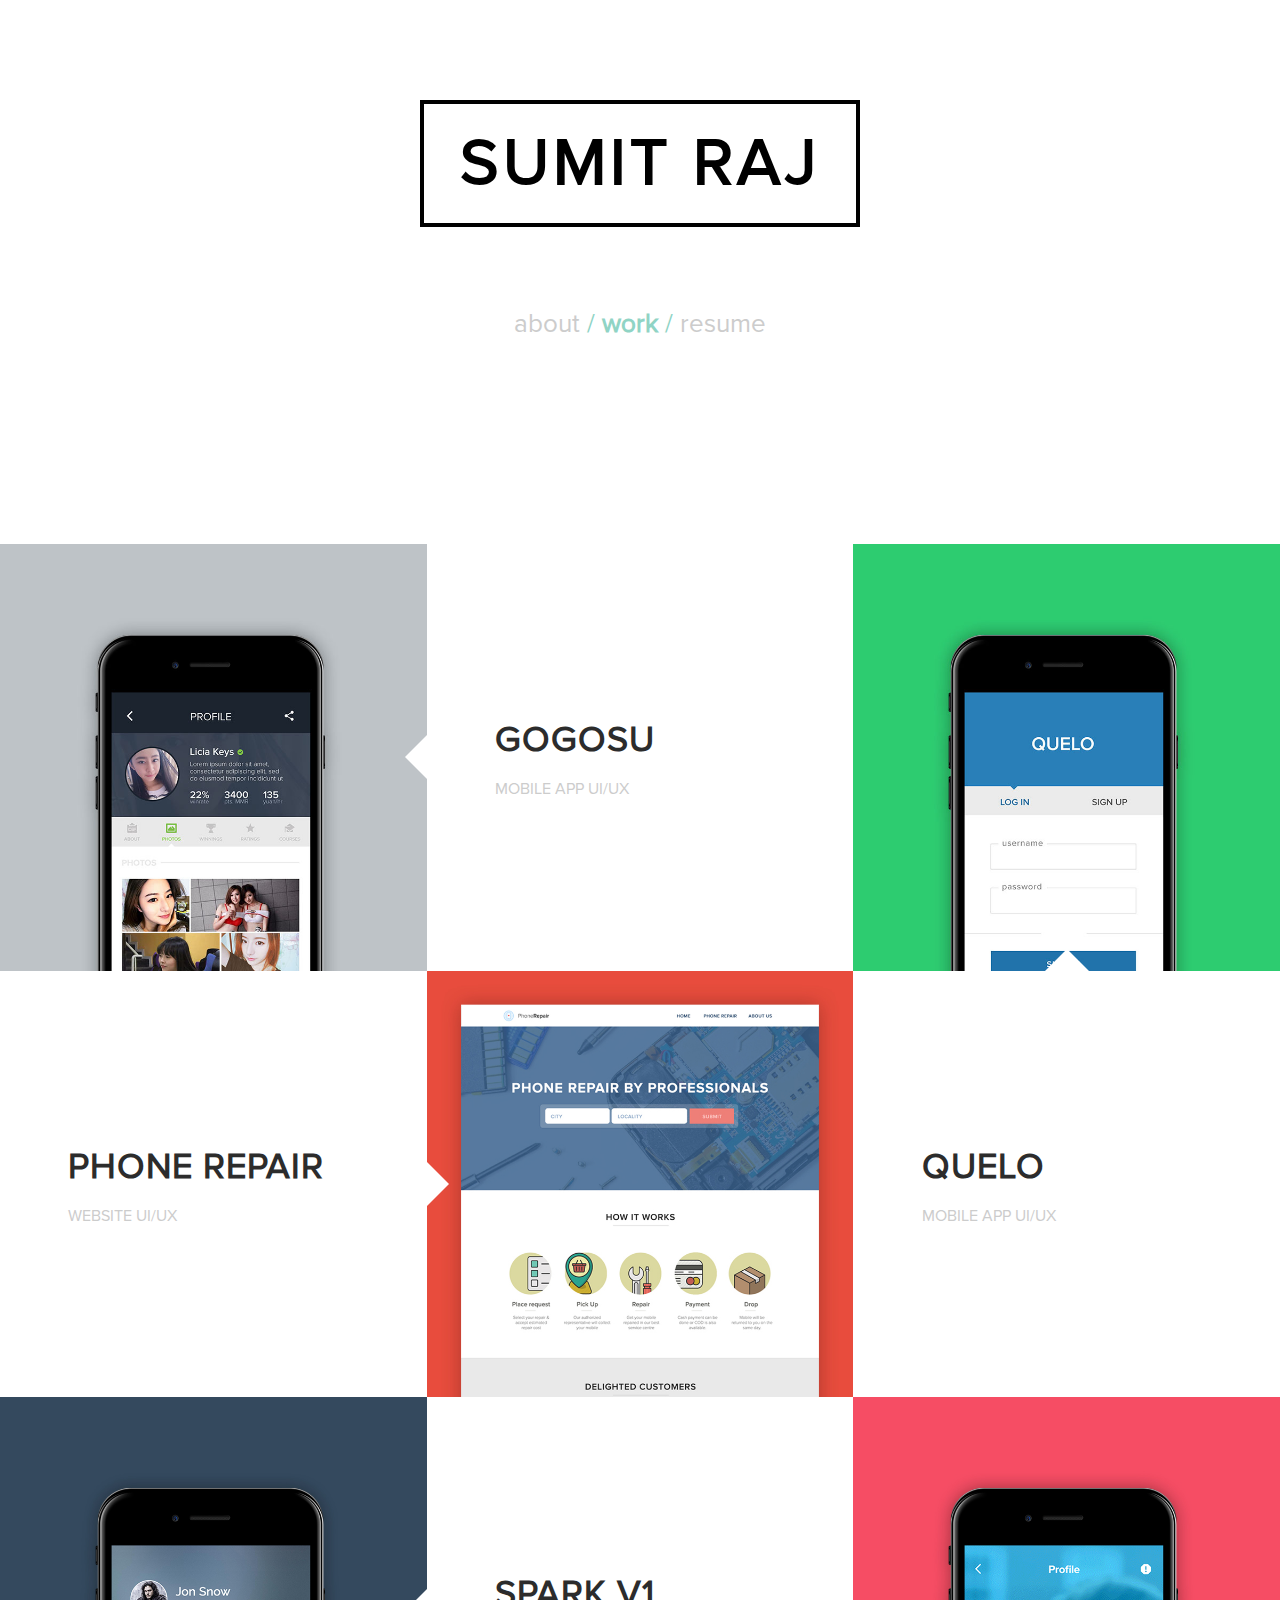
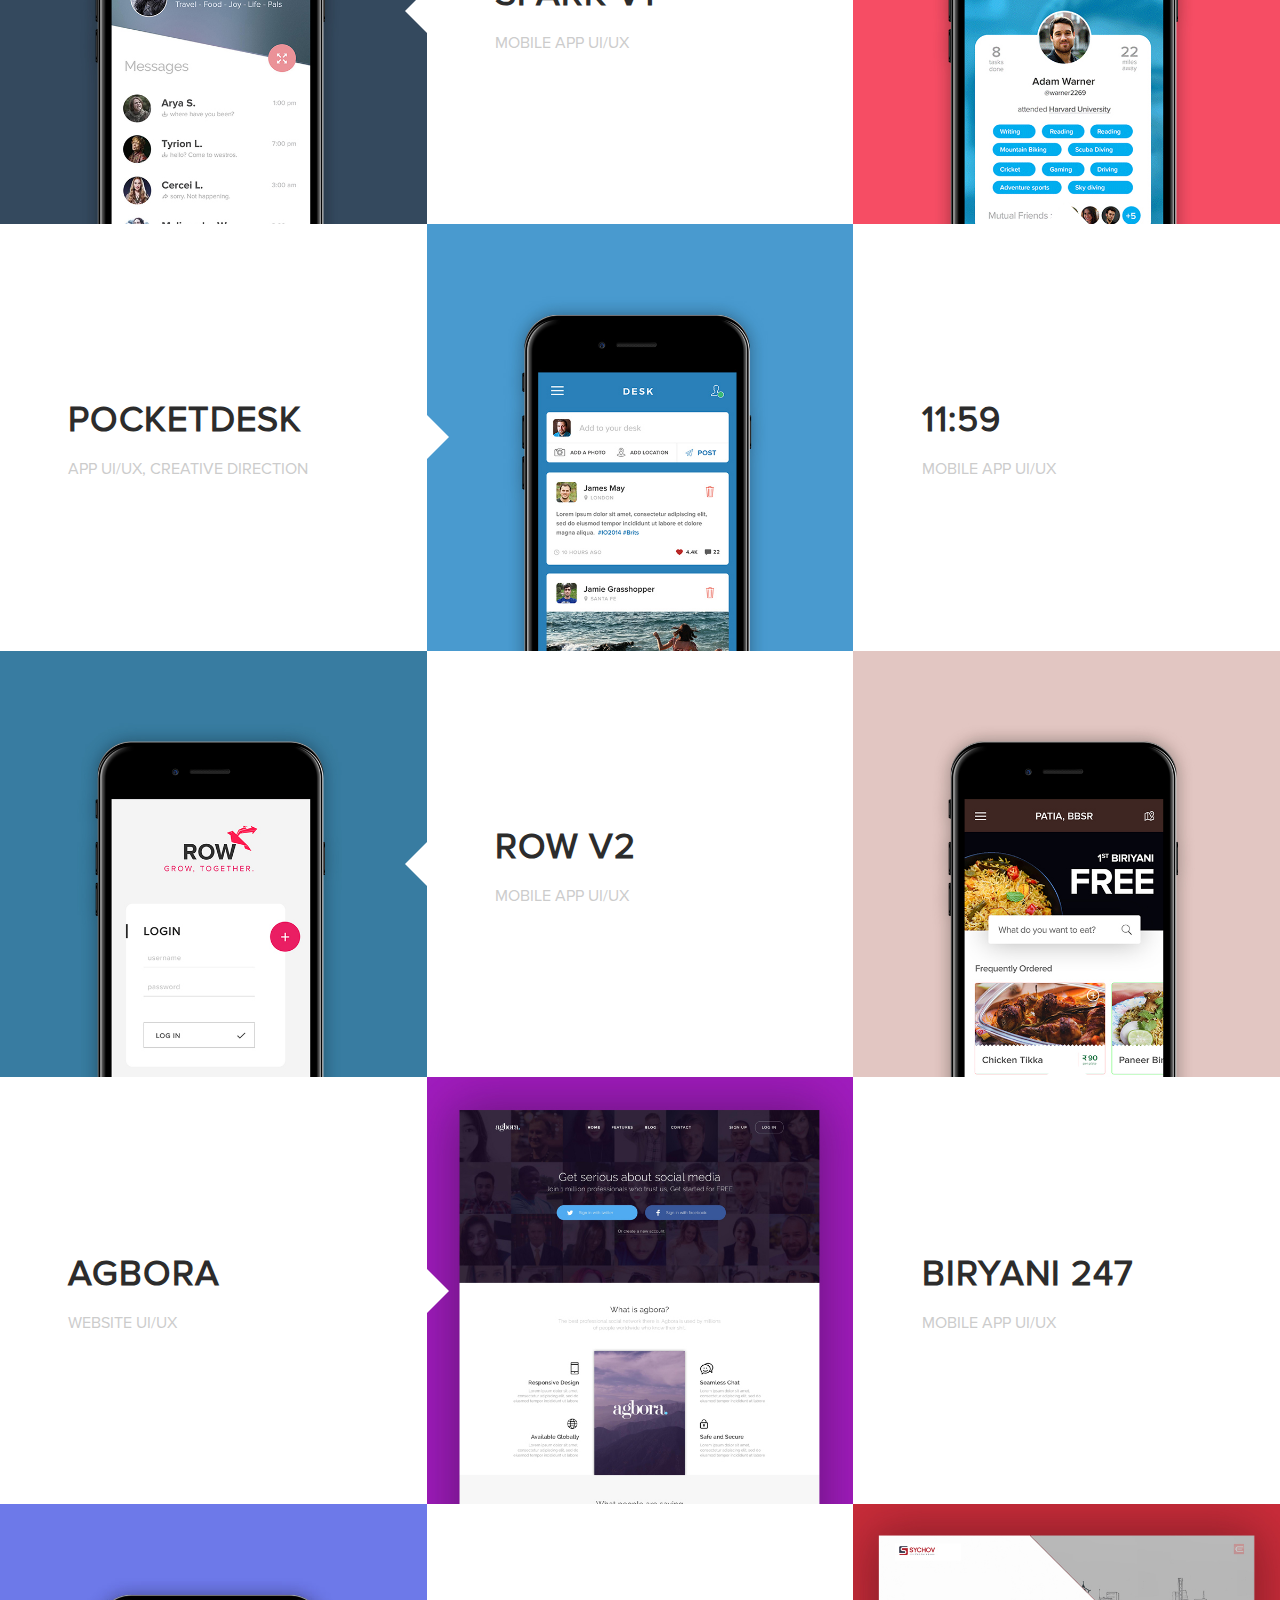
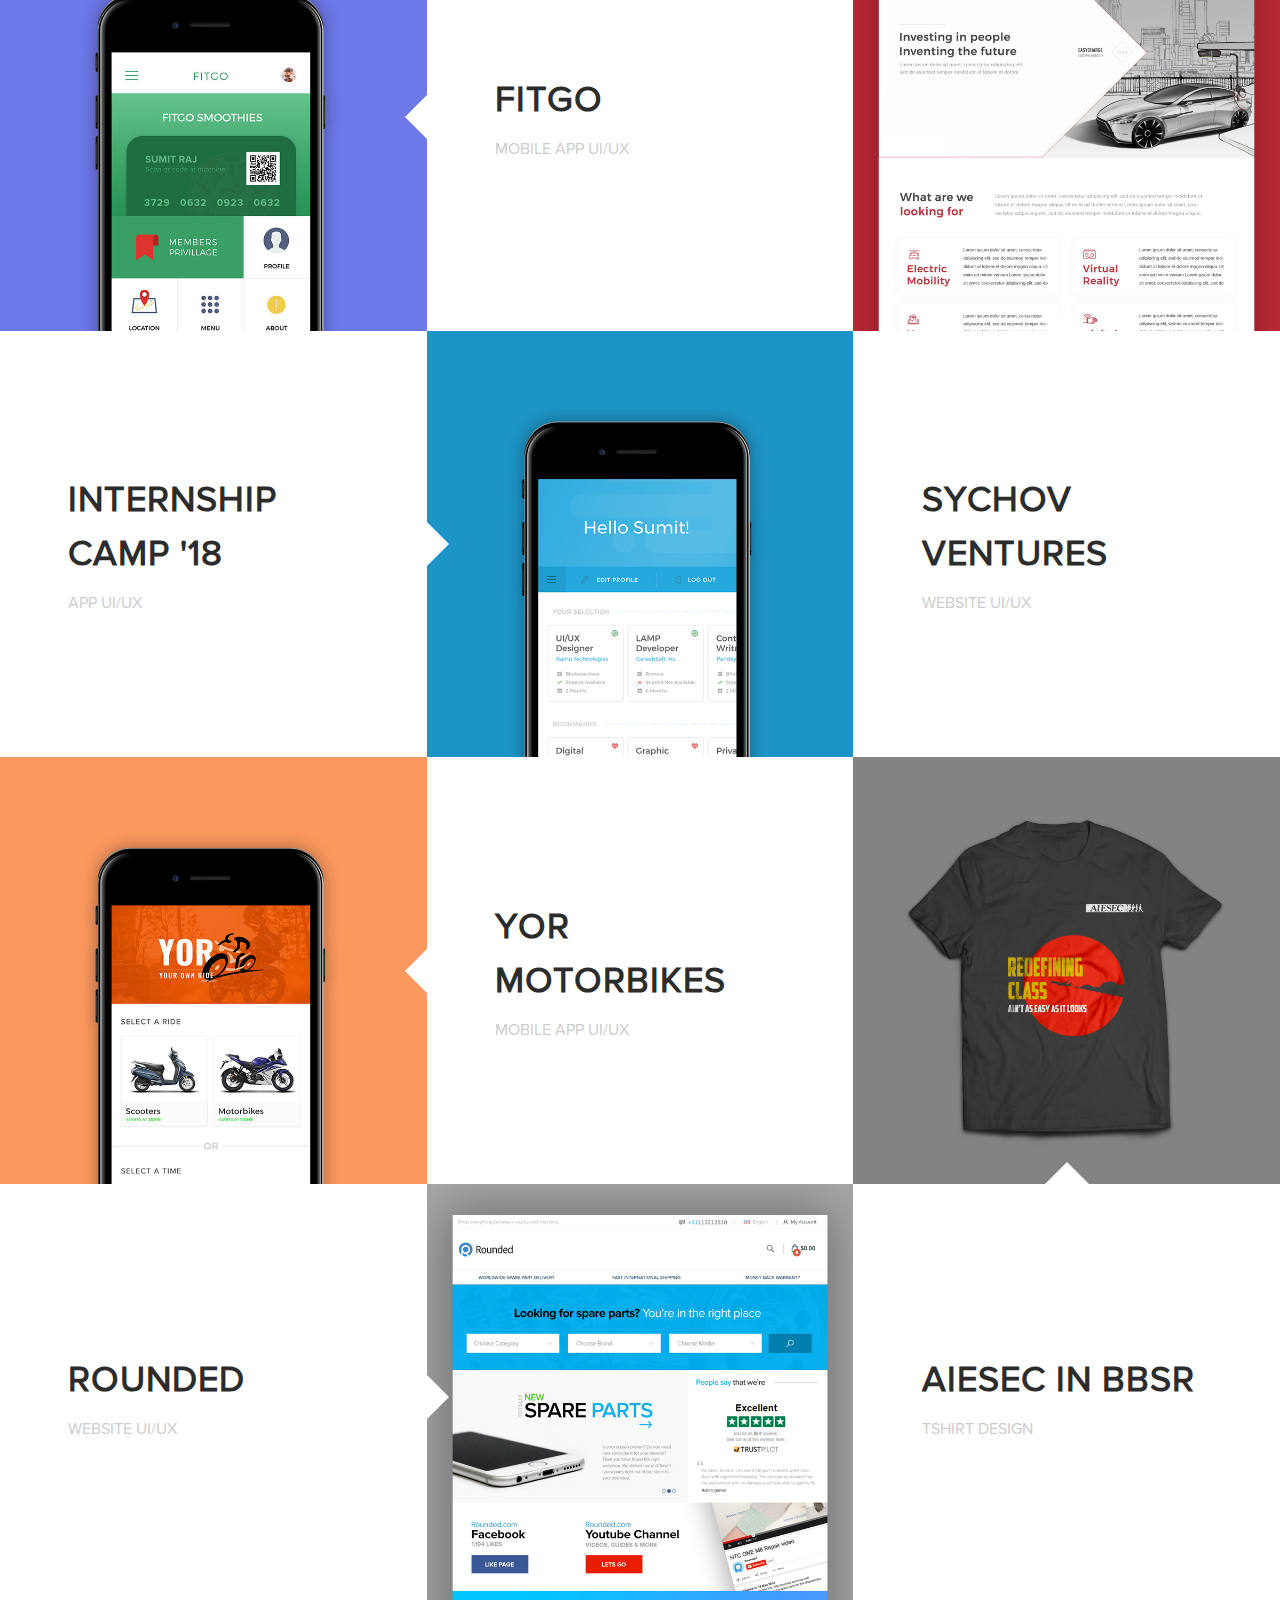
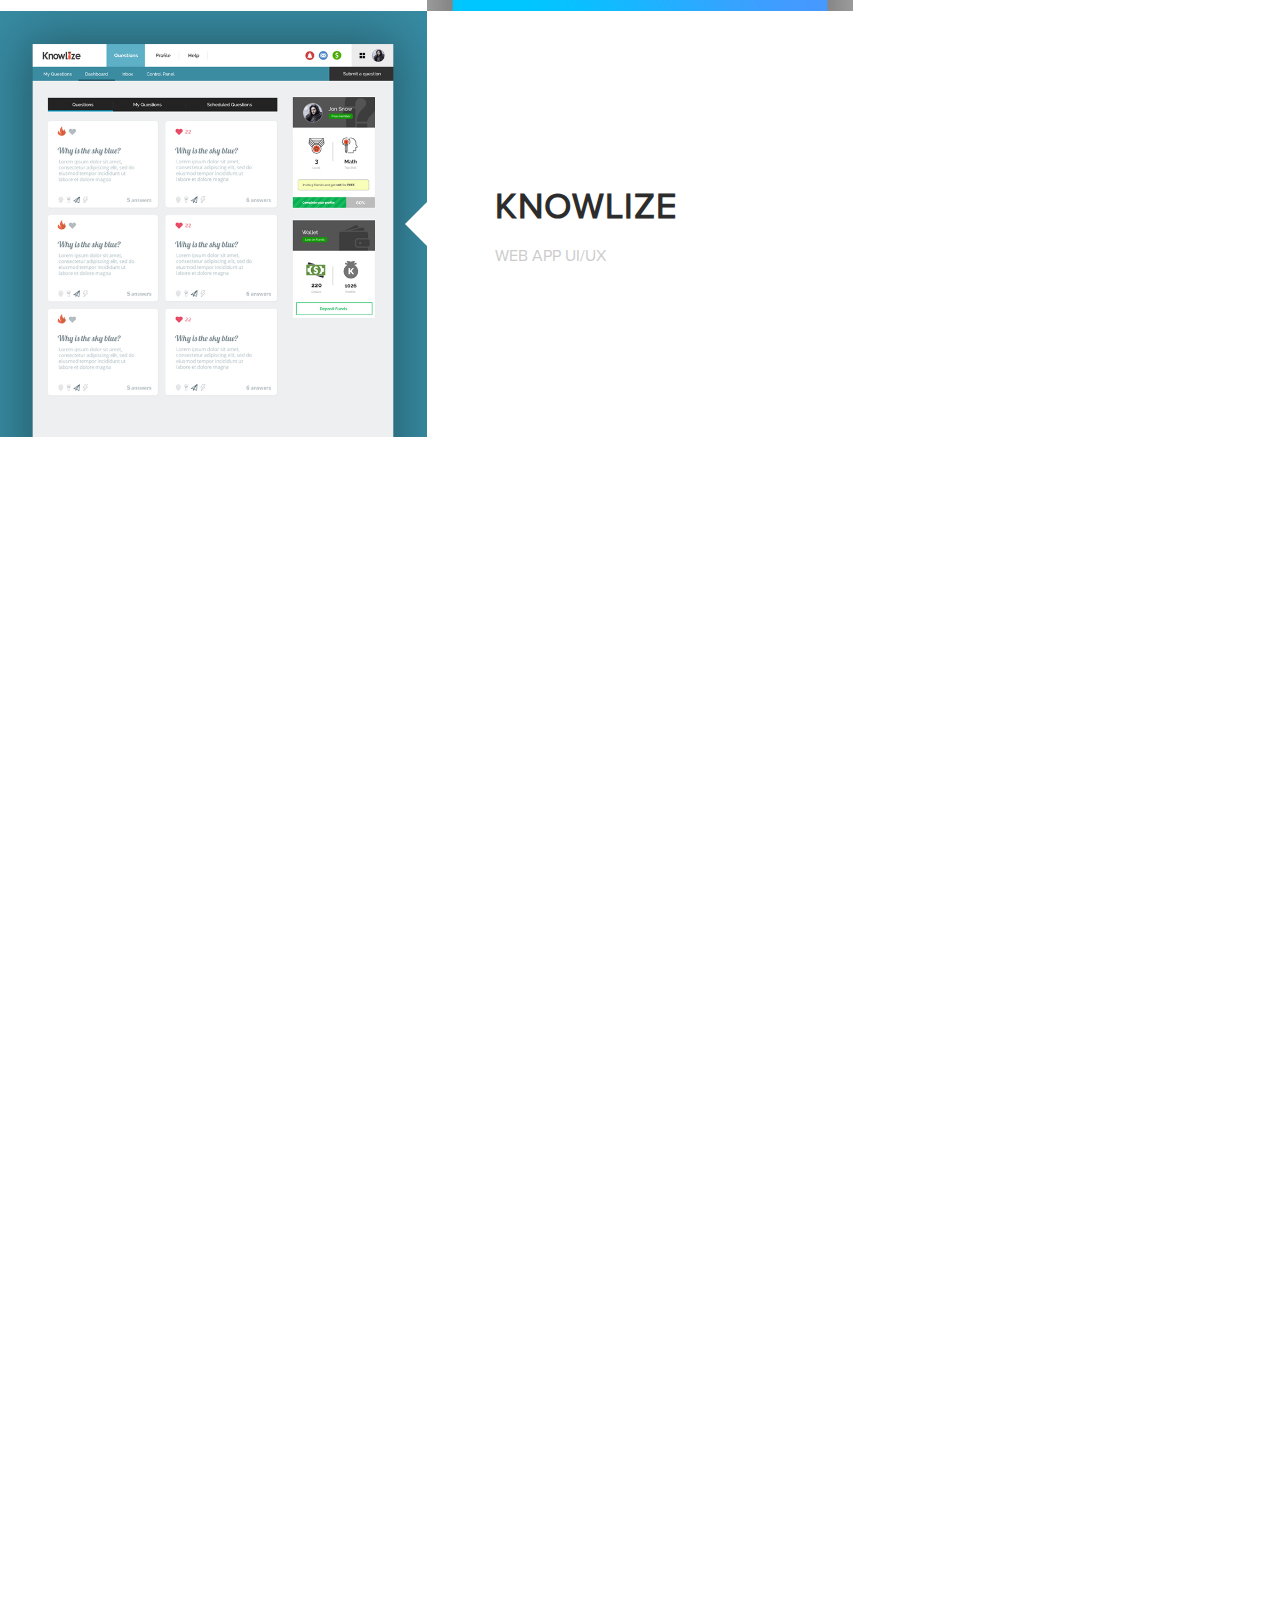
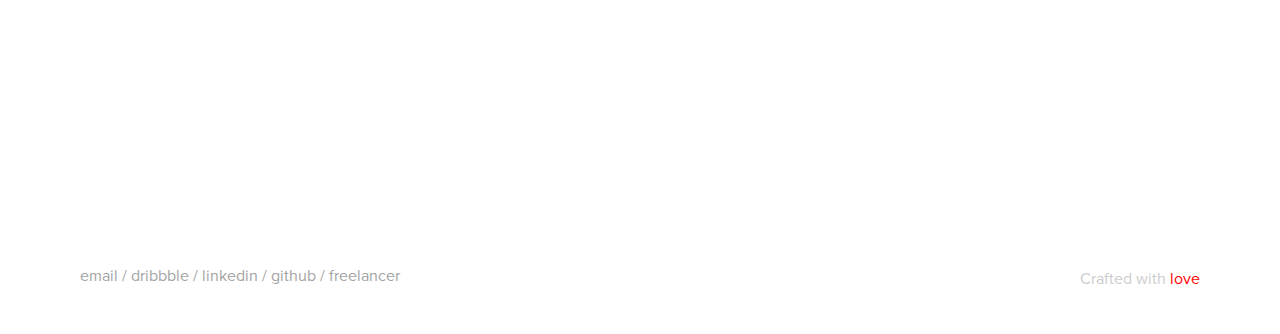
==== commit 13ba7182: "Update index.html" ====
--- a/index.html
+++ b/index.html
@@ -10,6 +10,15 @@
     <link rel="stylesheet" href="style.css" media="screen" />
     <script src="scripts/modernizr.js"></script>
 	<link href="https://fonts.googleapis.com/css?family=Montserrat" rel="stylesheet">
+	<!-- Global site tag (gtag.js) - Google Analytics -->
+	<script async src="https://www.googletagmanager.com/gtag/js?id=UA-39615763-2"></script>
+	<script>
+	  window.dataLayer = window.dataLayer || [];
+	  function gtag(){dataLayer.push(arguments);}
+	  gtag('js', new Date());
+
+	  gtag('config', 'UA-39615763-2');
+	</script>
 
 </head>
 
@@ -25,8 +34,8 @@
             <!--<div class="site-title"><a href="index.html">Resume</a></div>!-->
 			
             <div class="site-title new">
-				<center>
-					<h2 class='site-name'>SUMIT RAJ</h2>
+				<center> 
+					<h2 class='site-name title-resp'>SUMIT RAJ</h2>
 					
 				</center>
 				<BR><BR><a style='color:#cccccc;' href='about.html'>about</a> / <B><a href='index.html'>work</a></b> / <a style='color:#cccccc;' href='sumit-resume.pdf'>resume</a>
@@ -910,4 +919,4 @@
  
 
 </body>
-</html>+</html>
